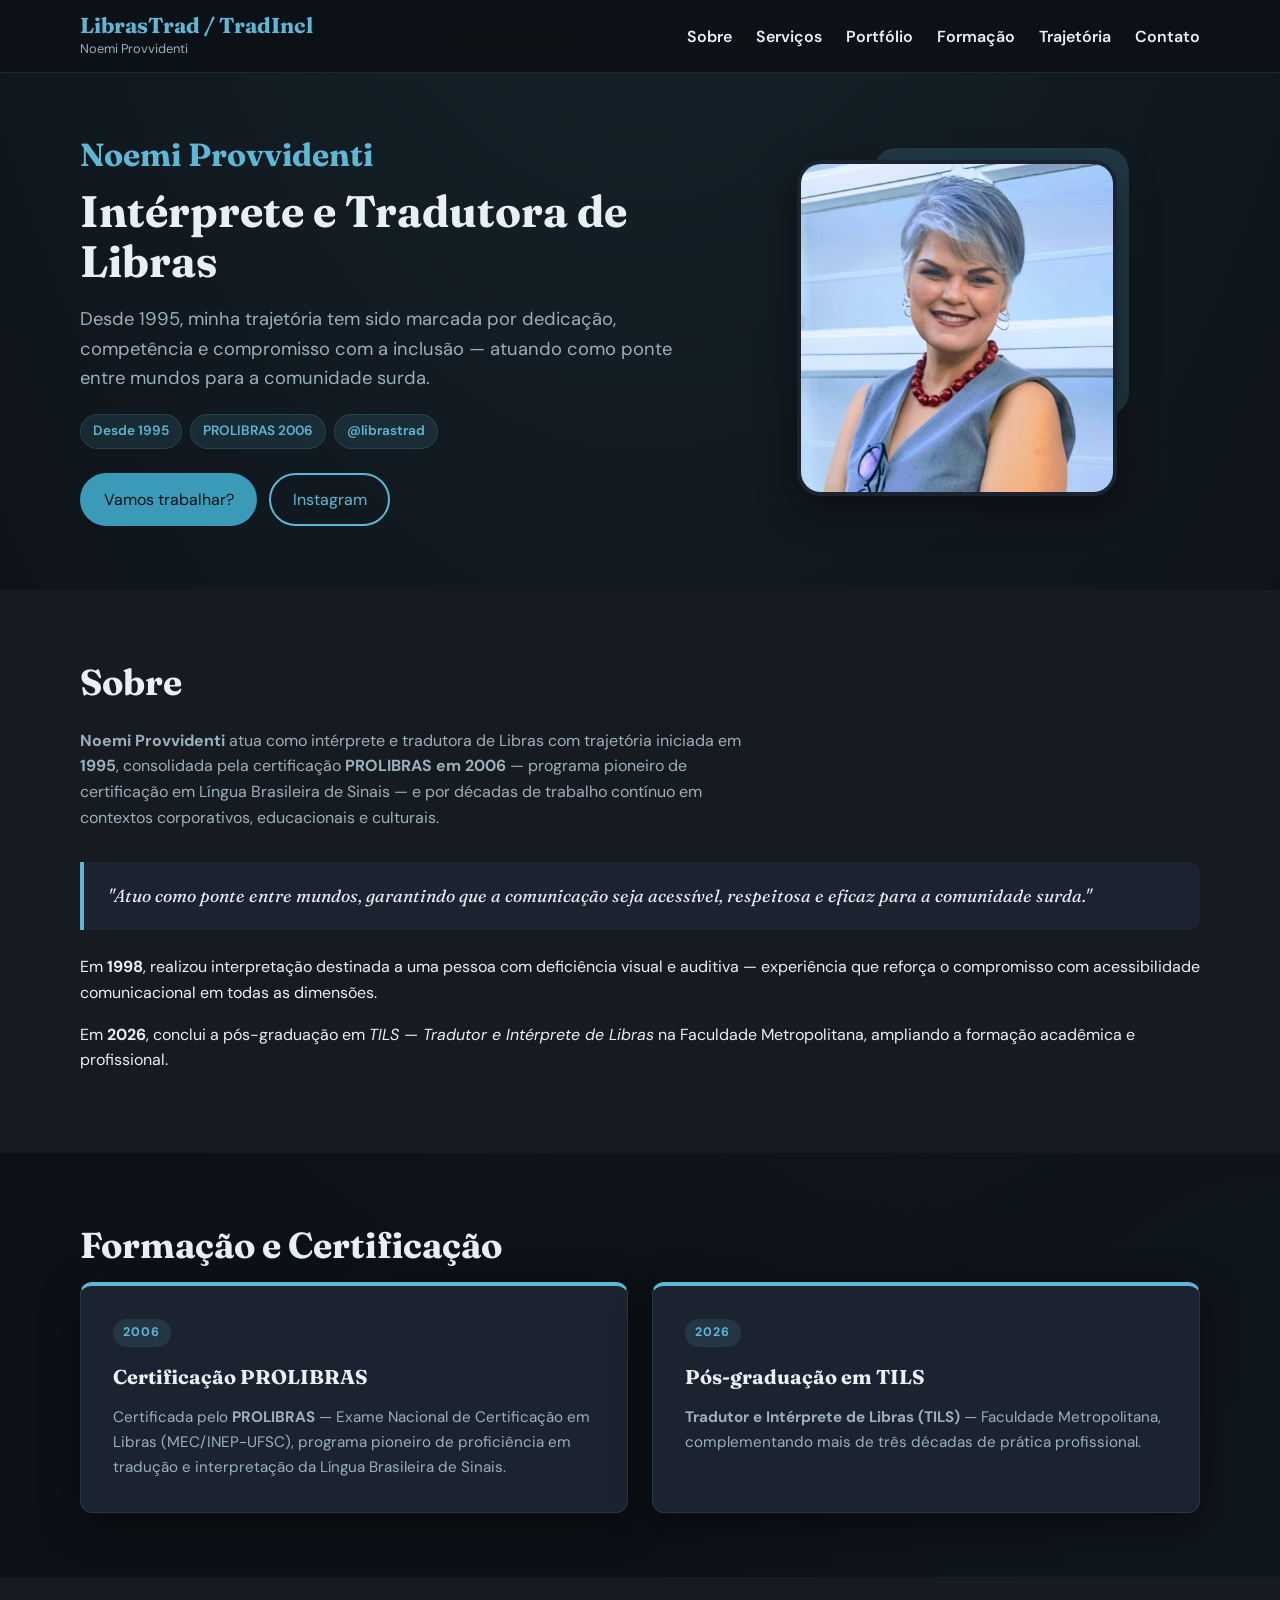
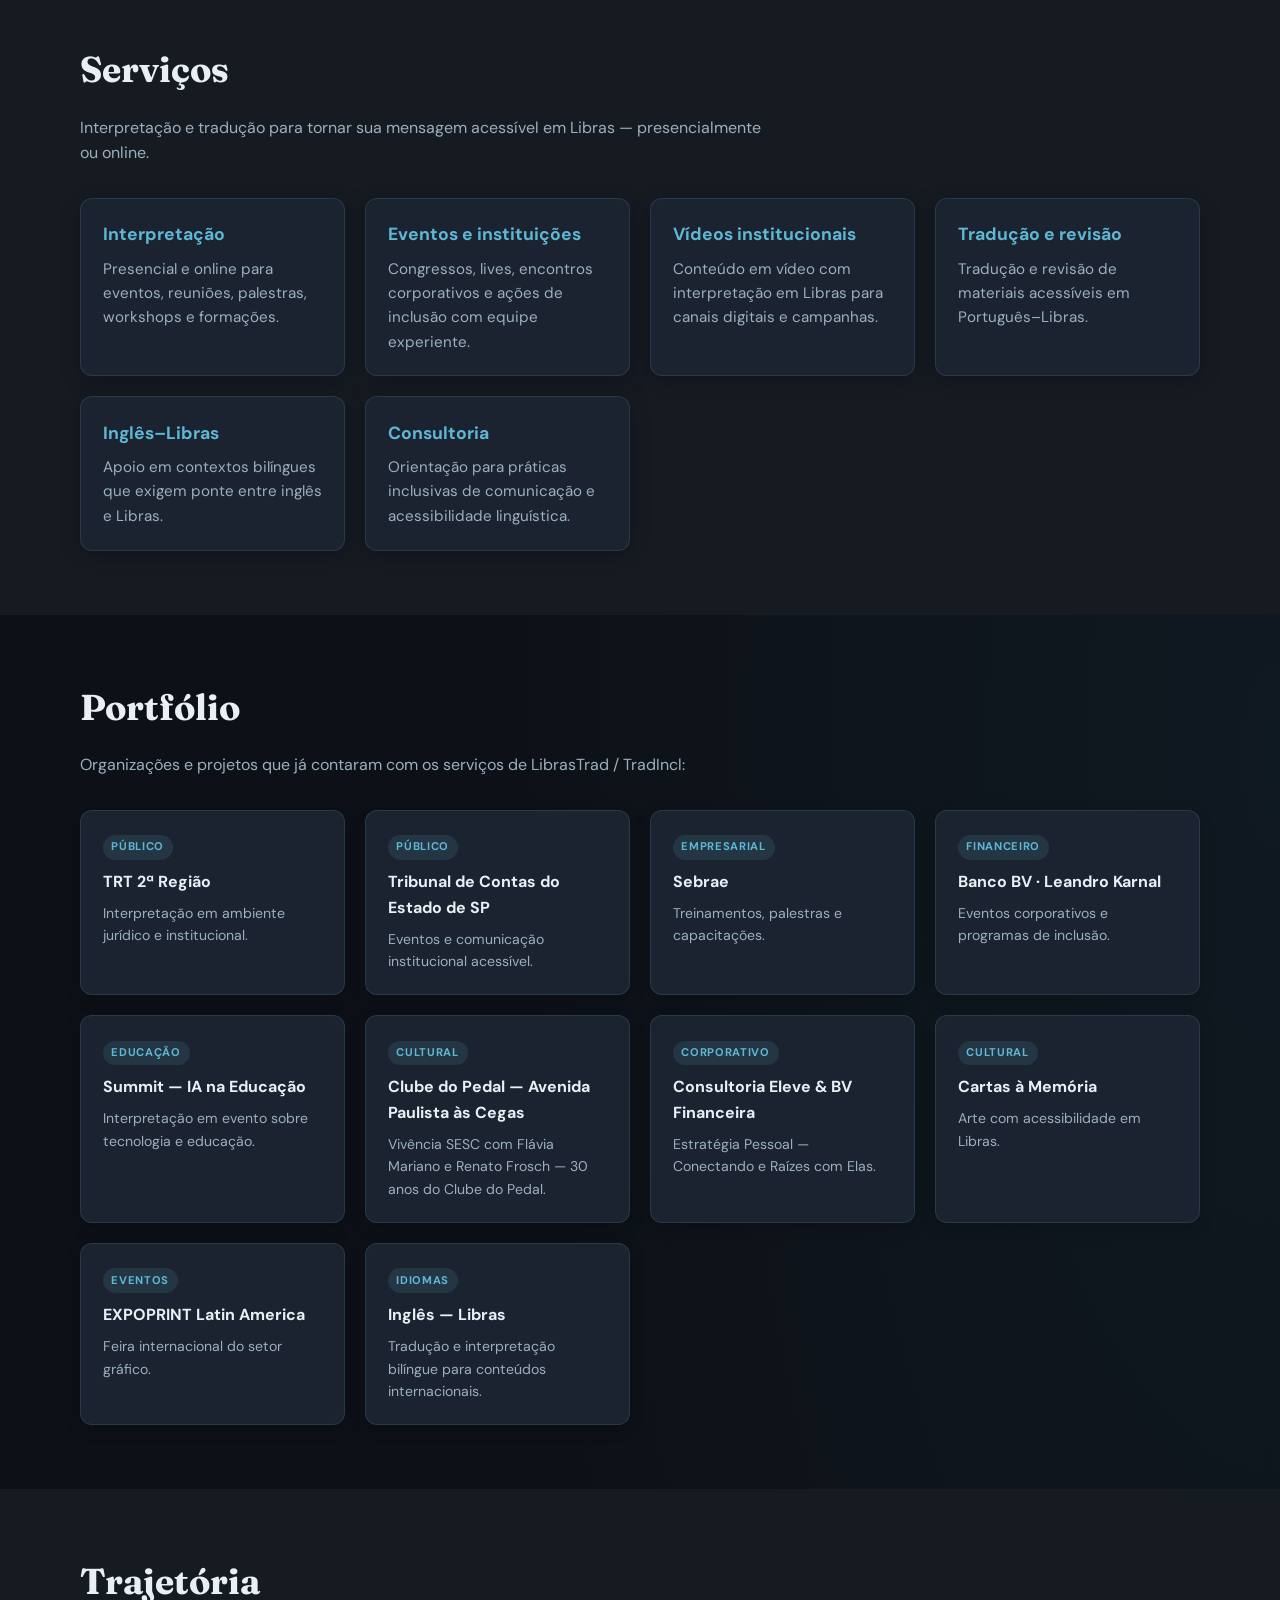
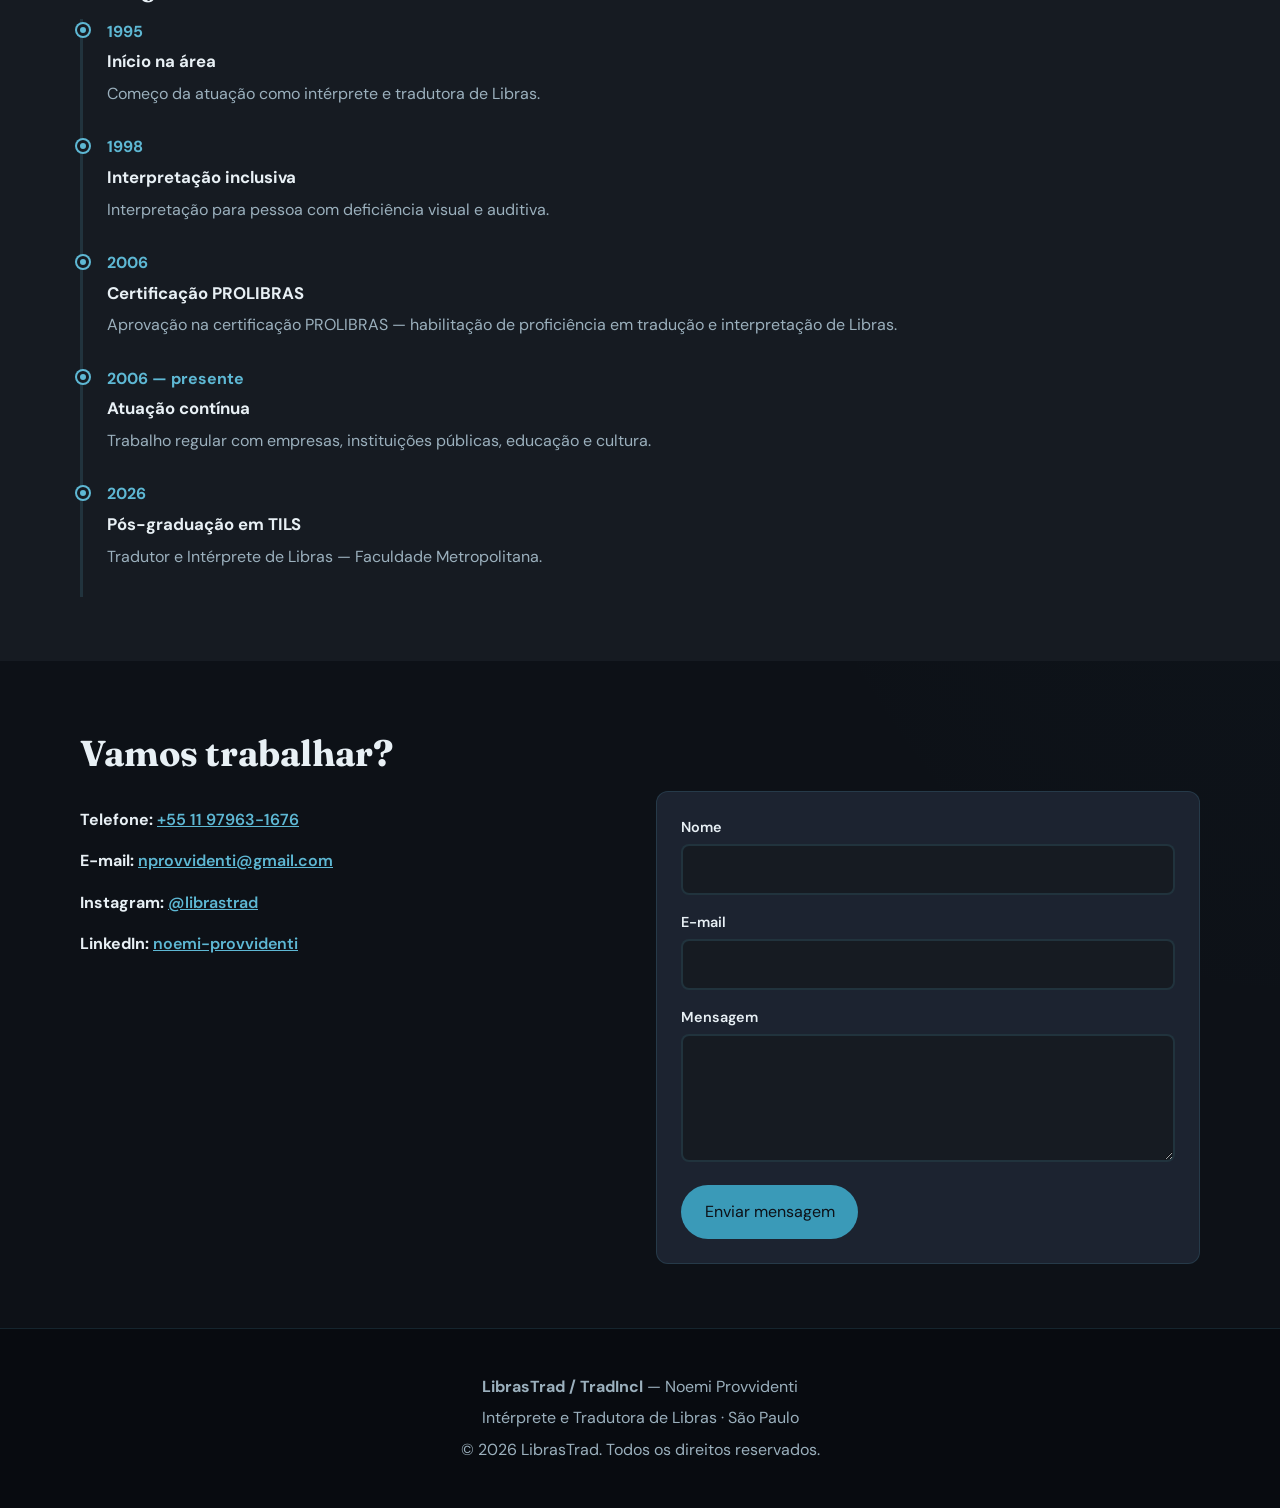
==== index.html @ 6e0b73e7 "Adiciona site LibrasTrad/TradIncl para publicação no Vercel. Site estático com informações de interp" ====
<!DOCTYPE html>
<html lang="pt-BR">
<head>
  <meta charset="UTF-8">
  <meta name="viewport" content="width=device-width, initial-scale=1.0">
  <meta name="description" content="LibrasTrad e TradIncl — Noemi Provvidenti, intérprete e tradutora de Libras desde 1995. Interpretação presencial e online, tradução e formação em São Paulo.">
  <title>LibrasTrad / TradIncl | Noemi Provvidenti</title>
  <link rel="preconnect" href="https://fonts.googleapis.com">
  <link rel="preconnect" href="https://fonts.gstatic.com" crossorigin>
  <link href="https://fonts.googleapis.com/css2?family=DM+Sans:ital,opsz,wght@0,9..40,400;0,9..40,600;0,9..40,700;1,9..40,400&family=Fraunces:opsz,wght@9..144,600;9..144,700&display=swap" rel="stylesheet">
  <link rel="stylesheet" href="style.css">
</head>
<body>
  <a class="skip-link" href="#conteudo">Ir para o conteúdo principal</a>

  <header class="site-header" role="banner">
    <div class="container header-inner">
      <a class="brand" href="#inicio" aria-label="LibrasTrad TradIncl início">
        <strong>LibrasTrad / TradIncl</strong>
        <span>Noemi Provvidenti</span>
      </a>
      <button type="button" class="nav-toggle" aria-expanded="false" aria-controls="menu-principal">Menu</button>
      <nav id="menu-principal" class="main-nav" aria-label="Principal">
        <ul>
          <li><a href="#sobre">Sobre</a></li>
          <li><a href="#servicos">Serviços</a></li>
          <li><a href="#clientes">Portfólio</a></li>
          <li><a href="#certificacao">Formação</a></li>
          <li><a href="#trajetoria">Trajetória</a></li>
          <li><a href="#contato">Contato</a></li>
        </ul>
      </nav>
    </div>
  </header>

  <main id="conteudo">
    <section id="inicio" class="hero">
      <div class="container hero-grid reveal">
        <div>
          <p class="hero-name">Noemi Provvidenti</p>
          <h1>Intérprete e Tradutora de Libras</h1>
          <p class="lead">Desde 1995, minha trajetória tem sido marcada por dedicação, competência e compromisso com a inclusão — atuando como ponte entre mundos para a comunidade surda.</p>
          <div class="hero-badges">
            <span class="badge">Desde 1995</span>
            <span class="badge">PROLIBRAS 2006</span>
            <span class="badge">@librastrad</span>
          </div>
          <div class="hero-cta">
            <a class="btn btn-primary" href="#contato">Vamos trabalhar?</a>
            <a class="btn btn-outline" href="https://www.instagram.com/librastrad/" target="_blank" rel="noopener noreferrer">Instagram</a>
          </div>
        </div>
        <figure class="hero-photo">
          <img src="foto-perfil.jpg" width="320" height="400" alt="Foto de Noemi Provvidenti, intérprete e tradutora de Libras">
        </figure>
      </div>
    </section>

    <section id="sobre" class="section-alt">
      <div class="container reveal">
        <h2 class="section-title">Sobre</h2>
        <p class="section-intro"><strong>Noemi Provvidenti</strong> atua como intérprete e tradutora de Libras com trajetória iniciada em <strong>1995</strong>, consolidada pela certificação <strong>PROLIBRAS em 2006</strong> — programa pioneiro de certificação em Língua Brasileira de Sinais — e por décadas de trabalho contínuo em contextos corporativos, educacionais e culturais.</p>
        <blockquote class="about-quote">"Atuo como ponte entre mundos, garantindo que a comunicação seja acessível, respeitosa e eficaz para a comunidade surda."</blockquote>
        <p>Em <strong>1998</strong>, realizou interpretação destinada a uma pessoa com deficiência visual e auditiva — experiência que reforça o compromisso com acessibilidade comunicacional em todas as dimensões.</p>
        <p>Em <strong>2026</strong>, conclui a pós-graduação em <em>TILS — Tradutor e Intérprete de Libras</em> na Faculdade Metropolitana, ampliando a formação acadêmica e profissional.</p>
      </div>
    </section>

    <section id="certificacao">
      <div class="container reveal">
        <h2 class="section-title">Formação e Certificação</h2>
        <div class="formation-grid">
          <article class="formation-card">
            <span class="formation-year">2006</span>
            <h3>Certificação PROLIBRAS</h3>
            <p>Certificada pelo <strong>PROLIBRAS</strong> — Exame Nacional de Certificação em Libras (MEC/INEP-UFSC), programa pioneiro de proficiência em tradução e interpretação da Língua Brasileira de Sinais.</p>
          </article>
          <article class="formation-card">
            <span class="formation-year">2026</span>
            <h3>Pós-graduação em TILS</h3>
            <p><strong>Tradutor e Intérprete de Libras (TILS)</strong> — Faculdade Metropolitana, complementando mais de três décadas de prática profissional.</p>
          </article>
        </div>
      </div>
    </section>

    <section id="servicos" class="section-alt">
      <div class="container reveal">
        <h2 class="section-title">Serviços</h2>
        <p class="section-intro">Interpretação e tradução para tornar sua mensagem acessível em Libras — presencialmente ou online.</p>
        <div class="cards">
          <article class="card"><h3>Interpretação</h3><p>Presencial e online para eventos, reuniões, palestras, workshops e formações.</p></article>
          <article class="card"><h3>Eventos e instituições</h3><p>Congressos, lives, encontros corporativos e ações de inclusão com equipe experiente.</p></article>
          <article class="card"><h3>Vídeos institucionais</h3><p>Conteúdo em vídeo com interpretação em Libras para canais digitais e campanhas.</p></article>
          <article class="card"><h3>Tradução e revisão</h3><p>Tradução e revisão de materiais acessíveis em Português–Libras.</p></article>
          <article class="card"><h3>Inglês–Libras</h3><p>Apoio em contextos bilíngues que exigem ponte entre inglês e Libras.</p></article>
          <article class="card"><h3>Consultoria</h3><p>Orientação para práticas inclusivas de comunicação e acessibilidade linguística.</p></article>
        </div>
      </div>
    </section>

    <section id="clientes">
      <div class="container reveal">
        <h2 class="section-title">Portfólio</h2>
        <p class="section-intro">Organizações e projetos que já contaram com os serviços de LibrasTrad / TradIncl:</p>
        <div class="portfolio-grid">
          <article class="portfolio-card">
            <span class="portfolio-tag">Público</span>
            <h3>TRT 2ª Região</h3>
            <p>Interpretação em ambiente jurídico e institucional.</p>
          </article>
          <article class="portfolio-card">
            <span class="portfolio-tag">Público</span>
            <h3>Tribunal de Contas do Estado de SP</h3>
            <p>Eventos e comunicação institucional acessível.</p>
          </article>
          <article class="portfolio-card">
            <span class="portfolio-tag">Empresarial</span>
            <h3>Sebrae</h3>
            <p>Treinamentos, palestras e capacitações.</p>
          </article>
          <article class="portfolio-card">
            <span class="portfolio-tag">Financeiro</span>
            <h3>Banco BV · Leandro Karnal</h3>
            <p>Eventos corporativos e programas de inclusão.</p>
          </article>
          <article class="portfolio-card">
            <span class="portfolio-tag">Educação</span>
            <h3>Summit — IA na Educação</h3>
            <p>Interpretação em evento sobre tecnologia e educação.</p>
          </article>
          <article class="portfolio-card">
            <span class="portfolio-tag">Cultural</span>
            <h3>Clube do Pedal — Avenida Paulista às Cegas</h3>
            <p>Vivência SESC com Flávia Mariano e Renato Frosch — 30 anos do Clube do Pedal.</p>
          </article>
          <article class="portfolio-card">
            <span class="portfolio-tag">Corporativo</span>
            <h3>Consultoria Eleve & BV Financeira</h3>
            <p>Estratégia Pessoal — Conectando e Raízes com Elas.</p>
          </article>
          <article class="portfolio-card">
            <span class="portfolio-tag">Cultural</span>
            <h3>Cartas à Memória</h3>
            <p>Arte com acessibilidade em Libras.</p>
          </article>
          <article class="portfolio-card">
            <span class="portfolio-tag">Eventos</span>
            <h3>EXPOPRINT Latin America</h3>
            <p>Feira internacional do setor gráfico.</p>
          </article>
          <article class="portfolio-card">
            <span class="portfolio-tag">Idiomas</span>
            <h3>Inglês — Libras</h3>
            <p>Tradução e interpretação bilíngue para conteúdos internacionais.</p>
          </article>
        </div>
      </div>
    </section>

    <section id="trajetoria" class="section-alt">
      <div class="container reveal">
        <h2 class="section-title">Trajetória</h2>
        <div class="timeline">
          <article class="timeline-item">
            <time datetime="1995">1995</time>
            <h3>Início na área</h3>
            <p>Começo da atuação como intérprete e tradutora de Libras.</p>
          </article>
          <article class="timeline-item">
            <time datetime="1998">1998</time>
            <h3>Interpretação inclusiva</h3>
            <p>Interpretação para pessoa com deficiência visual e auditiva.</p>
          </article>
          <article class="timeline-item">
            <time datetime="2006">2006</time>
            <h3>Certificação PROLIBRAS</h3>
            <p>Aprovação na certificação PROLIBRAS — habilitação de proficiência em tradução e interpretação de Libras.</p>
          </article>
          <article class="timeline-item">
            <time datetime="2006">2006 — presente</time>
            <h3>Atuação contínua</h3>
            <p>Trabalho regular com empresas, instituições públicas, educação e cultura.</p>
          </article>
          <article class="timeline-item">
            <time datetime="2026">2026</time>
            <h3>Pós-graduação em TILS</h3>
            <p>Tradutor e Intérprete de Libras — Faculdade Metropolitana.</p>
          </article>
        </div>
      </div>
    </section>

    <section id="contato">
      <div class="container reveal">
        <h2 class="section-title">Vamos trabalhar?</h2>
        <div class="contact-grid">
          <div class="contact-info">
            <p><strong>Telefone:</strong> <a href="tel:+5511979631676">+55 11 97963-1676</a></p>
            <p><strong>E-mail:</strong> <a href="mailto:nprovvidenti@gmail.com">nprovvidenti@gmail.com</a></p>
            <p><strong>Instagram:</strong> <a href="https://www.instagram.com/librastrad/" target="_blank" rel="noopener noreferrer">@librastrad</a></p>
            <p><strong>LinkedIn:</strong> <a href="https://www.linkedin.com/in/noemi-provvidenti/" target="_blank" rel="noopener noreferrer">noemi-provvidenti</a></p>
          </div>
          <form id="contact-form" class="contact-form" aria-label="Formulário de contato">
            <div>
              <label for="name">Nome</label>
              <input type="text" id="name" name="name" required autocomplete="name">
            </div>
            <div>
              <label for="email">E-mail</label>
              <input type="email" id="email" name="email" required autocomplete="email">
            </div>
            <div>
              <label for="message">Mensagem</label>
              <textarea id="message" name="message" rows="4" required></textarea>
            </div>
            <button type="submit" class="btn btn-primary">Enviar mensagem</button>
          </form>
        </div>
      </div>
    </section>
  </main>

  <footer class="site-footer" role="contentinfo">
    <div class="container">
      <p><strong>LibrasTrad / TradIncl</strong> — Noemi Provvidenti</p>
      <p>Intérprete e Tradutora de Libras · São Paulo</p>
      <p>&copy; <span id="year"></span> LibrasTrad. Todos os direitos reservados.</p>
    </div>
  </footer>

  <button type="button" class="back-to-top" aria-label="Voltar ao topo">↑</button>
  <script src="script.js"></script>
</body>
</html>
---- style.css ----
/* LibrasTrad / TradIncl — Noemi Provvidenti — Dark theme */
:root {
  --teal: #5eb8d4;
  --teal-dark: #3a9ab8;
  --sky: #7ec8e8;
  --sky-soft: rgba(94, 184, 212, 0.12);
  --bg: #0d1117;
  --bg-alt: #161b22;
  --surface: #1c2330;
  --surface-hover: #243040;
  --ink: #e8f0f5;
  --muted: #9bb0bd;
  --white: #ffffff;
  --border: rgba(94, 184, 212, 0.15);
  --radius: 12px;
  --shadow: 0 12px 40px rgba(0, 0, 0, 0.45);
  --header-h: 72px;
  --font-sans: "DM Sans", system-ui, sans-serif;
  --font-display: "Fraunces", Georgia, serif;
}

*, *::before, *::after { box-sizing: border-box; }
html {
  scroll-behavior: smooth;
  color-scheme: dark;
}
body {
  margin: 0;
  font-family: var(--font-sans);
  color: var(--ink);
  background: var(--bg);
  background-image:
    radial-gradient(ellipse 80% 50% at 50% -20%, rgba(94, 184, 212, 0.15), transparent),
    radial-gradient(ellipse 60% 40% at 100% 50%, rgba(45, 122, 154, 0.08), transparent);
  line-height: 1.6;
  min-height: 100vh;
}

.skip-link {
  position: absolute;
  left: -9999px;
  top: 0;
  z-index: 10000;
  padding: 0.75rem 1.25rem;
  background: var(--teal);
  color: var(--white);
  font-weight: 600;
  text-decoration: none;
  border-radius: 0 0 var(--radius) 0;
}
.skip-link:focus {
  left: 0;
  outline: 3px solid var(--sky);
  outline-offset: 2px;
}

:focus-visible {
  outline: 3px solid var(--teal);
  outline-offset: 3px;
}

img { max-width: 100%; height: auto; display: block; }
a { color: var(--teal); }
a:hover { color: var(--sky); }

.container {
  width: min(1120px, 92vw);
  margin-inline: auto;
}

/* Header */
.site-header {
  position: sticky;
  top: 0;
  z-index: 1000;
  background: rgba(13, 17, 23, 0.9);
  backdrop-filter: blur(12px);
  border-bottom: 1px solid var(--border);
  transition: box-shadow 0.25s ease;
}
.site-header.is-scrolled { box-shadow: var(--shadow); }

.header-inner {
  display: flex;
  align-items: center;
  justify-content: space-between;
  min-height: var(--header-h);
  gap: 1rem;
}

.brand {
  display: flex;
  flex-direction: column;
  text-decoration: none;
  color: var(--ink);
}
.brand strong {
  font-family: var(--font-display);
  font-size: 1.35rem;
  color: var(--teal);
  line-height: 1.2;
}
.brand span { font-size: 0.8rem; color: var(--muted); }

.nav-toggle {
  display: none;
  border: 2px solid var(--teal);
  background: var(--surface);
  color: var(--teal);
  border-radius: 8px;
  padding: 0.5rem 0.75rem;
  font: inherit;
  font-weight: 600;
  cursor: pointer;
}

.main-nav ul {
  list-style: none;
  margin: 0;
  padding: 0;
  display: flex;
  gap: 1.5rem;
  align-items: center;
}
.main-nav a {
  text-decoration: none;
  font-weight: 600;
  color: var(--ink);
  padding: 0.35rem 0;
  border-bottom: 2px solid transparent;
}
.main-nav a:hover,
.main-nav a:focus-visible {
  color: var(--teal);
  border-bottom-color: var(--sky);
}

@media (max-width: 768px) {
  .nav-toggle { display: inline-flex; }
  .main-nav {
    position: absolute;
    left: 0;
    right: 0;
    top: var(--header-h);
    background: var(--bg-alt);
    border-bottom: 1px solid var(--border);
    max-height: 0;
    overflow: hidden;
    transition: max-height 0.35s ease;
  }
  .main-nav.is-open { max-height: 320px; }
  .main-nav ul {
    flex-direction: column;
    padding: 1rem 4vw 1.5rem;
    align-items: flex-start;
    gap: 0.75rem;
  }
}

/* Hero */
.hero {
  padding: 3.5rem 0 4rem;
}
.hero-grid {
  display: grid;
  grid-template-columns: 1.1fr 0.9fr;
  gap: 2.5rem;
  align-items: center;
}
.hero-name {
  font-family: var(--font-display);
  font-size: clamp(1.5rem, 3vw, 2rem);
  font-weight: 700;
  color: var(--teal);
  margin: 0 0 0.35rem;
}
.hero h1 {
  font-family: var(--font-display);
  font-size: clamp(2rem, 4vw, 2.75rem);
  line-height: 1.15;
  margin: 0 0 0.75rem;
  color: var(--ink);
}
.about-quote {
  margin: 1.5rem 0;
  padding: 1.25rem 1.5rem;
  border-left: 4px solid var(--teal);
  background: var(--surface);
  border-radius: 0 var(--radius) var(--radius) 0;
  font-family: var(--font-display);
  font-style: italic;
  font-size: 1.1rem;
  color: var(--ink);
}
.hero .lead {
  font-size: 1.15rem;
  color: var(--muted);
  margin-bottom: 1.25rem;
}
.hero-badges {
  display: flex;
  flex-wrap: wrap;
  gap: 0.5rem;
  margin-bottom: 1.5rem;
}
.badge {
  background: var(--sky-soft);
  color: var(--teal);
  padding: 0.35rem 0.75rem;
  border-radius: 999px;
  font-size: 0.85rem;
  font-weight: 600;
  border: 1px solid var(--border);
}
.hero-cta {
  display: flex;
  flex-wrap: wrap;
  gap: 0.75rem;
}
.btn {
  display: inline-flex;
  align-items: center;
  justify-content: center;
  padding: 0.75rem 1.35rem;
  border-radius: 999px;
  font-weight: 700;
  text-decoration: none;
  border: 2px solid transparent;
  cursor: pointer;
  font: inherit;
  transition: transform 0.2s ease, background 0.2s ease;
}
.btn-primary {
  background: var(--teal-dark);
  color: var(--bg);
}
.btn-primary:hover { background: var(--teal); color: var(--bg); }
.btn-outline {
  background: transparent;
  border-color: var(--teal);
  color: var(--teal);
}
.btn-outline:hover { background: var(--sky-soft); color: var(--sky); }

.hero-photo {
  position: relative;
  justify-self: center;
}
.hero-photo img {
  width: min(320px, 80vw);
  border-radius: 24px;
  box-shadow: var(--shadow);
  border: 4px solid var(--surface);
}
.hero-photo::after {
  content: "";
  position: absolute;
  inset: -12px -12px auto auto;
  width: 80%;
  height: 80%;
  background: rgba(94, 184, 212, 0.2);
  border-radius: 24px;
  z-index: -1;
}

@media (max-width: 900px) {
  .hero-grid { grid-template-columns: 1fr; text-align: center; }
  .hero-badges, .hero-cta { justify-content: center; }
}

/* Sections */
section { padding: 4rem 0; }
.section-title {
  font-family: var(--font-display);
  font-size: clamp(1.75rem, 3vw, 2.25rem);
  color: var(--ink);
  margin: 0 0 0.5rem;
}
.section-intro {
  color: var(--muted);
  max-width: 62ch;
  margin-bottom: 2rem;
}
.section-alt { background: var(--bg-alt); }

.reveal {
  opacity: 0;
  transform: translateY(24px);
  transition: opacity 0.6s ease, transform 0.6s ease;
}
.reveal.is-visible {
  opacity: 1;
  transform: none;
}

@media (prefers-reduced-motion: reduce) {
  html { scroll-behavior: auto; }
  .reveal { opacity: 1; transform: none; transition: none; }
  .btn, .site-header { transition: none; }
}

/* Cards grid */
.cards {
  display: grid;
  grid-template-columns: repeat(auto-fit, minmax(240px, 1fr));
  gap: 1.25rem;
}
.card {
  background: var(--surface);
  border-radius: var(--radius);
  padding: 1.35rem;
  box-shadow: 0 4px 20px rgba(0, 0, 0, 0.25);
  border: 1px solid var(--border);
}
.card h3 {
  margin: 0 0 0.5rem;
  font-size: 1.1rem;
  color: var(--teal);
}
.card p { margin: 0; color: var(--muted); font-size: 0.95rem; }

/* Formation / certification */
.formation-grid {
  display: grid;
  grid-template-columns: repeat(2, 1fr);
  gap: 1.5rem;
}
.formation-card {
  background: var(--surface);
  border-radius: var(--radius);
  padding: 2rem;
  border: 1px solid var(--border);
  border-top: 4px solid var(--teal);
  box-shadow: var(--shadow);
}
.formation-year {
  display: inline-block;
  font-size: 0.78rem;
  font-weight: 700;
  letter-spacing: 0.08em;
  text-transform: uppercase;
  color: var(--teal);
  background: var(--sky-soft);
  padding: 0.25rem 0.65rem;
  border-radius: 999px;
  margin-bottom: 0.85rem;
}
.formation-card h3 {
  font-family: var(--font-display);
  font-size: 1.25rem;
  color: var(--ink);
  margin: 0 0 0.75rem;
}
.formation-card p {
  margin: 0;
  color: var(--muted);
  font-size: 0.95rem;
  line-height: 1.65;
}

@media (max-width: 700px) {
  .formation-grid { grid-template-columns: 1fr; }
}

/* Portfolio */
.portfolio-grid {
  display: grid;
  grid-template-columns: repeat(auto-fill, minmax(260px, 1fr));
  gap: 1.25rem;
}
.portfolio-card {
  background: var(--surface);
  border-radius: var(--radius);
  padding: 1.35rem;
  border: 1px solid var(--border);
  box-shadow: 0 4px 16px rgba(0, 0, 0, 0.2);
  transition: transform 0.2s ease, box-shadow 0.2s ease, border-color 0.2s ease;
}
.portfolio-card:hover {
  transform: translateY(-3px);
  box-shadow: var(--shadow);
  border-color: rgba(94, 184, 212, 0.35);
}
.portfolio-tag {
  display: inline-block;
  font-size: 0.7rem;
  font-weight: 700;
  letter-spacing: 0.06em;
  text-transform: uppercase;
  color: var(--teal);
  background: var(--sky-soft);
  padding: 0.2rem 0.55rem;
  border-radius: 999px;
  margin-bottom: 0.6rem;
}
.portfolio-card h3 {
  margin: 0 0 0.45rem;
  font-size: 1rem;
  color: var(--ink);
}
.portfolio-card p {
  margin: 0;
  font-size: 0.88rem;
  color: var(--muted);
}

/* Timeline */
.timeline {
  position: relative;
  padding-left: 1.5rem;
  border-left: 3px solid var(--border);
}
.timeline-item {
  position: relative;
  padding-bottom: 1.75rem;
}
.timeline-item::before {
  content: "";
  position: absolute;
  left: -1.85rem;
  top: 0.35rem;
  width: 12px;
  height: 12px;
  background: var(--teal);
  border-radius: 50%;
  border: 3px solid var(--bg-alt);
  box-shadow: 0 0 0 2px var(--teal);
}
.timeline-item time {
  font-weight: 700;
  color: var(--teal);
  display: block;
  margin-bottom: 0.25rem;
}
.timeline-item h3 { margin: 0 0 0.35rem; font-size: 1.05rem; }
.timeline-item p { margin: 0; color: var(--muted); }

/* Contact */
.contact-grid {
  display: grid;
  grid-template-columns: 1fr 1fr;
  gap: 2rem;
}
.contact-info a { font-weight: 600; word-break: break-word; }
.contact-form {
  background: var(--surface);
  border-radius: var(--radius);
  padding: 1.5rem;
  border: 1px solid var(--border);
}
.contact-form input,
.contact-form textarea {
  width: 100%;
  padding: 0.65rem 0.85rem;
  border: 2px solid var(--border);
  border-radius: 8px;
  font: inherit;
  margin-bottom: 1rem;
  background: var(--bg-alt);
  color: var(--ink);
}
.contact-form label {
  display: block;
  font-weight: 600;
  margin-bottom: 0.35rem;
  font-size: 0.9rem;
  color: var(--ink);
}
.contact-form input:focus-visible,
.contact-form textarea:focus-visible {
  border-color: var(--teal);
}

@media (max-width: 768px) {
  .contact-grid { grid-template-columns: 1fr; }
}

/* Footer */
.site-footer {
  background: #080b10;
  color: var(--muted);
  padding: 2.5rem 0;
  text-align: center;
  border-top: 1px solid var(--border);
}
.site-footer a { color: var(--sky); }
.site-footer p { margin: 0.35rem 0; }

/* Back to top */
.back-to-top {
  position: fixed;
  right: 1.25rem;
  bottom: 1.25rem;
  width: 48px;
  height: 48px;
  border-radius: 50%;
  border: none;
  background: var(--teal-dark);
  color: var(--bg);
  font-size: 1.25rem;
  cursor: pointer;
  box-shadow: var(--shadow);
  opacity: 0;
  visibility: hidden;
  transform: translateY(12px);
  transition: opacity 0.25s, transform 0.25s, visibility 0.25s;
  z-index: 900;
}
.back-to-top.is-visible {
  opacity: 1;
  visibility: visible;
  transform: none;
}
.back-to-top:hover { background: var(--teal); }
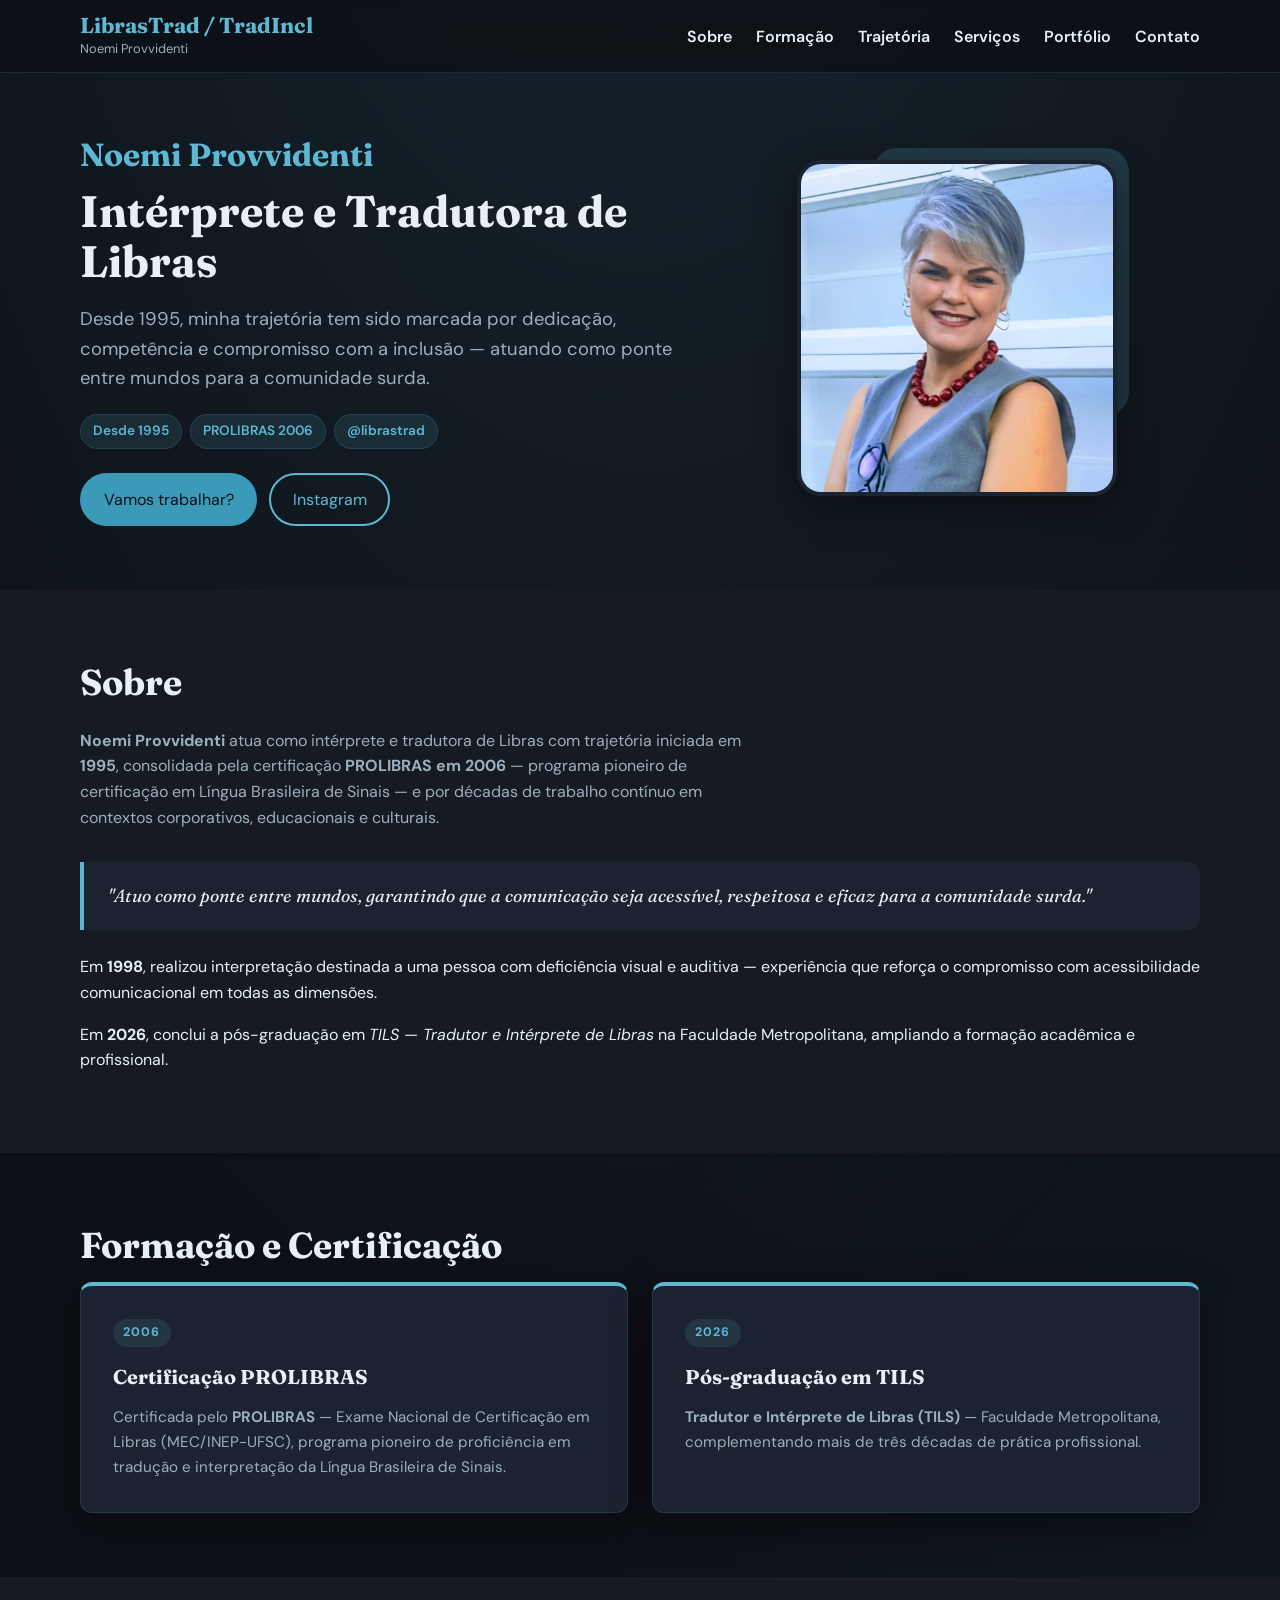
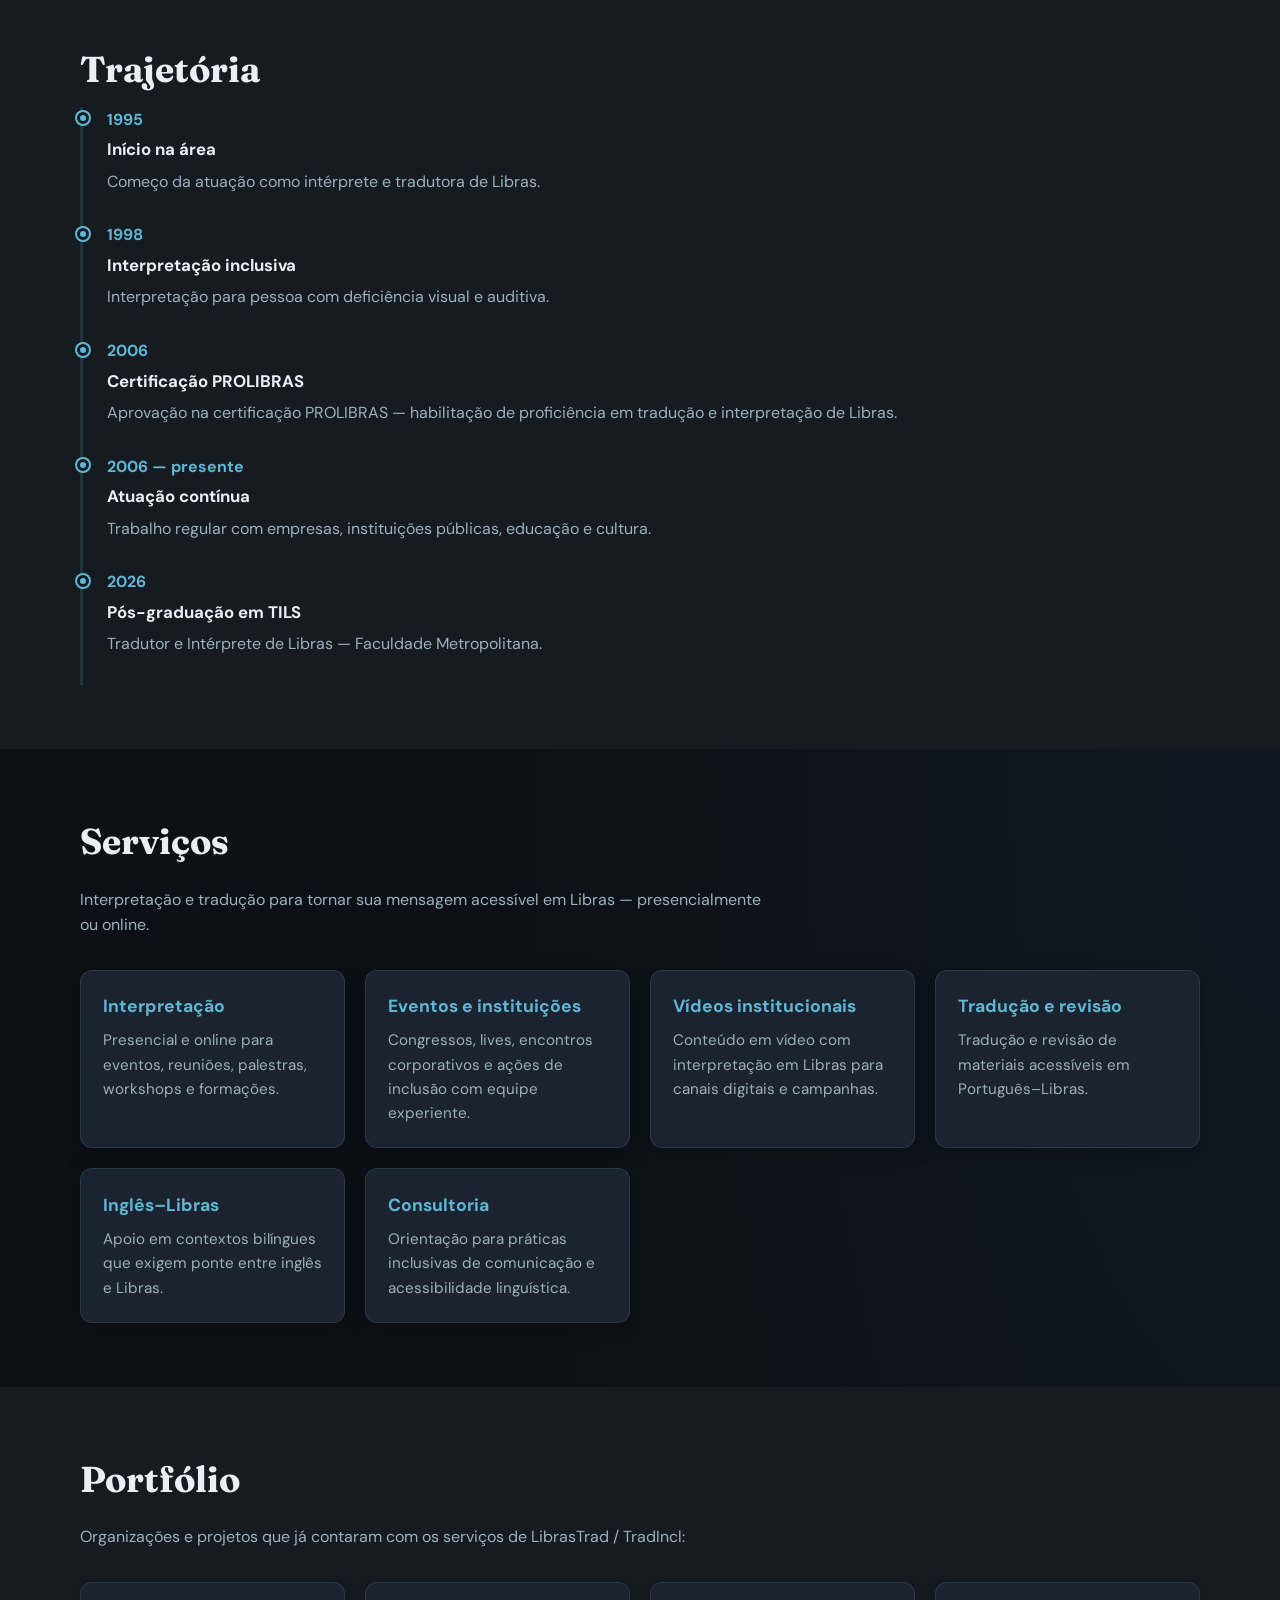
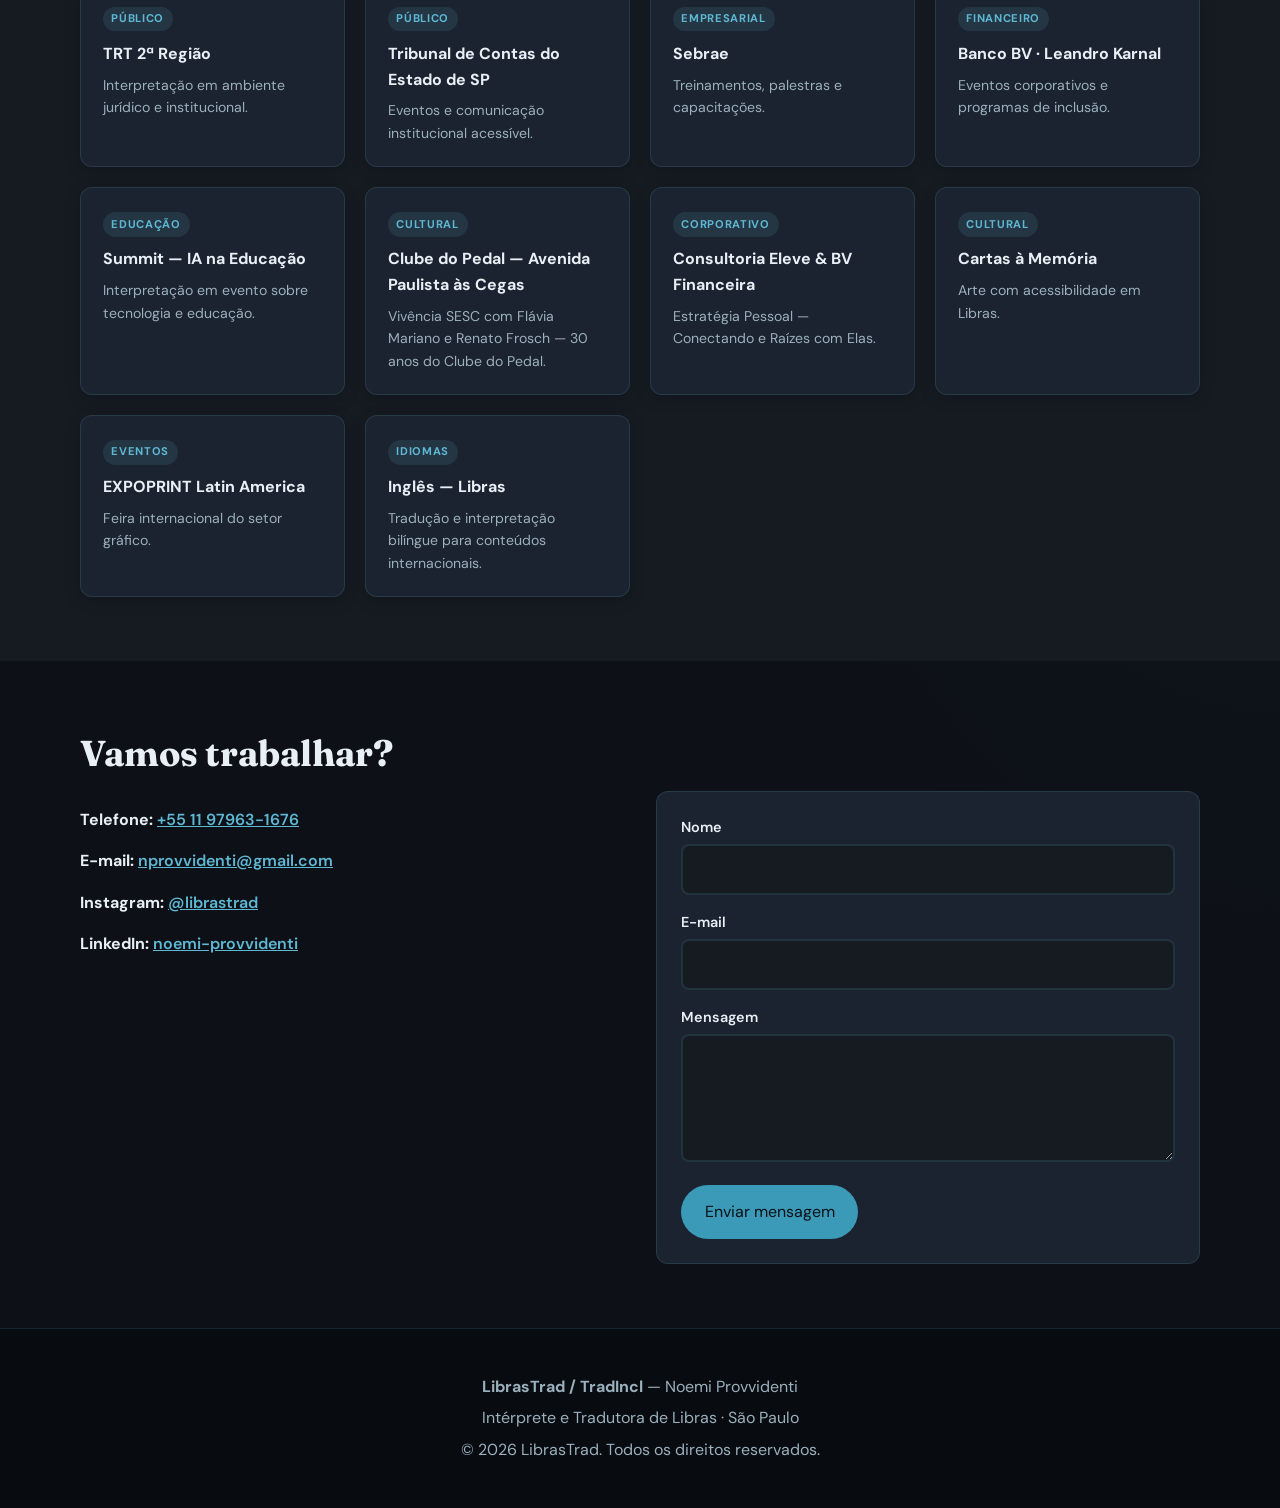
==== commit 21d13623: "Reordena seções: Trajetória após Formação e Certificação. Atualiza também a ordem do menu de navegaç" ====
--- a/index.html
+++ b/index.html
@@ -23,10 +23,10 @@
       <nav id="menu-principal" class="main-nav" aria-label="Principal">
         <ul>
           <li><a href="#sobre">Sobre</a></li>
+          <li><a href="#certificacao">Formação</a></li>
+          <li><a href="#trajetoria">Trajetória</a></li>
           <li><a href="#servicos">Serviços</a></li>
           <li><a href="#clientes">Portfólio</a></li>
-          <li><a href="#certificacao">Formação</a></li>
-          <li><a href="#trajetoria">Trajetória</a></li>
           <li><a href="#contato">Contato</a></li>
         </ul>
       </nav>
@@ -84,7 +84,40 @@
       </div>
     </section>
 
-    <section id="servicos" class="section-alt">
+    <section id="trajetoria" class="section-alt">
+      <div class="container reveal">
+        <h2 class="section-title">Trajetória</h2>
+        <div class="timeline">
+          <article class="timeline-item">
+            <time datetime="1995">1995</time>
+            <h3>Início na área</h3>
+            <p>Começo da atuação como intérprete e tradutora de Libras.</p>
+          </article>
+          <article class="timeline-item">
+            <time datetime="1998">1998</time>
+            <h3>Interpretação inclusiva</h3>
+            <p>Interpretação para pessoa com deficiência visual e auditiva.</p>
+          </article>
+          <article class="timeline-item">
+            <time datetime="2006">2006</time>
+            <h3>Certificação PROLIBRAS</h3>
+            <p>Aprovação na certificação PROLIBRAS — habilitação de proficiência em tradução e interpretação de Libras.</p>
+          </article>
+          <article class="timeline-item">
+            <time datetime="2006">2006 — presente</time>
+            <h3>Atuação contínua</h3>
+            <p>Trabalho regular com empresas, instituições públicas, educação e cultura.</p>
+          </article>
+          <article class="timeline-item">
+            <time datetime="2026">2026</time>
+            <h3>Pós-graduação em TILS</h3>
+            <p>Tradutor e Intérprete de Libras — Faculdade Metropolitana.</p>
+          </article>
+        </div>
+      </div>
+    </section>
+
+    <section id="servicos">
       <div class="container reveal">
         <h2 class="section-title">Serviços</h2>
         <p class="section-intro">Interpretação e tradução para tornar sua mensagem acessível em Libras — presencialmente ou online.</p>
@@ -99,7 +132,7 @@
       </div>
     </section>
 
-    <section id="clientes">
+    <section id="clientes" class="section-alt">
       <div class="container reveal">
         <h2 class="section-title">Portfólio</h2>
         <p class="section-intro">Organizações e projetos que já contaram com os serviços de LibrasTrad / TradIncl:</p>
@@ -153,39 +186,6 @@
             <span class="portfolio-tag">Idiomas</span>
             <h3>Inglês — Libras</h3>
             <p>Tradução e interpretação bilíngue para conteúdos internacionais.</p>
-          </article>
-        </div>
-      </div>
-    </section>
-
-    <section id="trajetoria" class="section-alt">
-      <div class="container reveal">
-        <h2 class="section-title">Trajetória</h2>
-        <div class="timeline">
-          <article class="timeline-item">
-            <time datetime="1995">1995</time>
-            <h3>Início na área</h3>
-            <p>Começo da atuação como intérprete e tradutora de Libras.</p>
-          </article>
-          <article class="timeline-item">
-            <time datetime="1998">1998</time>
-            <h3>Interpretação inclusiva</h3>
-            <p>Interpretação para pessoa com deficiência visual e auditiva.</p>
-          </article>
-          <article class="timeline-item">
-            <time datetime="2006">2006</time>
-            <h3>Certificação PROLIBRAS</h3>
-            <p>Aprovação na certificação PROLIBRAS — habilitação de proficiência em tradução e interpretação de Libras.</p>
-          </article>
-          <article class="timeline-item">
-            <time datetime="2006">2006 — presente</time>
-            <h3>Atuação contínua</h3>
-            <p>Trabalho regular com empresas, instituições públicas, educação e cultura.</p>
-          </article>
-          <article class="timeline-item">
-            <time datetime="2026">2026</time>
-            <h3>Pós-graduação em TILS</h3>
-            <p>Tradutor e Intérprete de Libras — Faculdade Metropolitana.</p>
           </article>
         </div>
       </div>
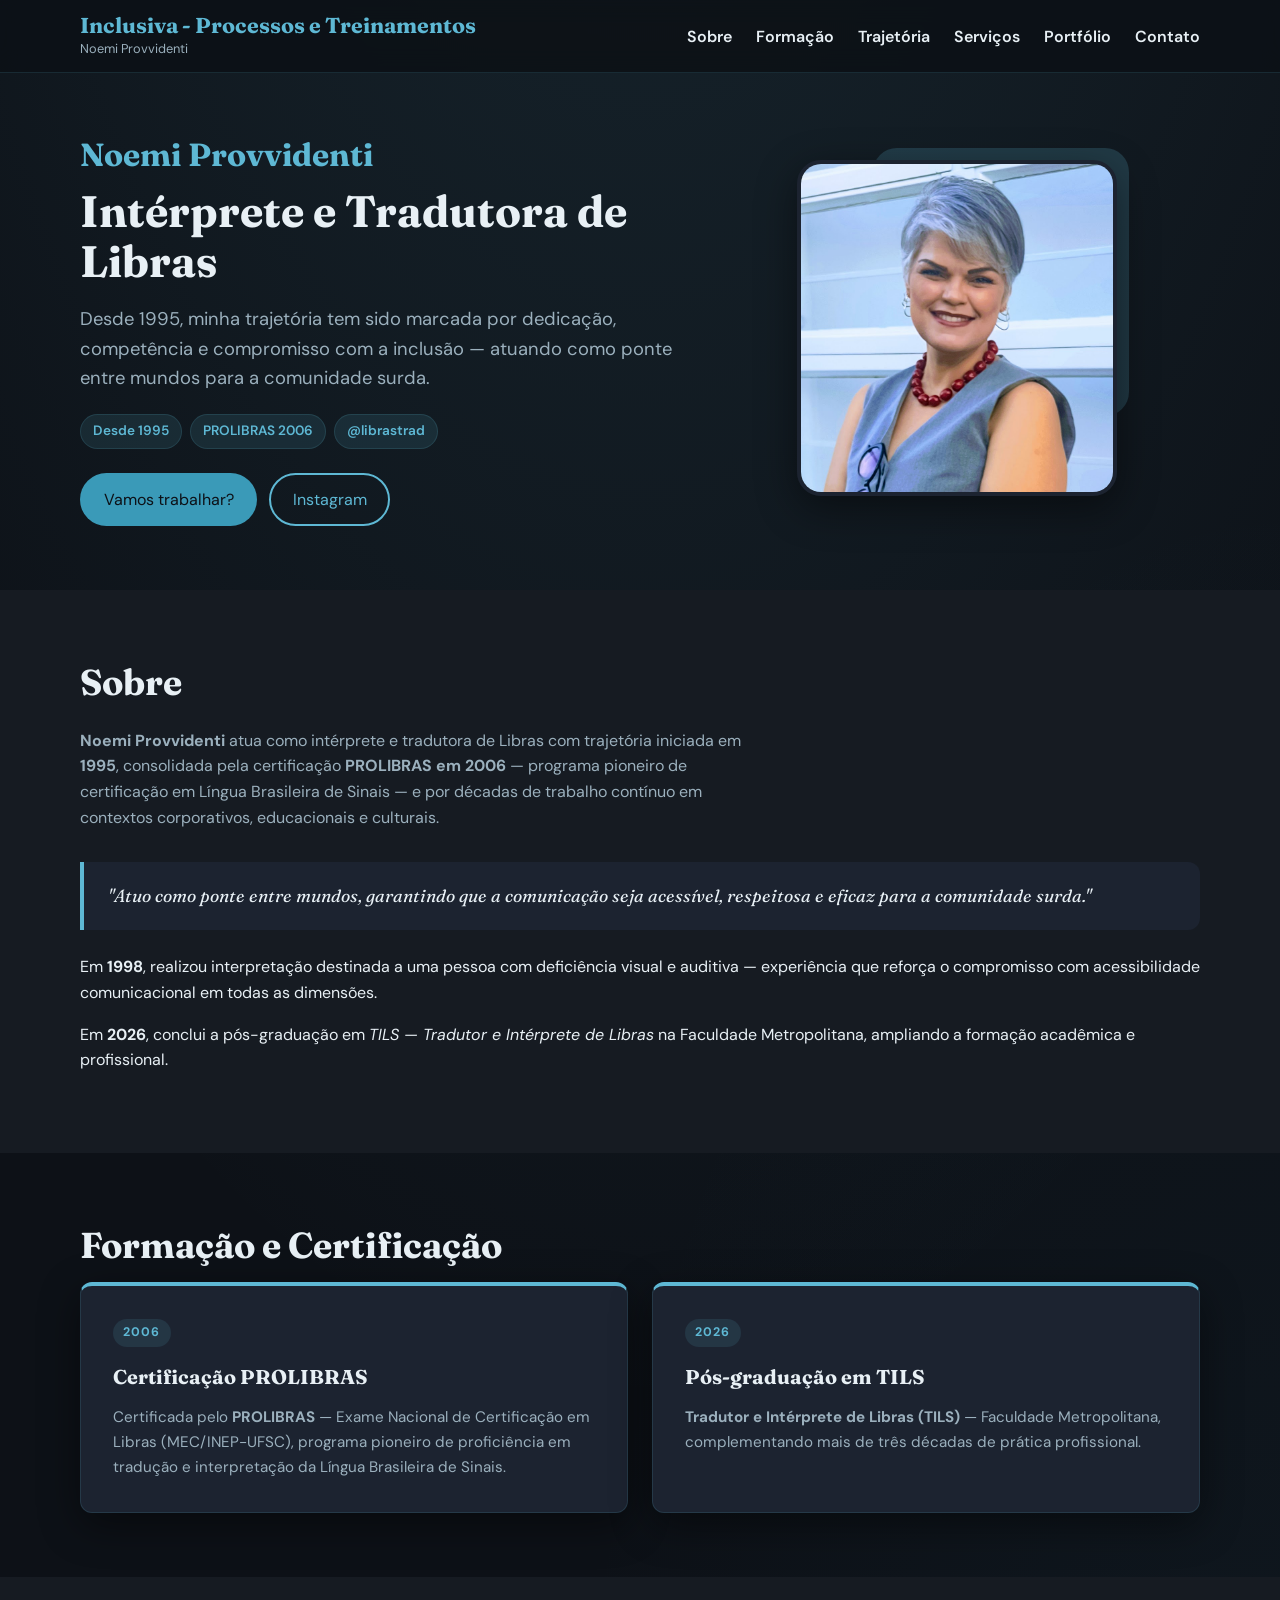
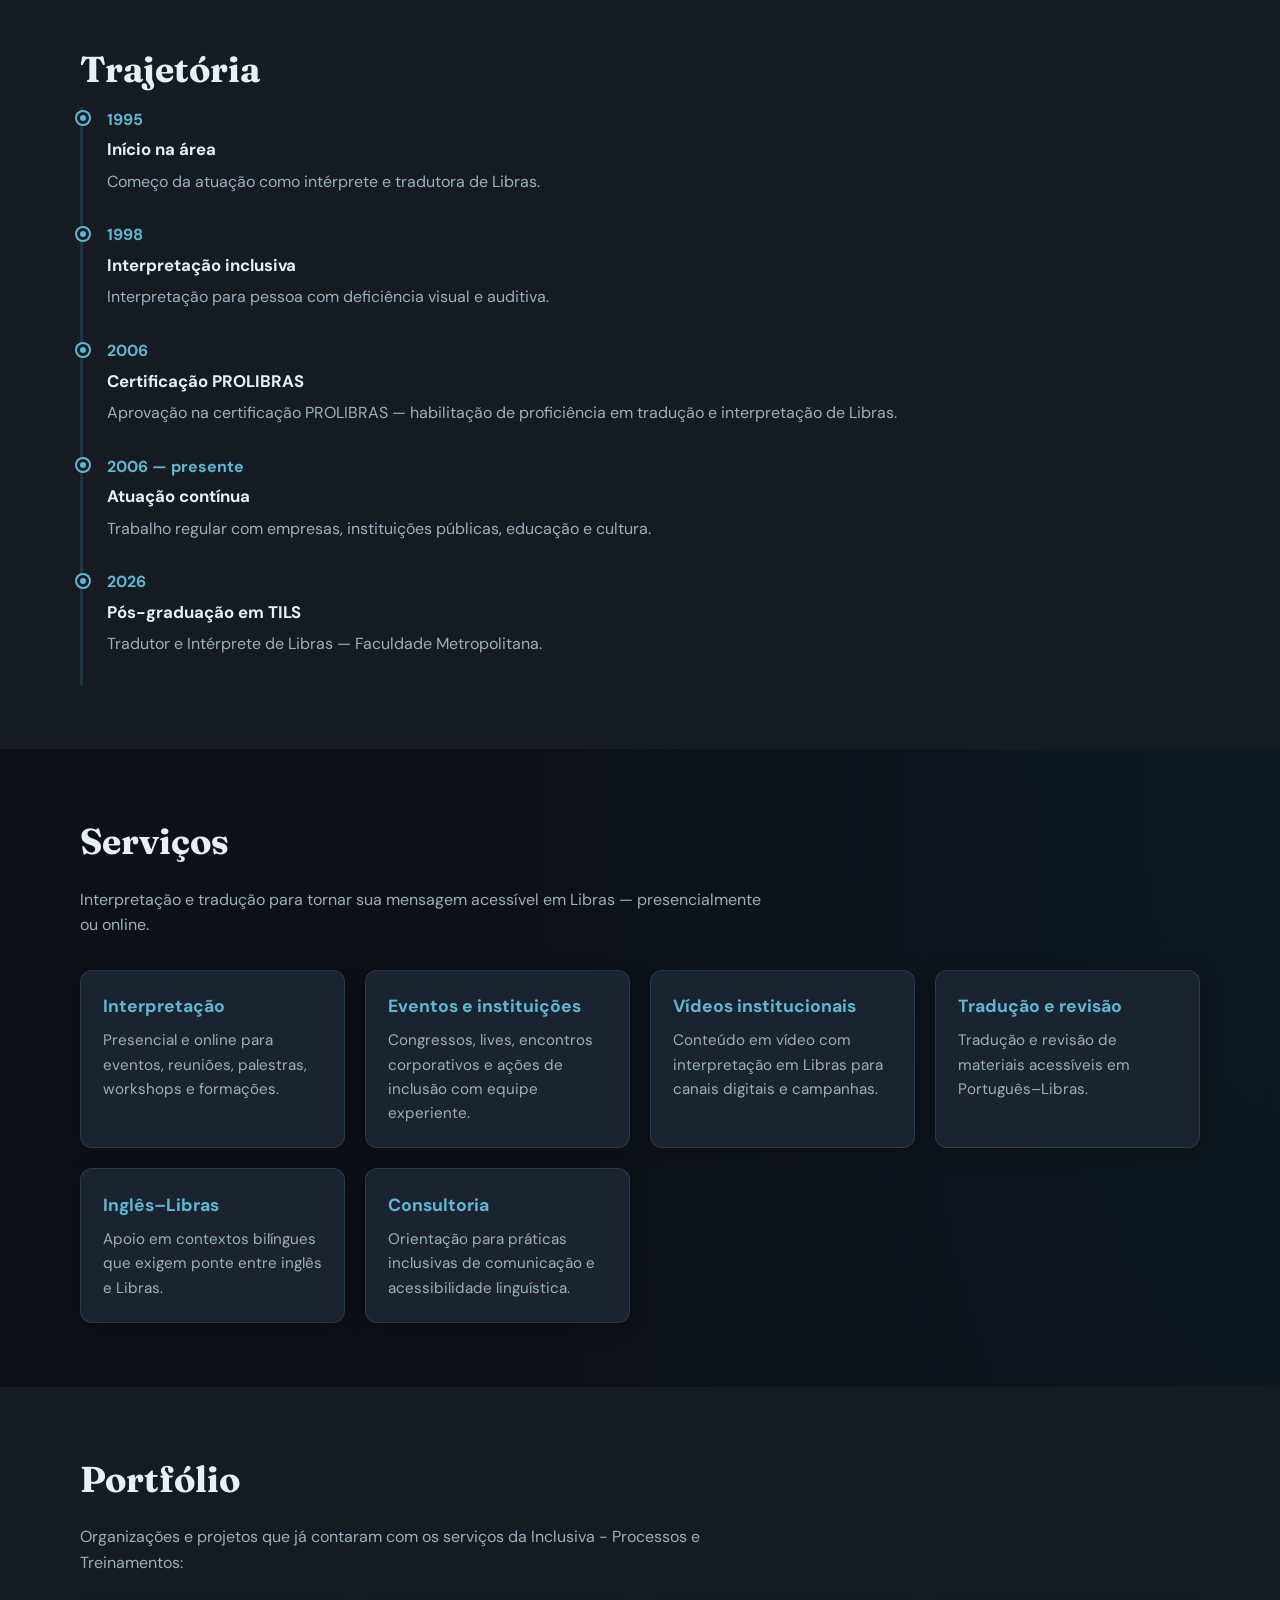
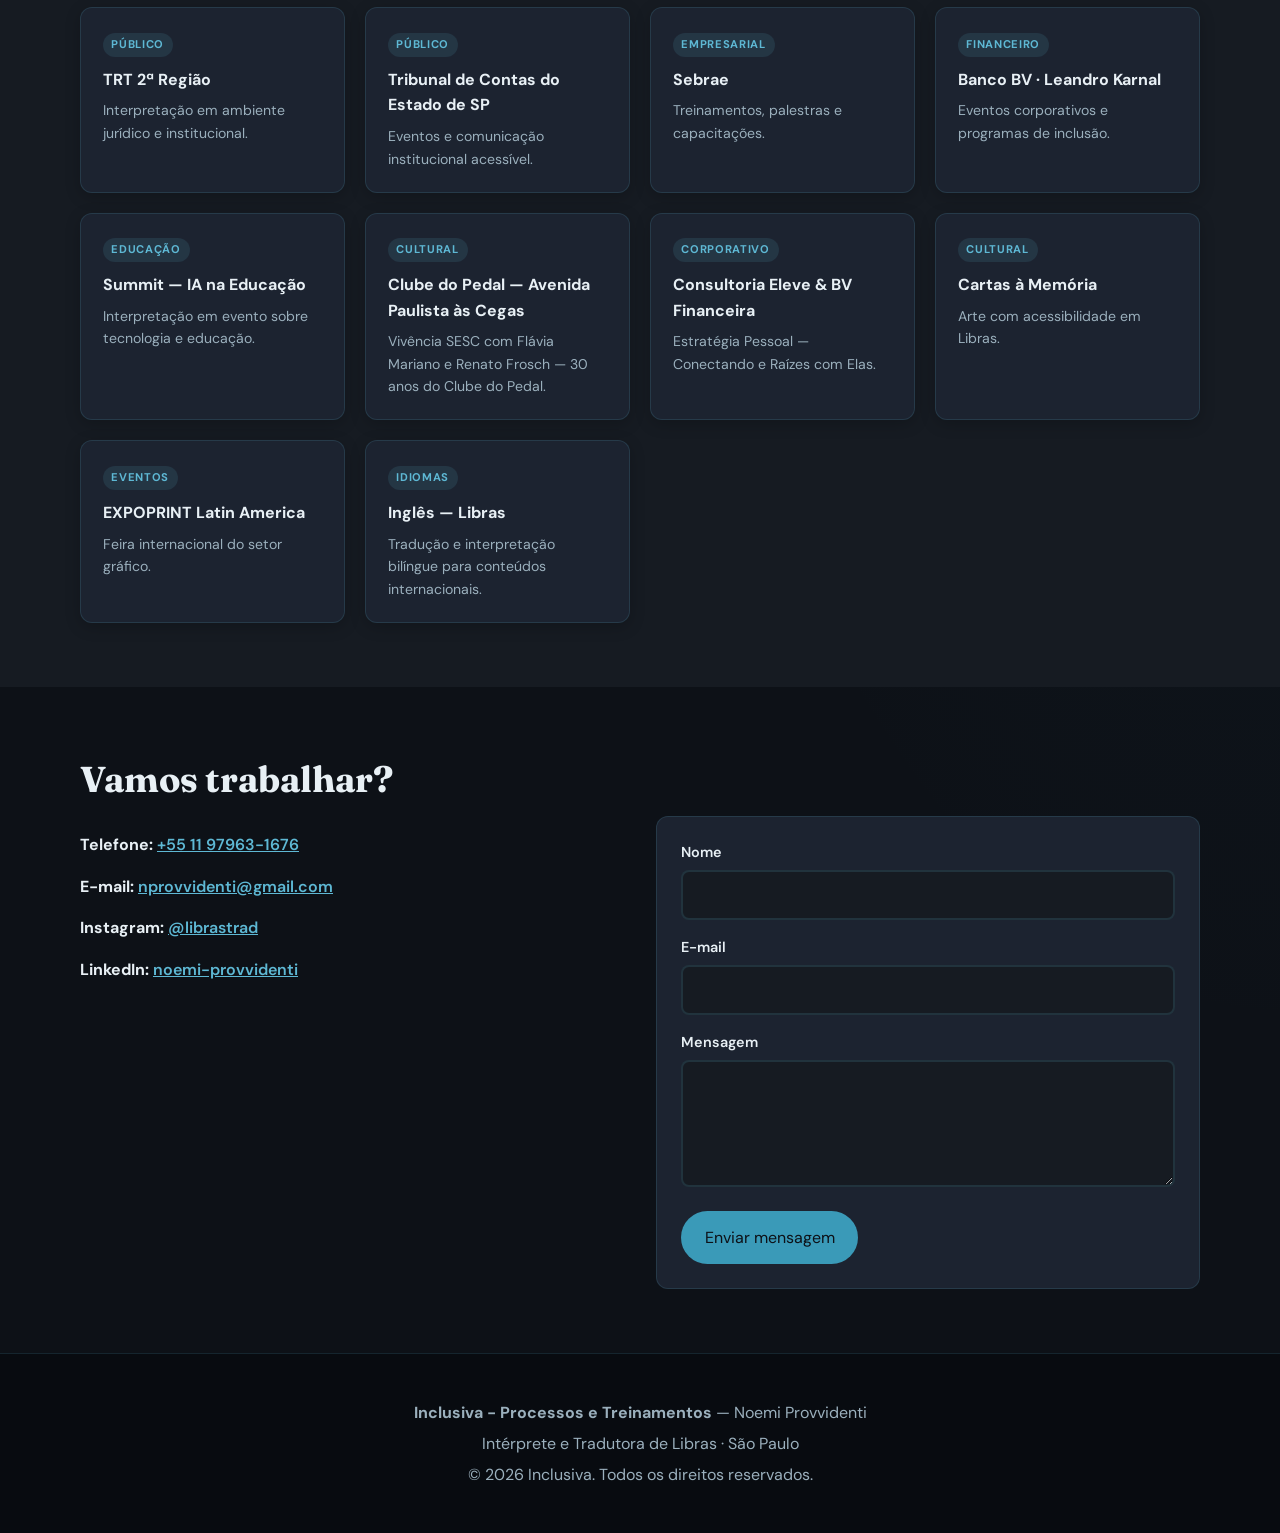
==== commit 4ac20e66: "Renomeia marca para Inclusiva - Processos e Treinamentos. Atualiza título, cabeçalho, rodapé, meta d" ====
--- a/index.html
+++ b/index.html
@@ -3,8 +3,8 @@
 <head>
   <meta charset="UTF-8">
   <meta name="viewport" content="width=device-width, initial-scale=1.0">
-  <meta name="description" content="LibrasTrad e TradIncl — Noemi Provvidenti, intérprete e tradutora de Libras desde 1995. Interpretação presencial e online, tradução e formação em São Paulo.">
-  <title>LibrasTrad / TradIncl | Noemi Provvidenti</title>
+  <meta name="description" content="Inclusiva - Processos e Treinamentos — Noemi Provvidenti, intérprete e tradutora de Libras desde 1995. Interpretação presencial e online, tradução e formação em São Paulo.">
+  <title>Inclusiva - Processos e Treinamentos | Noemi Provvidenti</title>
   <link rel="preconnect" href="https://fonts.googleapis.com">
   <link rel="preconnect" href="https://fonts.gstatic.com" crossorigin>
   <link href="https://fonts.googleapis.com/css2?family=DM+Sans:ital,opsz,wght@0,9..40,400;0,9..40,600;0,9..40,700;1,9..40,400&family=Fraunces:opsz,wght@9..144,600;9..144,700&display=swap" rel="stylesheet">
@@ -15,8 +15,8 @@
 
   <header class="site-header" role="banner">
     <div class="container header-inner">
-      <a class="brand" href="#inicio" aria-label="LibrasTrad TradIncl início">
-        <strong>LibrasTrad / TradIncl</strong>
+      <a class="brand" href="#inicio" aria-label="Inclusiva - Processos e Treinamentos início">
+        <strong>Inclusiva - Processos e Treinamentos</strong>
         <span>Noemi Provvidenti</span>
       </a>
       <button type="button" class="nav-toggle" aria-expanded="false" aria-controls="menu-principal">Menu</button>
@@ -135,7 +135,7 @@
     <section id="clientes" class="section-alt">
       <div class="container reveal">
         <h2 class="section-title">Portfólio</h2>
-        <p class="section-intro">Organizações e projetos que já contaram com os serviços de LibrasTrad / TradIncl:</p>
+        <p class="section-intro">Organizações e projetos que já contaram com os serviços da Inclusiva - Processos e Treinamentos:</p>
         <div class="portfolio-grid">
           <article class="portfolio-card">
             <span class="portfolio-tag">Público</span>
@@ -223,9 +223,9 @@
 
   <footer class="site-footer" role="contentinfo">
     <div class="container">
-      <p><strong>LibrasTrad / TradIncl</strong> — Noemi Provvidenti</p>
+      <p><strong>Inclusiva - Processos e Treinamentos</strong> — Noemi Provvidenti</p>
       <p>Intérprete e Tradutora de Libras · São Paulo</p>
-      <p>&copy; <span id="year"></span> LibrasTrad. Todos os direitos reservados.</p>
+      <p>&copy; <span id="year"></span> Inclusiva. Todos os direitos reservados.</p>
     </div>
   </footer>
 
--- a/style.css
+++ b/style.css
@@ -1,4 +1,4 @@
-/* LibrasTrad / TradIncl — Noemi Provvidenti — Dark theme */
+/* Inclusiva - Processos e Treinamentos — Noemi Provvidenti — Dark theme */
 :root {
   --teal: #5eb8d4;
   --teal-dark: #3a9ab8;
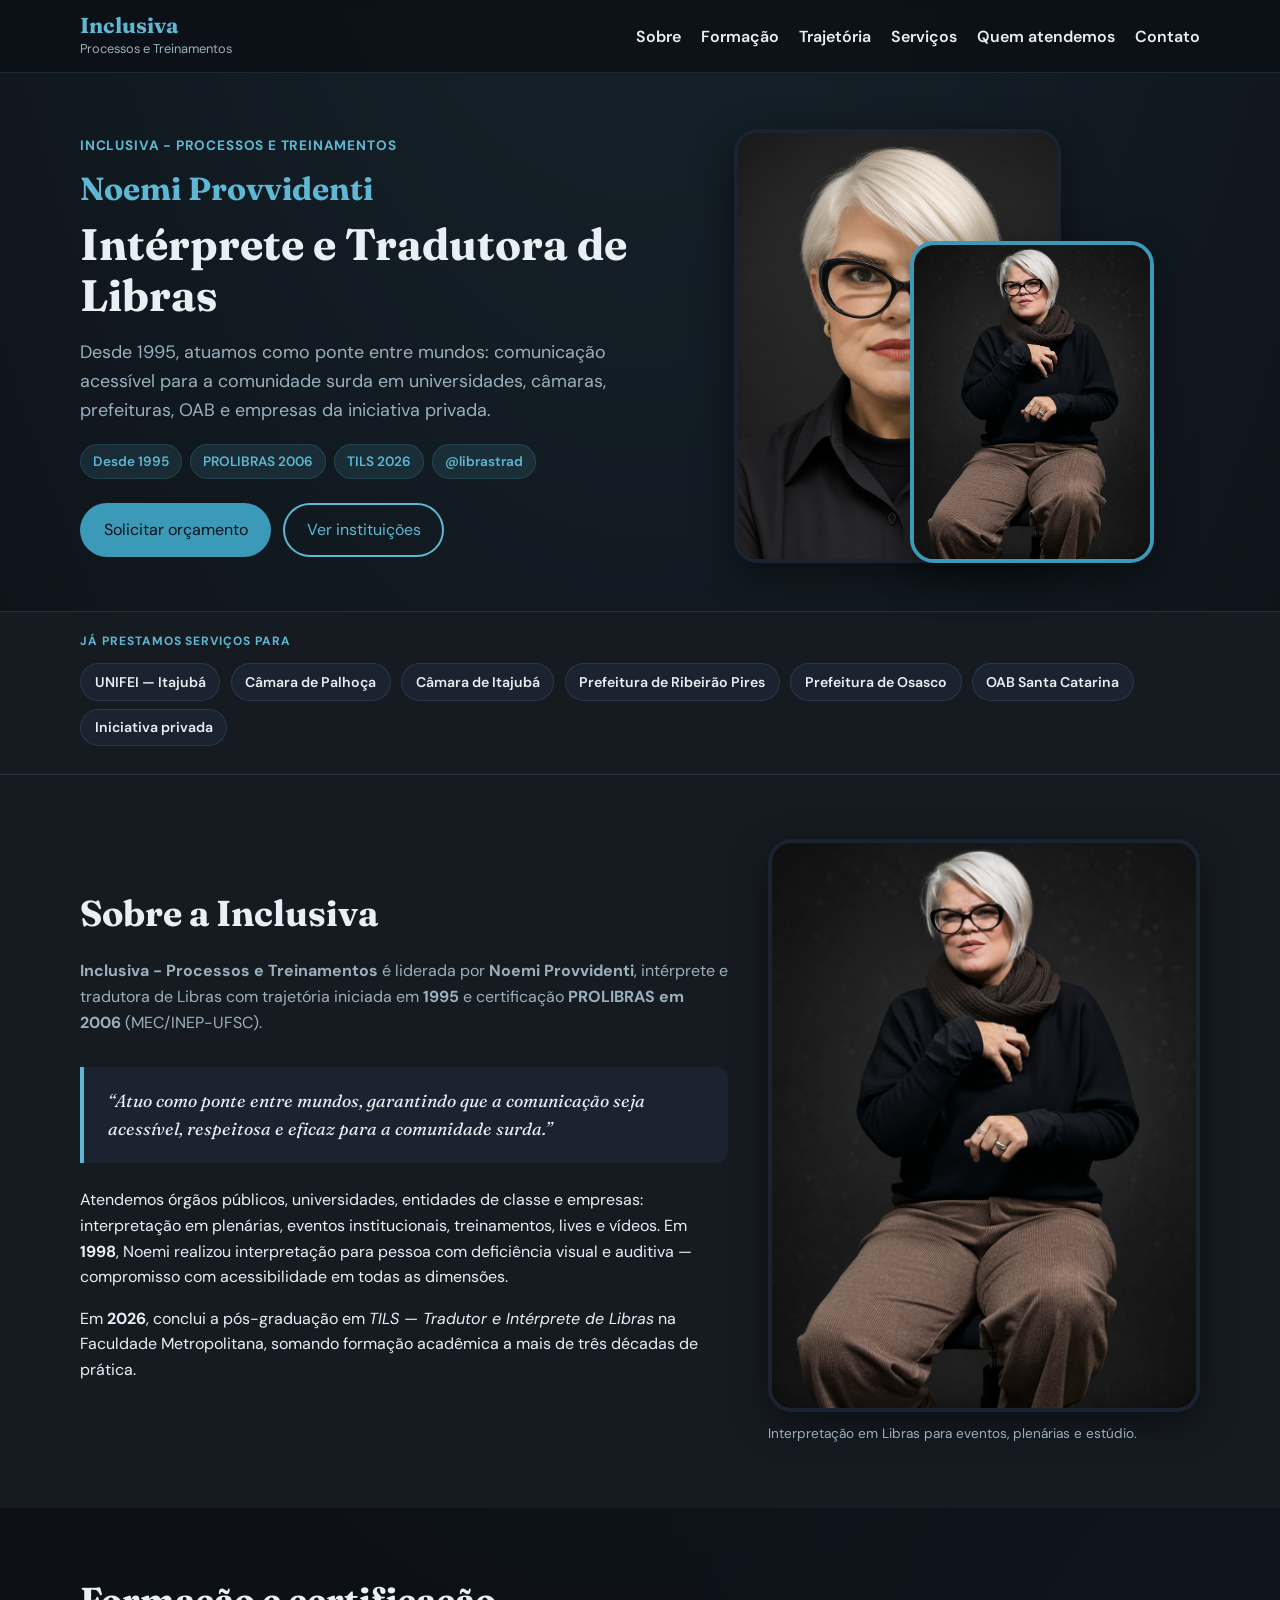
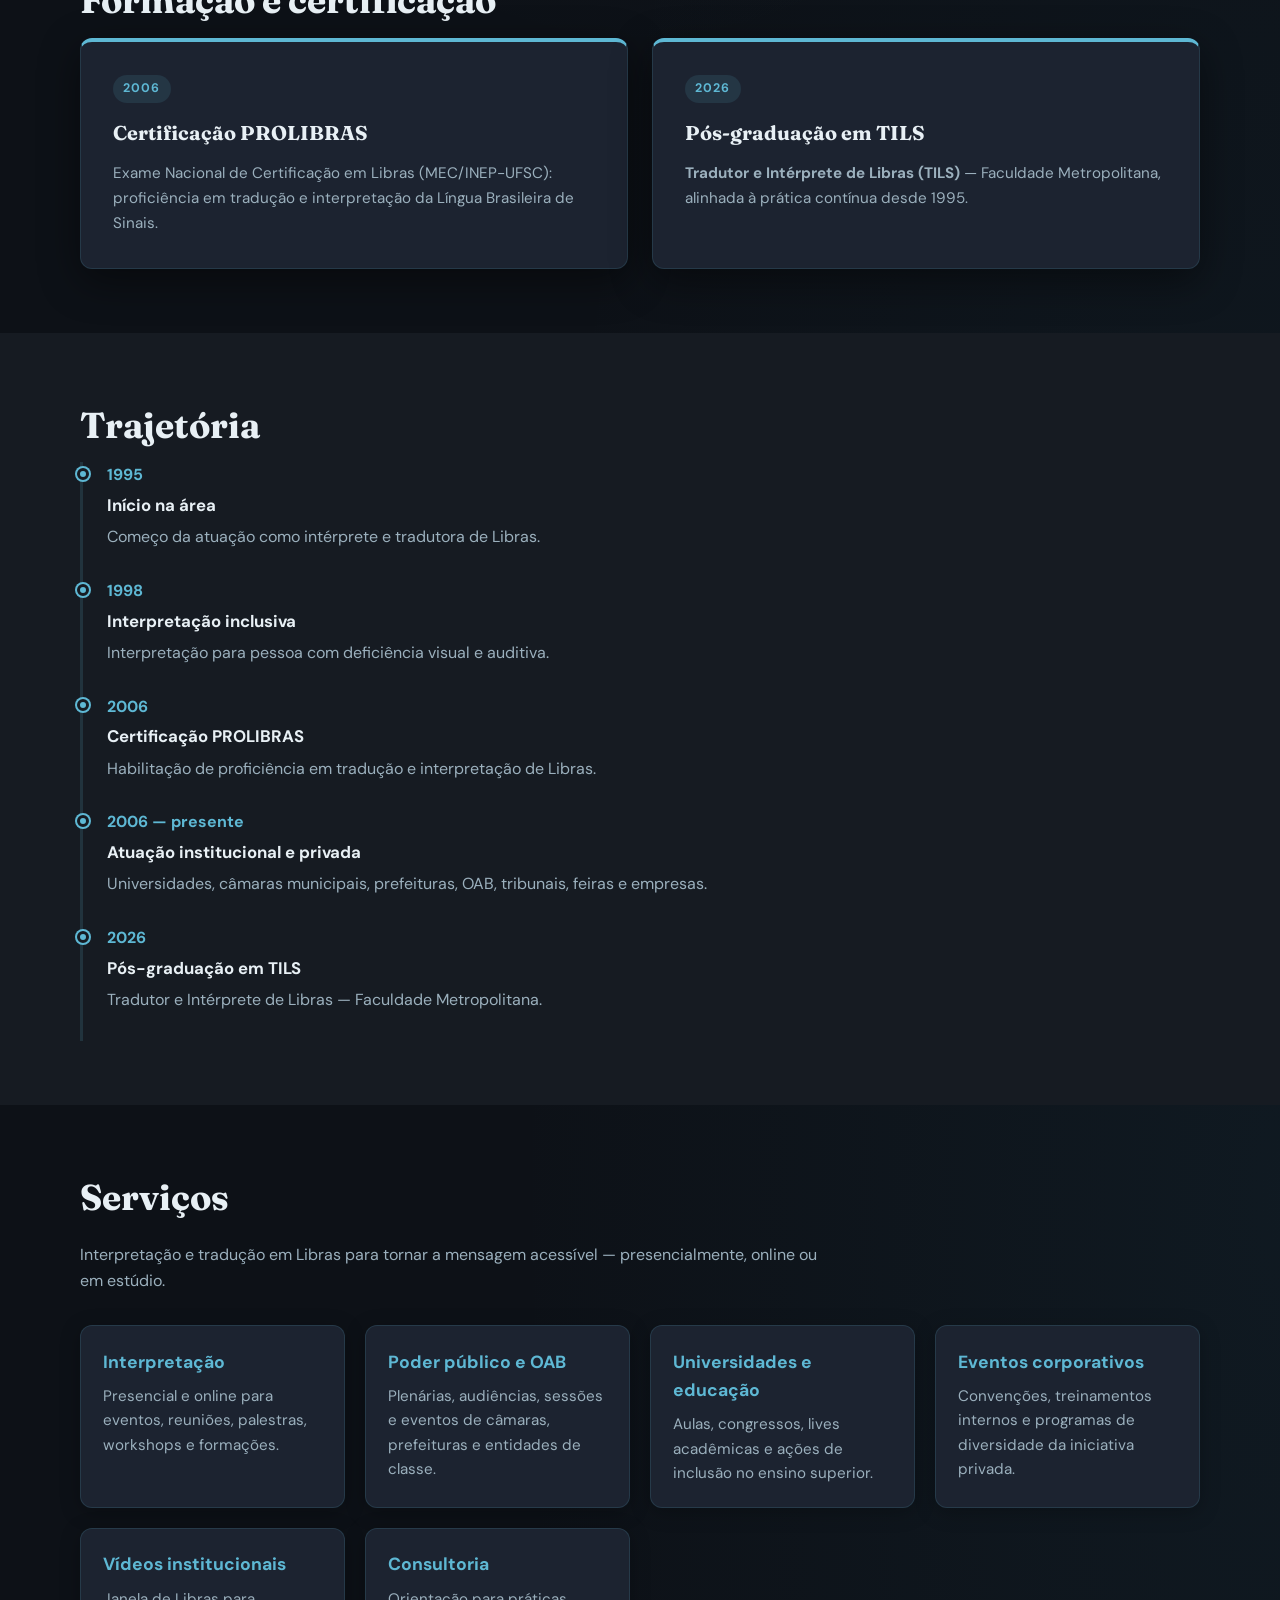
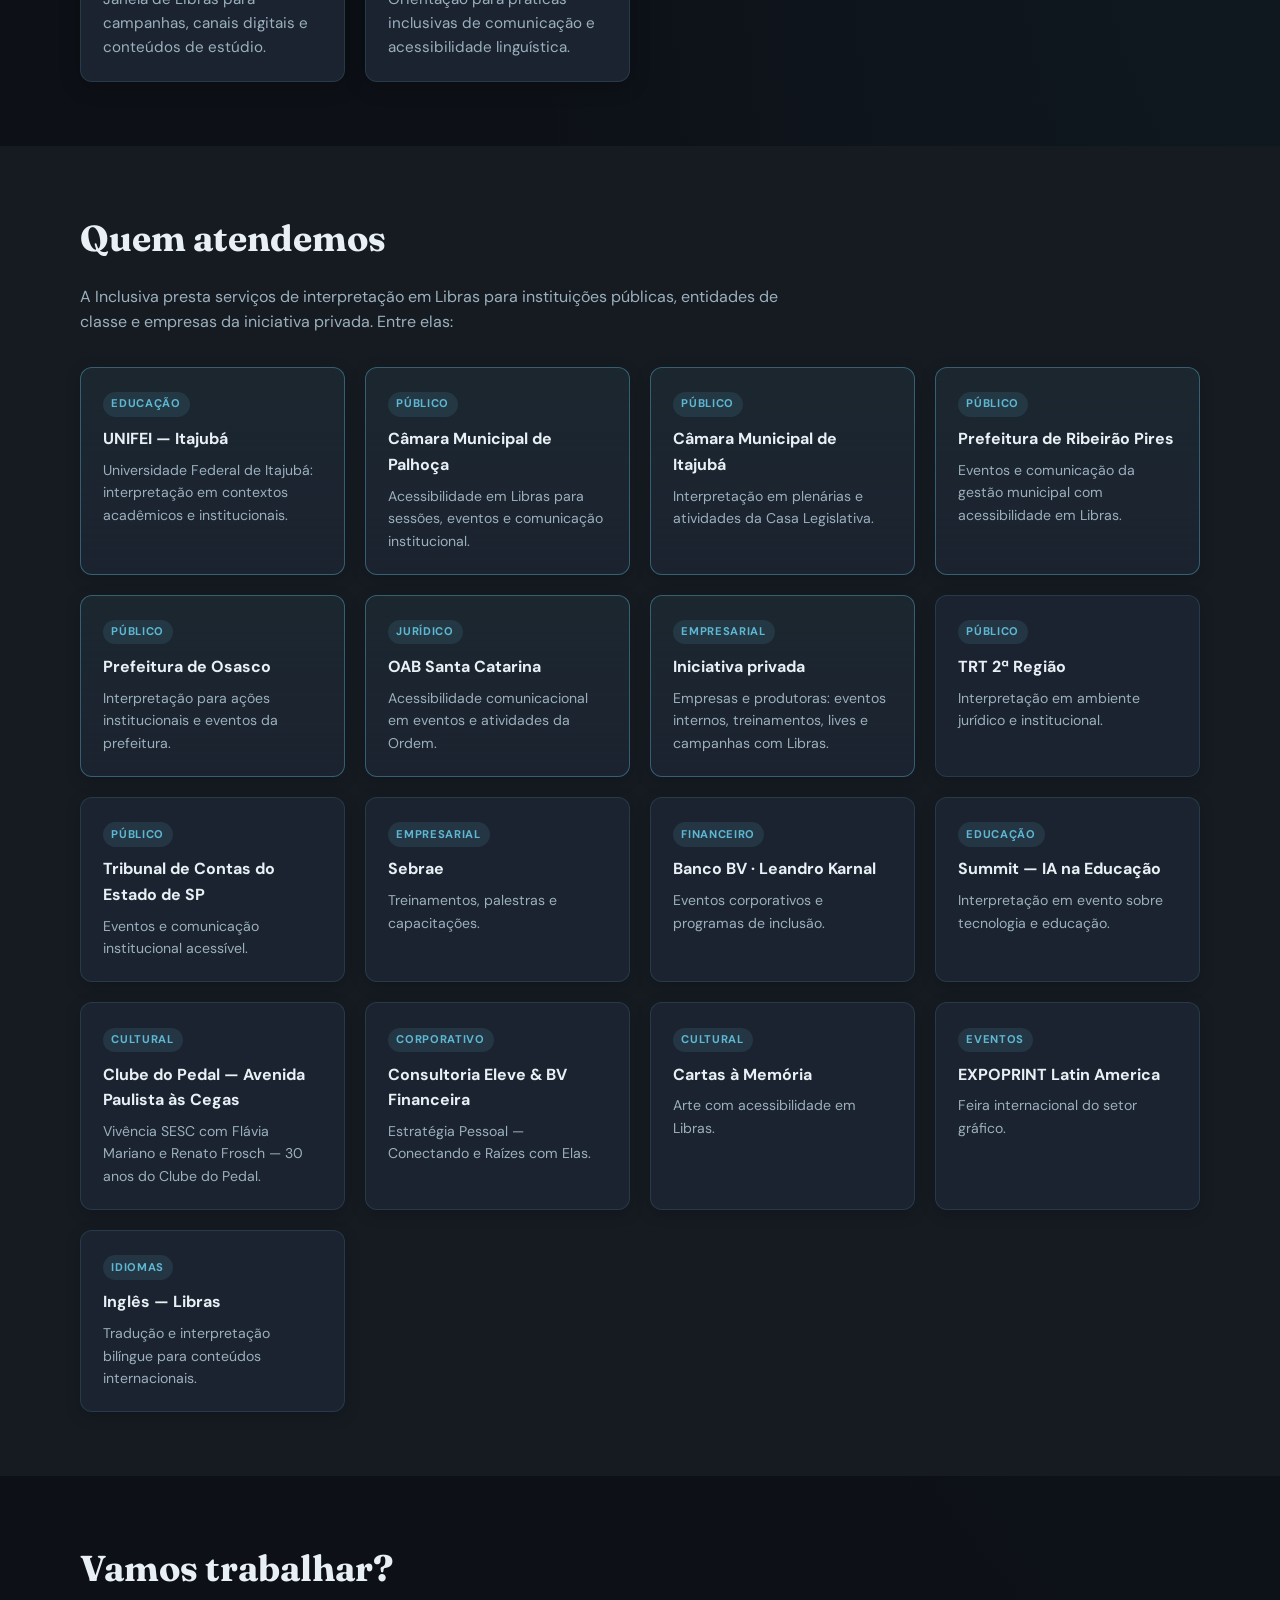
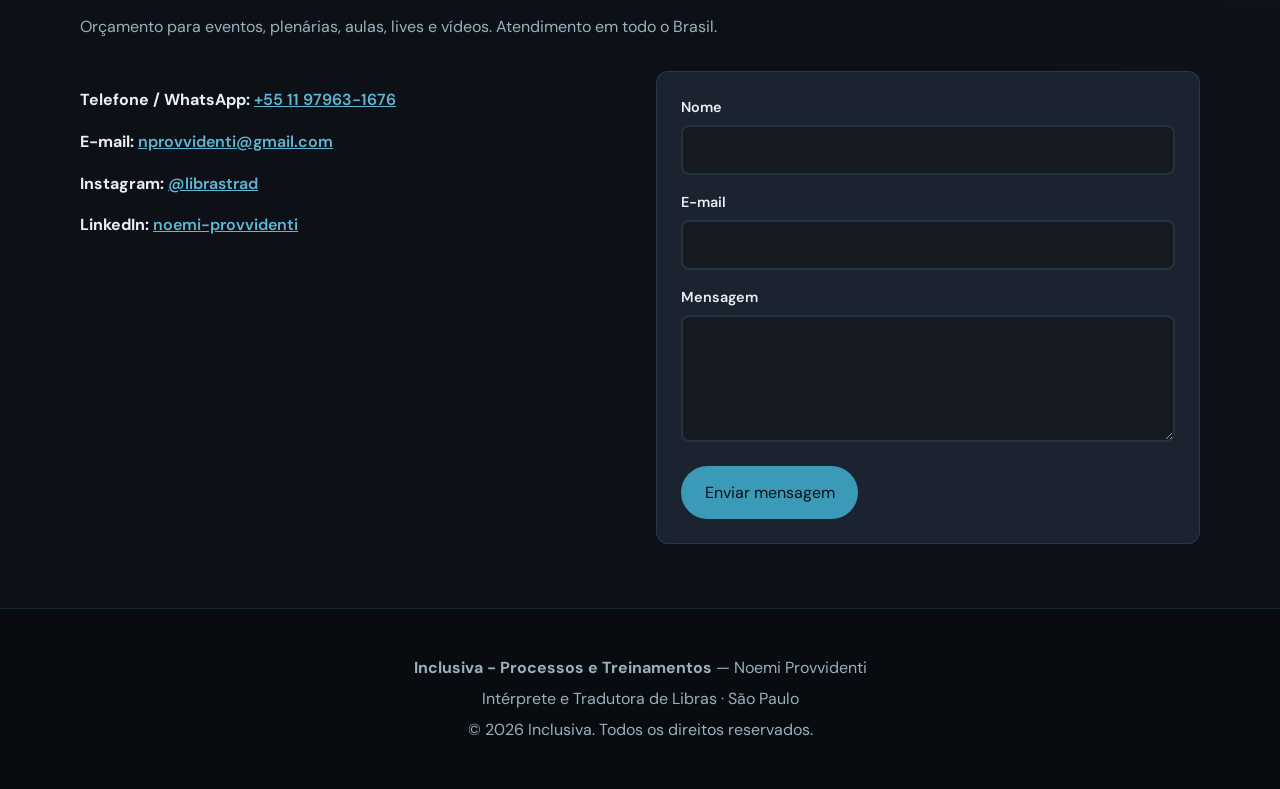
==== commit f8f92cab: "Atualiza apresentação da Inclusiva com clientes institucionais e fotos de estúdio. Co-authored-by: C" ====
--- a/index.html
+++ b/index.html
@@ -3,7 +3,7 @@
 <head>
   <meta charset="UTF-8">
   <meta name="viewport" content="width=device-width, initial-scale=1.0">
-  <meta name="description" content="Inclusiva - Processos e Treinamentos — Noemi Provvidenti, intérprete e tradutora de Libras desde 1995. Interpretação presencial e online, tradução e formação em São Paulo.">
+  <meta name="description" content="Inclusiva - Processos e Treinamentos. Noemi Provvidenti, intérprete e tradutora de Libras desde 1995. Atendimento a universidades, câmaras, prefeituras, OAB e empresas.">
   <title>Inclusiva - Processos e Treinamentos | Noemi Provvidenti</title>
   <link rel="preconnect" href="https://fonts.googleapis.com">
   <link rel="preconnect" href="https://fonts.gstatic.com" crossorigin>
@@ -16,8 +16,8 @@
   <header class="site-header" role="banner">
     <div class="container header-inner">
       <a class="brand" href="#inicio" aria-label="Inclusiva - Processos e Treinamentos início">
-        <strong>Inclusiva - Processos e Treinamentos</strong>
-        <span>Noemi Provvidenti</span>
+        <strong>Inclusiva</strong>
+        <span>Processos e Treinamentos</span>
       </a>
       <button type="button" class="nav-toggle" aria-expanded="false" aria-controls="menu-principal">Menu</button>
       <nav id="menu-principal" class="main-nav" aria-label="Principal">
@@ -26,7 +26,7 @@
           <li><a href="#certificacao">Formação</a></li>
           <li><a href="#trajetoria">Trajetória</a></li>
           <li><a href="#servicos">Serviços</a></li>
-          <li><a href="#clientes">Portfólio</a></li>
+          <li><a href="#clientes">Quem atendemos</a></li>
           <li><a href="#contato">Contato</a></li>
         </ul>
       </nav>
@@ -37,48 +37,76 @@
     <section id="inicio" class="hero">
       <div class="container hero-grid reveal">
         <div>
+          <p class="hero-kicker">Inclusiva - Processos e Treinamentos</p>
           <p class="hero-name">Noemi Provvidenti</p>
           <h1>Intérprete e Tradutora de Libras</h1>
-          <p class="lead">Desde 1995, minha trajetória tem sido marcada por dedicação, competência e compromisso com a inclusão — atuando como ponte entre mundos para a comunidade surda.</p>
+          <p class="lead">Desde 1995, atuamos como ponte entre mundos: comunicação acessível para a comunidade surda em universidades, câmaras, prefeituras, OAB e empresas da iniciativa privada.</p>
           <div class="hero-badges">
             <span class="badge">Desde 1995</span>
             <span class="badge">PROLIBRAS 2006</span>
+            <span class="badge">TILS 2026</span>
             <span class="badge">@librastrad</span>
           </div>
           <div class="hero-cta">
-            <a class="btn btn-primary" href="#contato">Vamos trabalhar?</a>
-            <a class="btn btn-outline" href="https://www.instagram.com/librastrad/" target="_blank" rel="noopener noreferrer">Instagram</a>
+            <a class="btn btn-primary" href="#contato">Solicitar orçamento</a>
+            <a class="btn btn-outline" href="#clientes">Ver instituições</a>
           </div>
         </div>
-        <figure class="hero-photo">
-          <img src="foto-perfil.jpg" width="320" height="400" alt="Foto de Noemi Provvidenti, intérprete e tradutora de Libras">
+        <div class="hero-photos" aria-hidden="false">
+          <figure class="photo-main">
+            <img src="foto-perfil.jpg" width="480" height="640" alt="Noemi Provvidenti, intérprete e tradutora de Libras, em retrato profissional">
+          </figure>
+          <figure class="photo-second">
+            <img src="foto-libras.jpg" width="360" height="480" alt="Noemi Provvidenti interpretando em Libras em estúdio">
+          </figure>
+        </div>
+      </div>
+    </section>
+
+    <section class="clients-strip" aria-label="Instituições atendidas">
+      <div class="container">
+        <p class="strip-label">Já prestamos serviços para</p>
+        <ul class="strip-list">
+          <li>UNIFEI — Itajubá</li>
+          <li>Câmara de Palhoça</li>
+          <li>Câmara de Itajubá</li>
+          <li>Prefeitura de Ribeirão Pires</li>
+          <li>Prefeitura de Osasco</li>
+          <li>OAB Santa Catarina</li>
+          <li>Iniciativa privada</li>
+        </ul>
+      </div>
+    </section>
+
+    <section id="sobre" class="section-alt">
+      <div class="container about-grid reveal">
+        <div>
+          <h2 class="section-title">Sobre a Inclusiva</h2>
+          <p class="section-intro"><strong>Inclusiva - Processos e Treinamentos</strong> é liderada por <strong>Noemi Provvidenti</strong>, intérprete e tradutora de Libras com trajetória iniciada em <strong>1995</strong> e certificação <strong>PROLIBRAS em 2006</strong> (MEC/INEP-UFSC).</p>
+          <blockquote class="about-quote">“Atuo como ponte entre mundos, garantindo que a comunicação seja acessível, respeitosa e eficaz para a comunidade surda.”</blockquote>
+          <p>Atendemos órgãos públicos, universidades, entidades de classe e empresas: interpretação em plenárias, eventos institucionais, treinamentos, lives e vídeos. Em <strong>1998</strong>, Noemi realizou interpretação para pessoa com deficiência visual e auditiva — compromisso com acessibilidade em todas as dimensões.</p>
+          <p>Em <strong>2026</strong>, conclui a pós-graduação em <em>TILS — Tradutor e Intérprete de Libras</em> na Faculdade Metropolitana, somando formação acadêmica a mais de três décadas de prática.</p>
+        </div>
+        <figure class="about-photo">
+          <img src="foto-libras.jpg" width="420" height="560" alt="Noemi Provvidenti em interpretação de Libras, fundo de estúdio profissional">
+          <figcaption>Interpretação em Libras para eventos, plenárias e estúdio.</figcaption>
         </figure>
       </div>
     </section>
 
-    <section id="sobre" class="section-alt">
-      <div class="container reveal">
-        <h2 class="section-title">Sobre</h2>
-        <p class="section-intro"><strong>Noemi Provvidenti</strong> atua como intérprete e tradutora de Libras com trajetória iniciada em <strong>1995</strong>, consolidada pela certificação <strong>PROLIBRAS em 2006</strong> — programa pioneiro de certificação em Língua Brasileira de Sinais — e por décadas de trabalho contínuo em contextos corporativos, educacionais e culturais.</p>
-        <blockquote class="about-quote">"Atuo como ponte entre mundos, garantindo que a comunicação seja acessível, respeitosa e eficaz para a comunidade surda."</blockquote>
-        <p>Em <strong>1998</strong>, realizou interpretação destinada a uma pessoa com deficiência visual e auditiva — experiência que reforça o compromisso com acessibilidade comunicacional em todas as dimensões.</p>
-        <p>Em <strong>2026</strong>, conclui a pós-graduação em <em>TILS — Tradutor e Intérprete de Libras</em> na Faculdade Metropolitana, ampliando a formação acadêmica e profissional.</p>
-      </div>
-    </section>
-
     <section id="certificacao">
       <div class="container reveal">
-        <h2 class="section-title">Formação e Certificação</h2>
+        <h2 class="section-title">Formação e certificação</h2>
         <div class="formation-grid">
           <article class="formation-card">
             <span class="formation-year">2006</span>
             <h3>Certificação PROLIBRAS</h3>
-            <p>Certificada pelo <strong>PROLIBRAS</strong> — Exame Nacional de Certificação em Libras (MEC/INEP-UFSC), programa pioneiro de proficiência em tradução e interpretação da Língua Brasileira de Sinais.</p>
+            <p>Exame Nacional de Certificação em Libras (MEC/INEP-UFSC): proficiência em tradução e interpretação da Língua Brasileira de Sinais.</p>
           </article>
           <article class="formation-card">
             <span class="formation-year">2026</span>
             <h3>Pós-graduação em TILS</h3>
-            <p><strong>Tradutor e Intérprete de Libras (TILS)</strong> — Faculdade Metropolitana, complementando mais de três décadas de prática profissional.</p>
+            <p><strong>Tradutor e Intérprete de Libras (TILS)</strong> — Faculdade Metropolitana, alinhada à prática contínua desde 1995.</p>
           </article>
         </div>
       </div>
@@ -101,12 +129,12 @@
           <article class="timeline-item">
             <time datetime="2006">2006</time>
             <h3>Certificação PROLIBRAS</h3>
-            <p>Aprovação na certificação PROLIBRAS — habilitação de proficiência em tradução e interpretação de Libras.</p>
+            <p>Habilitação de proficiência em tradução e interpretação de Libras.</p>
           </article>
           <article class="timeline-item">
             <time datetime="2006">2006 — presente</time>
-            <h3>Atuação contínua</h3>
-            <p>Trabalho regular com empresas, instituições públicas, educação e cultura.</p>
+            <h3>Atuação institucional e privada</h3>
+            <p>Universidades, câmaras municipais, prefeituras, OAB, tribunais, feiras e empresas.</p>
           </article>
           <article class="timeline-item">
             <time datetime="2026">2026</time>
@@ -120,13 +148,13 @@
     <section id="servicos">
       <div class="container reveal">
         <h2 class="section-title">Serviços</h2>
-        <p class="section-intro">Interpretação e tradução para tornar sua mensagem acessível em Libras — presencialmente ou online.</p>
+        <p class="section-intro">Interpretação e tradução em Libras para tornar a mensagem acessível — presencialmente, online ou em estúdio.</p>
         <div class="cards">
           <article class="card"><h3>Interpretação</h3><p>Presencial e online para eventos, reuniões, palestras, workshops e formações.</p></article>
-          <article class="card"><h3>Eventos e instituições</h3><p>Congressos, lives, encontros corporativos e ações de inclusão com equipe experiente.</p></article>
-          <article class="card"><h3>Vídeos institucionais</h3><p>Conteúdo em vídeo com interpretação em Libras para canais digitais e campanhas.</p></article>
-          <article class="card"><h3>Tradução e revisão</h3><p>Tradução e revisão de materiais acessíveis em Português–Libras.</p></article>
-          <article class="card"><h3>Inglês–Libras</h3><p>Apoio em contextos bilíngues que exigem ponte entre inglês e Libras.</p></article>
+          <article class="card"><h3>Poder público e OAB</h3><p>Plenárias, audiências, sessões e eventos de câmaras, prefeituras e entidades de classe.</p></article>
+          <article class="card"><h3>Universidades e educação</h3><p>Aulas, congressos, lives acadêmicas e ações de inclusão no ensino superior.</p></article>
+          <article class="card"><h3>Eventos corporativos</h3><p>Convenções, treinamentos internos e programas de diversidade da iniciativa privada.</p></article>
+          <article class="card"><h3>Vídeos institucionais</h3><p>Janela de Libras para campanhas, canais digitais e conteúdos de estúdio.</p></article>
           <article class="card"><h3>Consultoria</h3><p>Orientação para práticas inclusivas de comunicação e acessibilidade linguística.</p></article>
         </div>
       </div>
@@ -134,9 +162,44 @@
 
     <section id="clientes" class="section-alt">
       <div class="container reveal">
-        <h2 class="section-title">Portfólio</h2>
-        <p class="section-intro">Organizações e projetos que já contaram com os serviços da Inclusiva - Processos e Treinamentos:</p>
+        <h2 class="section-title">Quem atendemos</h2>
+        <p class="section-intro">A Inclusiva presta serviços de interpretação em Libras para instituições públicas, entidades de classe e empresas da iniciativa privada. Entre elas:</p>
         <div class="portfolio-grid">
+          <article class="portfolio-card featured">
+            <span class="portfolio-tag">Educação</span>
+            <h3>UNIFEI — Itajubá</h3>
+            <p>Universidade Federal de Itajubá: interpretação em contextos acadêmicos e institucionais.</p>
+          </article>
+          <article class="portfolio-card featured">
+            <span class="portfolio-tag">Público</span>
+            <h3>Câmara Municipal de Palhoça</h3>
+            <p>Acessibilidade em Libras para sessões, eventos e comunicação institucional.</p>
+          </article>
+          <article class="portfolio-card featured">
+            <span class="portfolio-tag">Público</span>
+            <h3>Câmara Municipal de Itajubá</h3>
+            <p>Interpretação em plenárias e atividades da Casa Legislativa.</p>
+          </article>
+          <article class="portfolio-card featured">
+            <span class="portfolio-tag">Público</span>
+            <h3>Prefeitura de Ribeirão Pires</h3>
+            <p>Eventos e comunicação da gestão municipal com acessibilidade em Libras.</p>
+          </article>
+          <article class="portfolio-card featured">
+            <span class="portfolio-tag">Público</span>
+            <h3>Prefeitura de Osasco</h3>
+            <p>Interpretação para ações institucionais e eventos da prefeitura.</p>
+          </article>
+          <article class="portfolio-card featured">
+            <span class="portfolio-tag">Jurídico</span>
+            <h3>OAB Santa Catarina</h3>
+            <p>Acessibilidade comunicacional em eventos e atividades da Ordem.</p>
+          </article>
+          <article class="portfolio-card featured">
+            <span class="portfolio-tag">Empresarial</span>
+            <h3>Iniciativa privada</h3>
+            <p>Empresas e produtoras: eventos internos, treinamentos, lives e campanhas com Libras.</p>
+          </article>
           <article class="portfolio-card">
             <span class="portfolio-tag">Público</span>
             <h3>TRT 2ª Região</h3>
@@ -169,7 +232,7 @@
           </article>
           <article class="portfolio-card">
             <span class="portfolio-tag">Corporativo</span>
-            <h3>Consultoria Eleve & BV Financeira</h3>
+            <h3>Consultoria Eleve &amp; BV Financeira</h3>
             <p>Estratégia Pessoal — Conectando e Raízes com Elas.</p>
           </article>
           <article class="portfolio-card">
@@ -194,9 +257,10 @@
     <section id="contato">
       <div class="container reveal">
         <h2 class="section-title">Vamos trabalhar?</h2>
+        <p class="section-intro">Orçamento para eventos, plenárias, aulas, lives e vídeos. Atendimento em todo o Brasil.</p>
         <div class="contact-grid">
           <div class="contact-info">
-            <p><strong>Telefone:</strong> <a href="tel:+5511979631676">+55 11 97963-1676</a></p>
+            <p><strong>Telefone / WhatsApp:</strong> <a href="https://wa.me/5511979631676">+55 11 97963-1676</a></p>
             <p><strong>E-mail:</strong> <a href="mailto:nprovvidenti@gmail.com">nprovvidenti@gmail.com</a></p>
             <p><strong>Instagram:</strong> <a href="https://www.instagram.com/librastrad/" target="_blank" rel="noopener noreferrer">@librastrad</a></p>
             <p><strong>LinkedIn:</strong> <a href="https://www.linkedin.com/in/noemi-provvidenti/" target="_blank" rel="noopener noreferrer">noemi-provvidenti</a></p>
@@ -232,4 +296,4 @@
   <button type="button" class="back-to-top" aria-label="Voltar ao topo">↑</button>
   <script src="script.js"></script>
 </body>
-</html>+</html>
--- a/style.css
+++ b/style.css
@@ -1,4 +1,4 @@
-/* Inclusiva - Processos e Treinamentos — Noemi Provvidenti — Dark theme */
+/* Inclusiva - Processos e Treinamentos — Noemi Provvidenti */
 :root {
   --teal: #5eb8d4;
   --teal-dark: #3a9ab8;
@@ -7,7 +7,6 @@
   --bg: #0d1117;
   --bg-alt: #161b22;
   --surface: #1c2330;
-  --surface-hover: #243040;
   --ink: #e8f0f5;
   --muted: #9bb0bd;
   --white: #ffffff;
@@ -20,10 +19,7 @@
 }
 
 *, *::before, *::after { box-sizing: border-box; }
-html {
-  scroll-behavior: smooth;
-  color-scheme: dark;
-}
+html { scroll-behavior: smooth; color-scheme: dark; }
 body {
   margin: 0;
   font-family: var(--font-sans);
@@ -48,27 +44,15 @@
   text-decoration: none;
   border-radius: 0 0 var(--radius) 0;
 }
-.skip-link:focus {
-  left: 0;
-  outline: 3px solid var(--sky);
-  outline-offset: 2px;
-}
-
-:focus-visible {
-  outline: 3px solid var(--teal);
-  outline-offset: 3px;
-}
+.skip-link:focus { left: 0; outline: 3px solid var(--sky); outline-offset: 2px; }
+:focus-visible { outline: 3px solid var(--teal); outline-offset: 3px; }
 
 img { max-width: 100%; height: auto; display: block; }
 a { color: var(--teal); }
 a:hover { color: var(--sky); }
 
-.container {
-  width: min(1120px, 92vw);
-  margin-inline: auto;
-}
-
-/* Header */
+.container { width: min(1120px, 92vw); margin-inline: auto; }
+
 .site-header {
   position: sticky;
   top: 0;
@@ -76,7 +60,6 @@
   background: rgba(13, 17, 23, 0.9);
   backdrop-filter: blur(12px);
   border-bottom: 1px solid var(--border);
-  transition: box-shadow 0.25s ease;
 }
 .site-header.is-scrolled { box-shadow: var(--shadow); }
 
@@ -119,7 +102,7 @@
   margin: 0;
   padding: 0;
   display: flex;
-  gap: 1.5rem;
+  gap: 1.25rem;
   align-items: center;
 }
 .main-nav a {
@@ -135,7 +118,7 @@
   border-bottom-color: var(--sky);
 }
 
-@media (max-width: 768px) {
+@media (max-width: 860px) {
   .nav-toggle { display: inline-flex; }
   .main-nav {
     position: absolute;
@@ -148,7 +131,7 @@
     overflow: hidden;
     transition: max-height 0.35s ease;
   }
-  .main-nav.is-open { max-height: 320px; }
+  .main-nav.is-open { max-height: 360px; }
   .main-nav ul {
     flex-direction: column;
     padding: 1rem 4vw 1.5rem;
@@ -157,15 +140,20 @@
   }
 }
 
-/* Hero */
-.hero {
-  padding: 3.5rem 0 4rem;
-}
+.hero { padding: 3.5rem 0 3rem; }
 .hero-grid {
   display: grid;
-  grid-template-columns: 1.1fr 0.9fr;
+  grid-template-columns: 1.05fr 0.95fr;
   gap: 2.5rem;
   align-items: center;
+}
+.hero-kicker {
+  margin: 0 0 0.35rem;
+  font-size: 0.85rem;
+  font-weight: 700;
+  letter-spacing: 0.06em;
+  text-transform: uppercase;
+  color: var(--teal);
 }
 .hero-name {
   font-family: var(--font-display);
@@ -181,19 +169,8 @@
   margin: 0 0 0.75rem;
   color: var(--ink);
 }
-.about-quote {
-  margin: 1.5rem 0;
-  padding: 1.25rem 1.5rem;
-  border-left: 4px solid var(--teal);
-  background: var(--surface);
-  border-radius: 0 var(--radius) var(--radius) 0;
-  font-family: var(--font-display);
-  font-style: italic;
-  font-size: 1.1rem;
-  color: var(--ink);
-}
-.hero .lead {
-  font-size: 1.15rem;
+.lead {
+  font-size: 1.12rem;
   color: var(--muted);
   margin-bottom: 1.25rem;
 }
@@ -217,6 +194,7 @@
   flex-wrap: wrap;
   gap: 0.75rem;
 }
+
 .btn {
   display: inline-flex;
   align-items: center;
@@ -230,10 +208,7 @@
   font: inherit;
   transition: transform 0.2s ease, background 0.2s ease;
 }
-.btn-primary {
-  background: var(--teal-dark);
-  color: var(--bg);
-}
+.btn-primary { background: var(--teal-dark); color: var(--bg); }
 .btn-primary:hover { background: var(--teal); color: var(--bg); }
 .btn-outline {
   background: transparent;
@@ -242,33 +217,72 @@
 }
 .btn-outline:hover { background: var(--sky-soft); color: var(--sky); }
 
-.hero-photo {
+.hero-photos {
   position: relative;
+  min-height: 420px;
   justify-self: center;
-}
-.hero-photo img {
-  width: min(320px, 80vw);
+  width: min(420px, 100%);
+}
+.photo-main img,
+.photo-second img,
+.about-photo img {
+  width: 100%;
+  object-fit: cover;
   border-radius: 24px;
   box-shadow: var(--shadow);
   border: 4px solid var(--surface);
 }
-.hero-photo::after {
-  content: "";
+.photo-main {
+  margin: 0;
+  width: 78%;
+}
+.photo-second {
+  margin: 0;
   position: absolute;
-  inset: -12px -12px auto auto;
-  width: 80%;
-  height: 80%;
-  background: rgba(94, 184, 212, 0.2);
-  border-radius: 24px;
-  z-index: -1;
+  width: 58%;
+  right: 0;
+  bottom: 0;
+}
+.photo-second img { border-color: var(--teal-dark); }
+
+.clients-strip {
+  padding: 1.25rem 0 1.75rem;
+  border-top: 1px solid var(--border);
+  border-bottom: 1px solid var(--border);
+  background: var(--bg-alt);
+}
+.strip-label {
+  margin: 0 0 0.75rem;
+  font-size: 0.75rem;
+  letter-spacing: 0.08em;
+  text-transform: uppercase;
+  font-weight: 700;
+  color: var(--teal);
+}
+.strip-list {
+  list-style: none;
+  margin: 0;
+  padding: 0;
+  display: flex;
+  flex-wrap: wrap;
+  gap: 0.5rem 0.65rem;
+}
+.strip-list li {
+  background: var(--surface);
+  border: 1px solid var(--border);
+  border-radius: 999px;
+  padding: 0.4rem 0.85rem;
+  font-size: 0.88rem;
+  font-weight: 600;
+  color: var(--ink);
 }
 
 @media (max-width: 900px) {
   .hero-grid { grid-template-columns: 1fr; text-align: center; }
   .hero-badges, .hero-cta { justify-content: center; }
-}
-
-/* Sections */
+  .hero-photos { min-height: 380px; }
+}
+
 section { padding: 4rem 0; }
 .section-title {
   font-family: var(--font-display);
@@ -278,20 +292,45 @@
 }
 .section-intro {
   color: var(--muted);
-  max-width: 62ch;
+  max-width: 68ch;
   margin-bottom: 2rem;
 }
 .section-alt { background: var(--bg-alt); }
+
+.about-grid {
+  display: grid;
+  grid-template-columns: 1.2fr 0.8fr;
+  gap: 2.5rem;
+  align-items: center;
+}
+.about-photo { margin: 0; }
+.about-photo figcaption {
+  margin-top: 0.65rem;
+  font-size: 0.85rem;
+  color: var(--muted);
+}
+.about-quote {
+  margin: 1.5rem 0;
+  padding: 1.25rem 1.5rem;
+  border-left: 4px solid var(--teal);
+  background: var(--surface);
+  border-radius: 0 var(--radius) var(--radius) 0;
+  font-family: var(--font-display);
+  font-style: italic;
+  font-size: 1.1rem;
+  color: var(--ink);
+}
+
+@media (max-width: 800px) {
+  .about-grid { grid-template-columns: 1fr; }
+}
 
 .reveal {
   opacity: 0;
   transform: translateY(24px);
   transition: opacity 0.6s ease, transform 0.6s ease;
 }
-.reveal.is-visible {
-  opacity: 1;
-  transform: none;
-}
+.reveal.is-visible { opacity: 1; transform: none; }
 
 @media (prefers-reduced-motion: reduce) {
   html { scroll-behavior: auto; }
@@ -299,7 +338,6 @@
   .btn, .site-header { transition: none; }
 }
 
-/* Cards grid */
 .cards {
   display: grid;
   grid-template-columns: repeat(auto-fit, minmax(240px, 1fr));
@@ -312,14 +350,9 @@
   box-shadow: 0 4px 20px rgba(0, 0, 0, 0.25);
   border: 1px solid var(--border);
 }
-.card h3 {
-  margin: 0 0 0.5rem;
-  font-size: 1.1rem;
-  color: var(--teal);
-}
+.card h3 { margin: 0 0 0.5rem; font-size: 1.1rem; color: var(--teal); }
 .card p { margin: 0; color: var(--muted); font-size: 0.95rem; }
 
-/* Formation / certification */
 .formation-grid {
   display: grid;
   grid-template-columns: repeat(2, 1fr);
@@ -357,12 +390,10 @@
   font-size: 0.95rem;
   line-height: 1.65;
 }
-
 @media (max-width: 700px) {
   .formation-grid { grid-template-columns: 1fr; }
 }
 
-/* Portfolio */
 .portfolio-grid {
   display: grid;
   grid-template-columns: repeat(auto-fill, minmax(260px, 1fr));
@@ -381,6 +412,10 @@
   box-shadow: var(--shadow);
   border-color: rgba(94, 184, 212, 0.35);
 }
+.portfolio-card.featured {
+  border-color: rgba(94, 184, 212, 0.4);
+  background: linear-gradient(180deg, rgba(94, 184, 212, 0.08), var(--surface));
+}
 .portfolio-tag {
   display: inline-block;
   font-size: 0.7rem;
@@ -393,27 +428,15 @@
   border-radius: 999px;
   margin-bottom: 0.6rem;
 }
-.portfolio-card h3 {
-  margin: 0 0 0.45rem;
-  font-size: 1rem;
-  color: var(--ink);
-}
-.portfolio-card p {
-  margin: 0;
-  font-size: 0.88rem;
-  color: var(--muted);
-}
-
-/* Timeline */
+.portfolio-card h3 { margin: 0 0 0.45rem; font-size: 1rem; color: var(--ink); }
+.portfolio-card p { margin: 0; font-size: 0.88rem; color: var(--muted); }
+
 .timeline {
   position: relative;
   padding-left: 1.5rem;
   border-left: 3px solid var(--border);
 }
-.timeline-item {
-  position: relative;
-  padding-bottom: 1.75rem;
-}
+.timeline-item { position: relative; padding-bottom: 1.75rem; }
 .timeline-item::before {
   content: "";
   position: absolute;
@@ -435,7 +458,6 @@
 .timeline-item h3 { margin: 0 0 0.35rem; font-size: 1.05rem; }
 .timeline-item p { margin: 0; color: var(--muted); }
 
-/* Contact */
 .contact-grid {
   display: grid;
   grid-template-columns: 1fr 1fr;
@@ -464,18 +486,13 @@
   font-weight: 600;
   margin-bottom: 0.35rem;
   font-size: 0.9rem;
-  color: var(--ink);
 }
 .contact-form input:focus-visible,
-.contact-form textarea:focus-visible {
-  border-color: var(--teal);
-}
-
+.contact-form textarea:focus-visible { border-color: var(--teal); }
 @media (max-width: 768px) {
   .contact-grid { grid-template-columns: 1fr; }
 }
 
-/* Footer */
 .site-footer {
   background: #080b10;
   color: var(--muted);
@@ -483,10 +500,8 @@
   text-align: center;
   border-top: 1px solid var(--border);
 }
-.site-footer a { color: var(--sky); }
 .site-footer p { margin: 0.35rem 0; }
 
-/* Back to top */
 .back-to-top {
   position: fixed;
   right: 1.25rem;
@@ -511,4 +526,4 @@
   visibility: visible;
   transform: none;
 }
-.back-to-top:hover { background: var(--teal); }+.back-to-top:hover { background: var(--teal); }
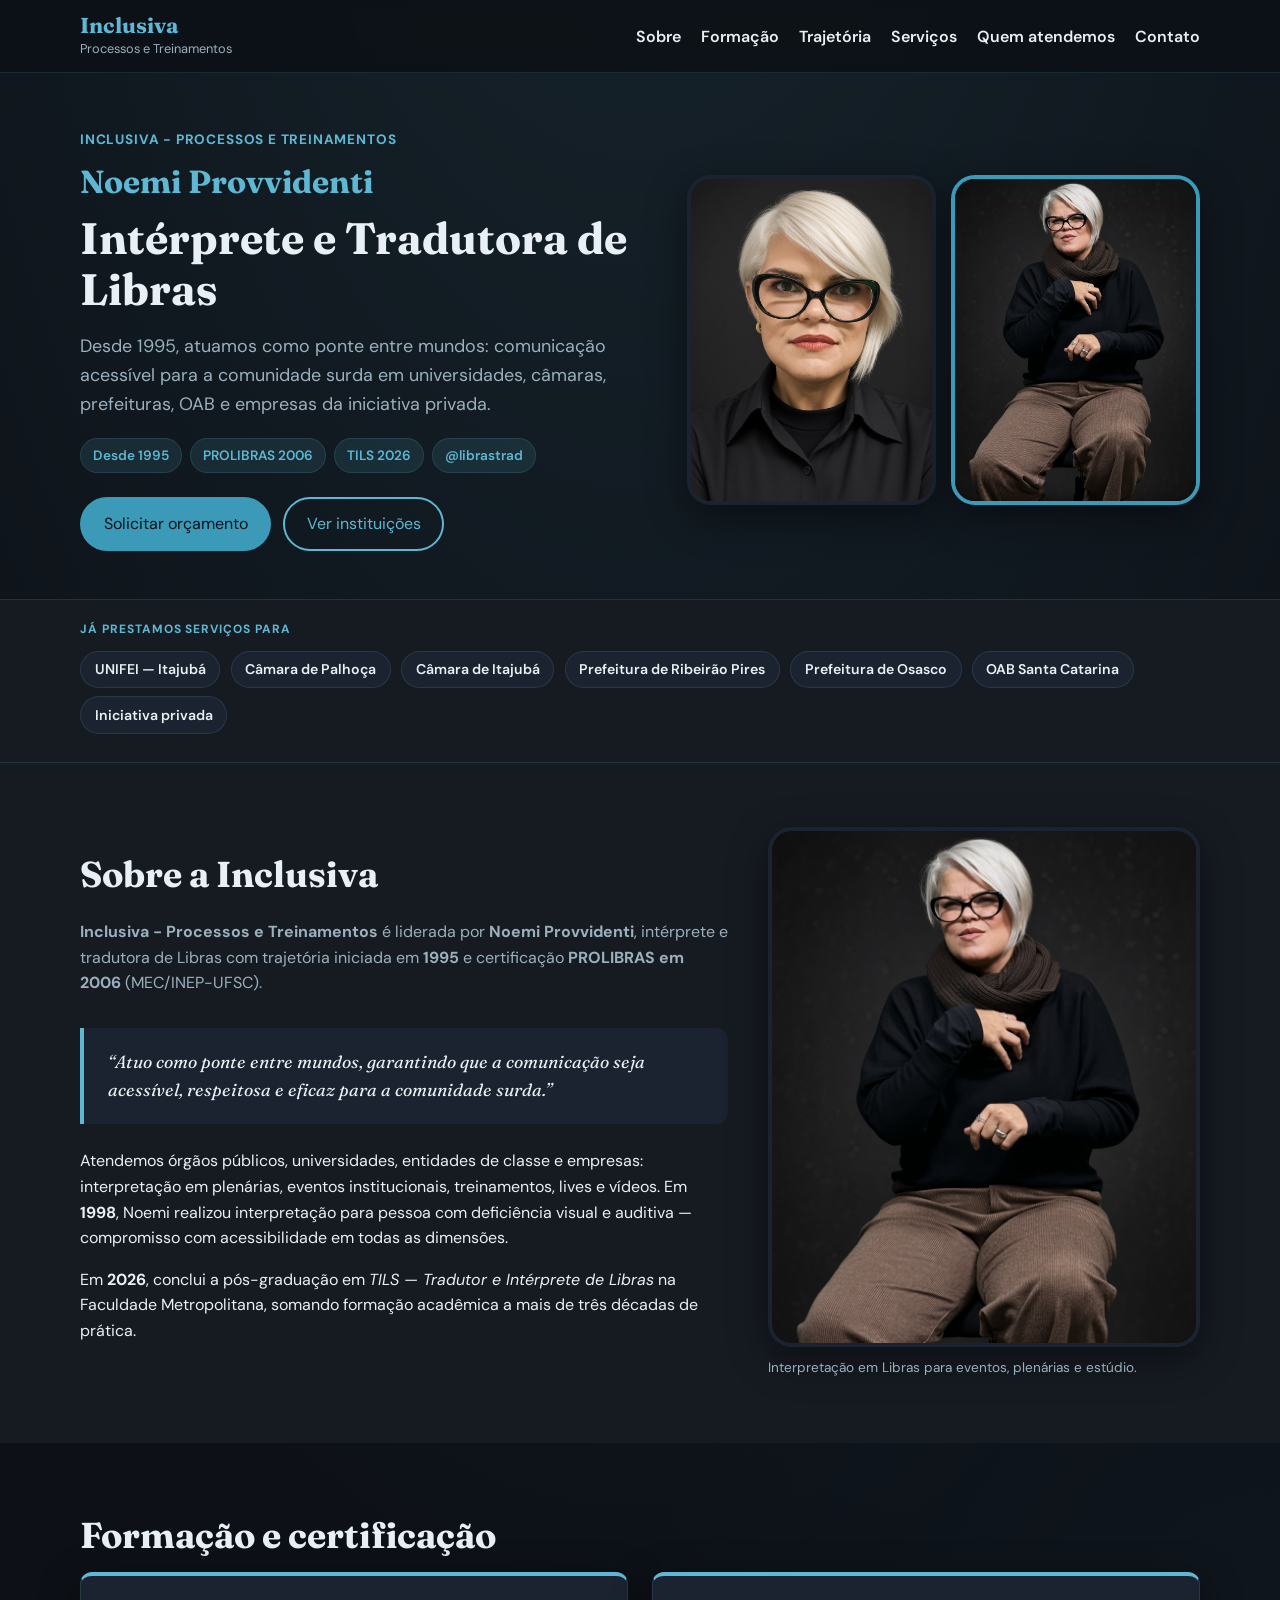
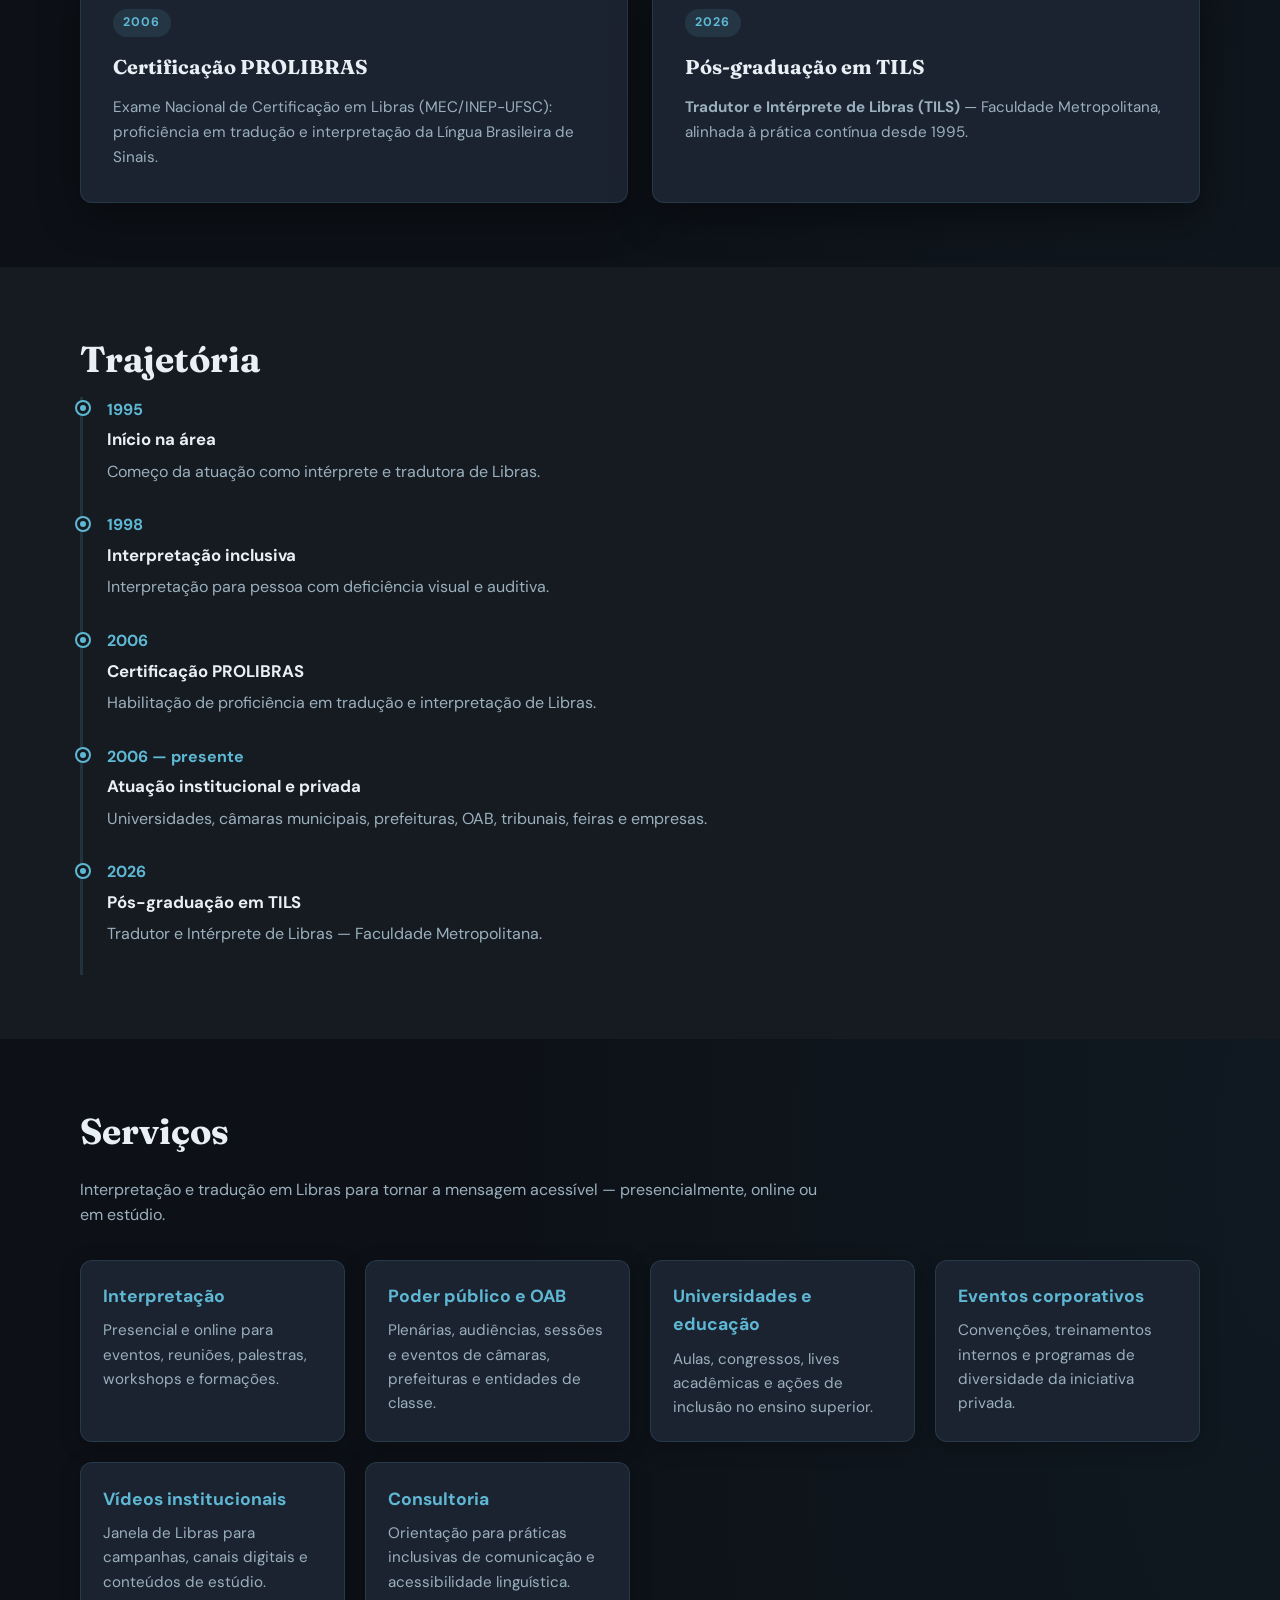
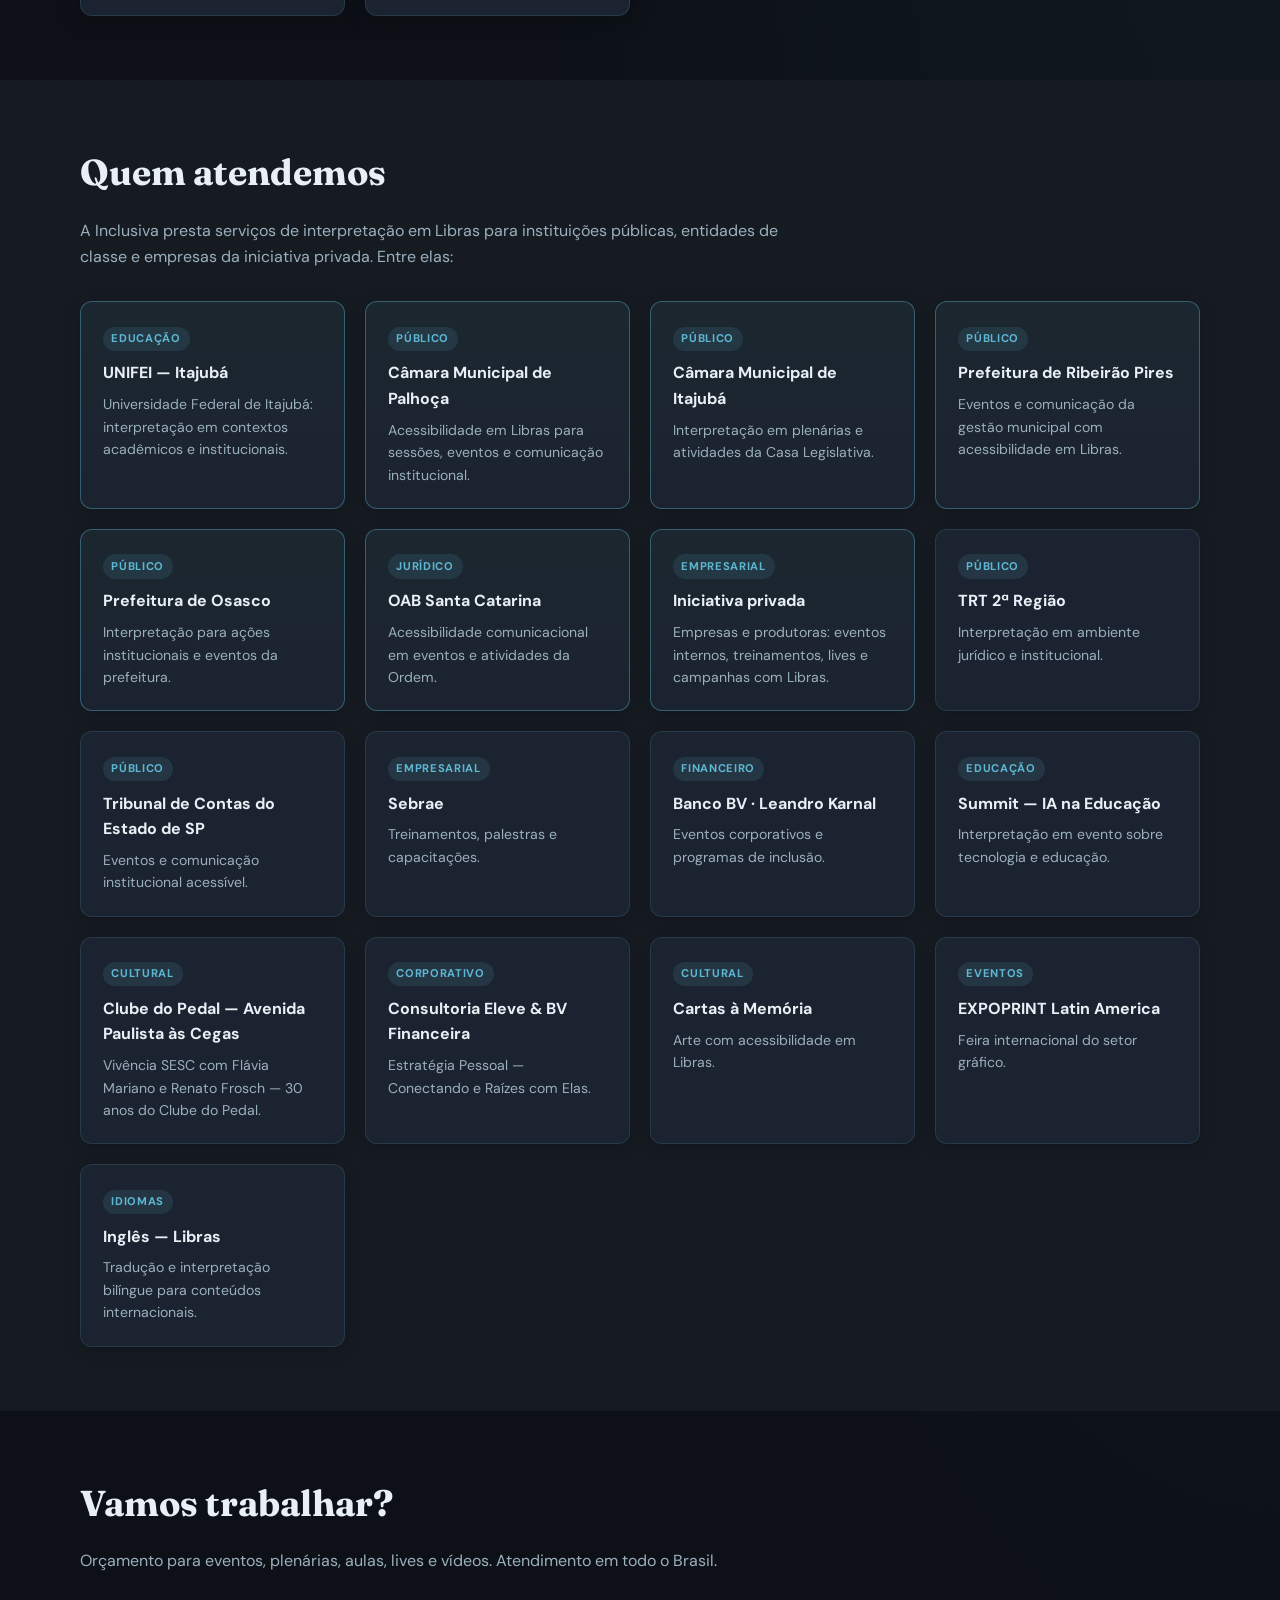
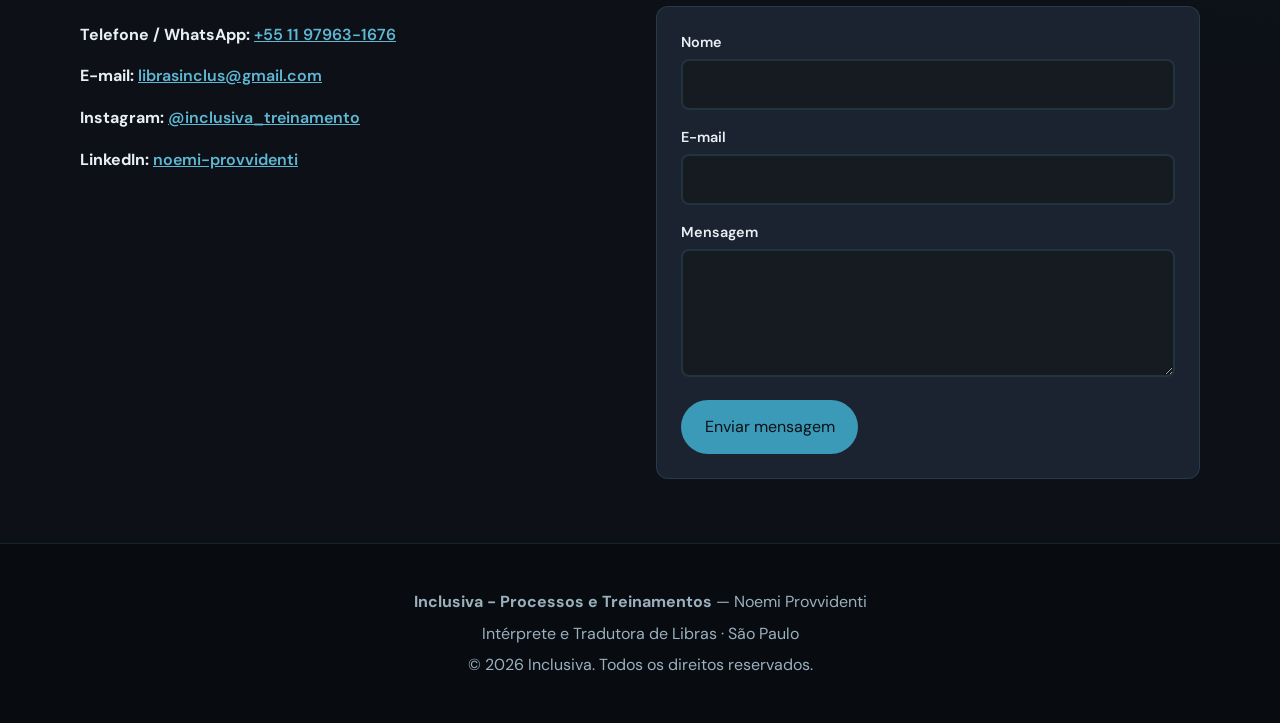
==== commit 5b12ad98: "Atualiza e-mail e Instagram da seção de contato da Inclusiva. Co-authored-by: Cursor <cursoragent@cu" ====
--- a/index.html
+++ b/index.html
@@ -261,8 +261,8 @@
         <div class="contact-grid">
           <div class="contact-info">
             <p><strong>Telefone / WhatsApp:</strong> <a href="https://wa.me/5511979631676">+55 11 97963-1676</a></p>
-            <p><strong>E-mail:</strong> <a href="mailto:nprovvidenti@gmail.com">nprovvidenti@gmail.com</a></p>
-            <p><strong>Instagram:</strong> <a href="https://www.instagram.com/librastrad/" target="_blank" rel="noopener noreferrer">@librastrad</a></p>
+            <p><strong>E-mail:</strong> <a href="mailto:librasinclus@gmail.com">librasinclus@gmail.com</a></p>
+            <p><strong>Instagram:</strong> <a href="https://www.instagram.com/inclusiva_treinamento" target="_blank" rel="noopener noreferrer">@inclusiva_treinamento</a></p>
             <p><strong>LinkedIn:</strong> <a href="https://www.linkedin.com/in/noemi-provvidenti/" target="_blank" rel="noopener noreferrer">noemi-provvidenti</a></p>
           </div>
           <form id="contact-form" class="contact-form" aria-label="Formulário de contato">
--- a/style.css
+++ b/style.css
@@ -218,30 +218,29 @@
 .btn-outline:hover { background: var(--sky-soft); color: var(--sky); }
 
 .hero-photos {
-  position: relative;
-  min-height: 420px;
-  justify-self: center;
-  width: min(420px, 100%);
+  display: grid;
+  grid-template-columns: 1fr 1fr;
+  gap: 0.9rem;
+  align-items: stretch;
+  width: 100%;
 }
 .photo-main img,
 .photo-second img,
 .about-photo img {
   width: 100%;
+  height: 100%;
+  max-height: 520px;
   object-fit: cover;
+  object-position: top center;
   border-radius: 24px;
   box-shadow: var(--shadow);
   border: 4px solid var(--surface);
 }
-.photo-main {
-  margin: 0;
-  width: 78%;
-}
+.photo-main,
 .photo-second {
   margin: 0;
-  position: absolute;
-  width: 58%;
-  right: 0;
-  bottom: 0;
+  width: 100%;
+  min-height: 0;
 }
 .photo-second img { border-color: var(--teal-dark); }
 
@@ -280,7 +279,13 @@
 @media (max-width: 900px) {
   .hero-grid { grid-template-columns: 1fr; text-align: center; }
   .hero-badges, .hero-cta { justify-content: center; }
-  .hero-photos { min-height: 380px; }
+  .hero-photos {
+    grid-template-columns: 1fr 1fr;
+    max-width: 520px;
+    margin-inline: auto;
+  }
+  .photo-main img,
+  .photo-second img { max-height: 360px; }
 }
 
 section { padding: 4rem 0; }
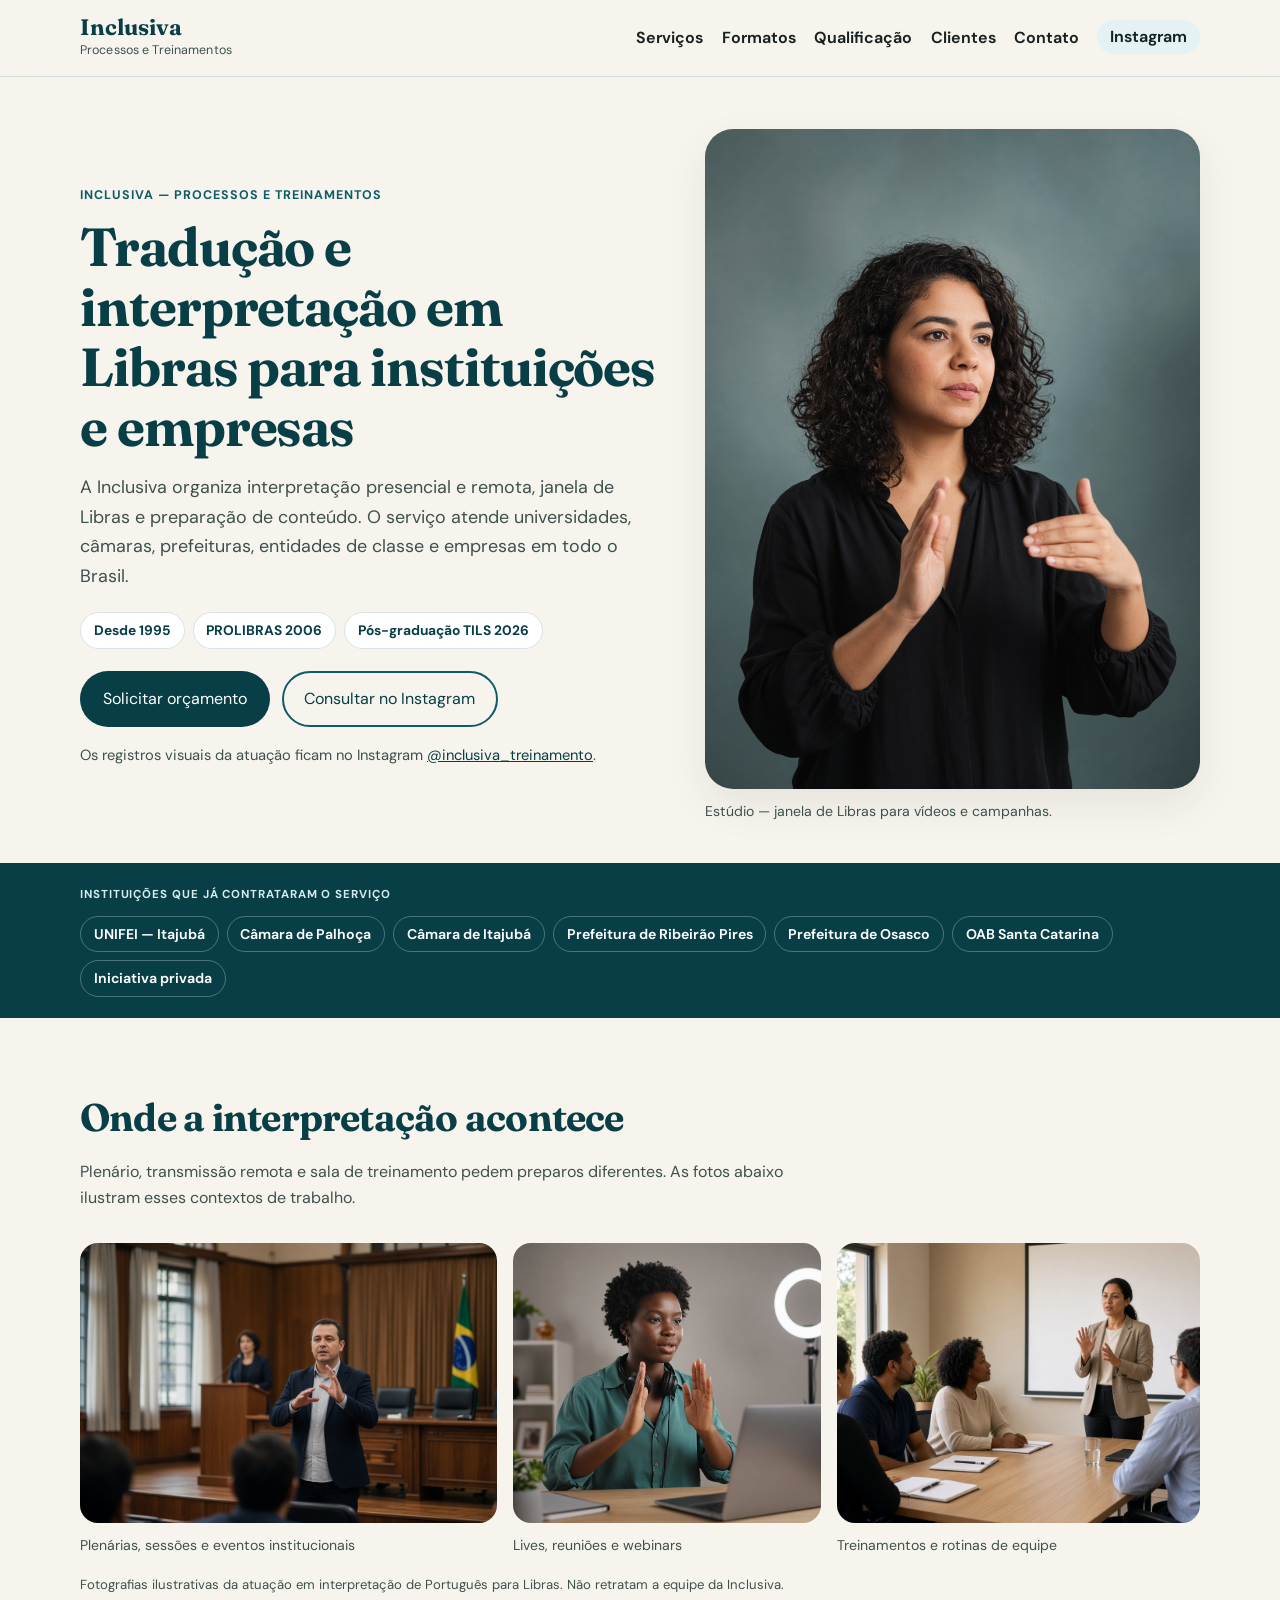
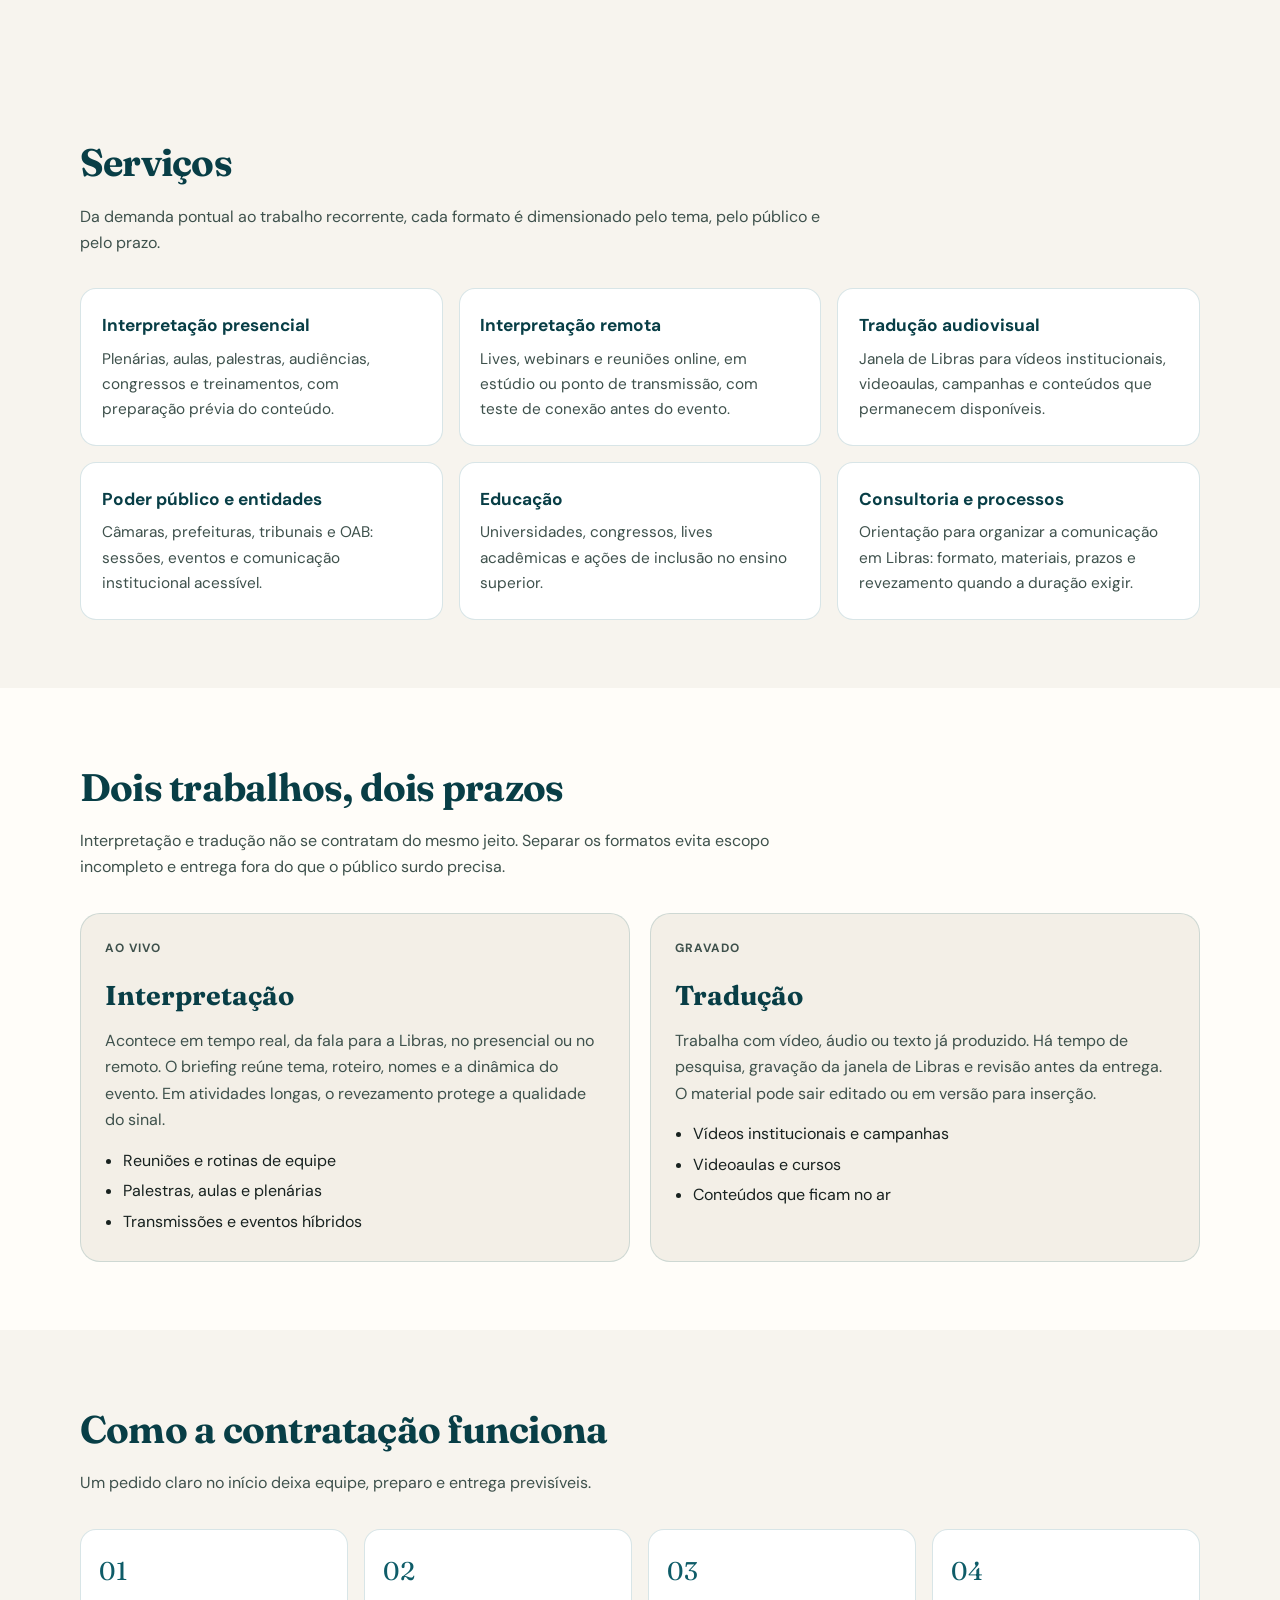
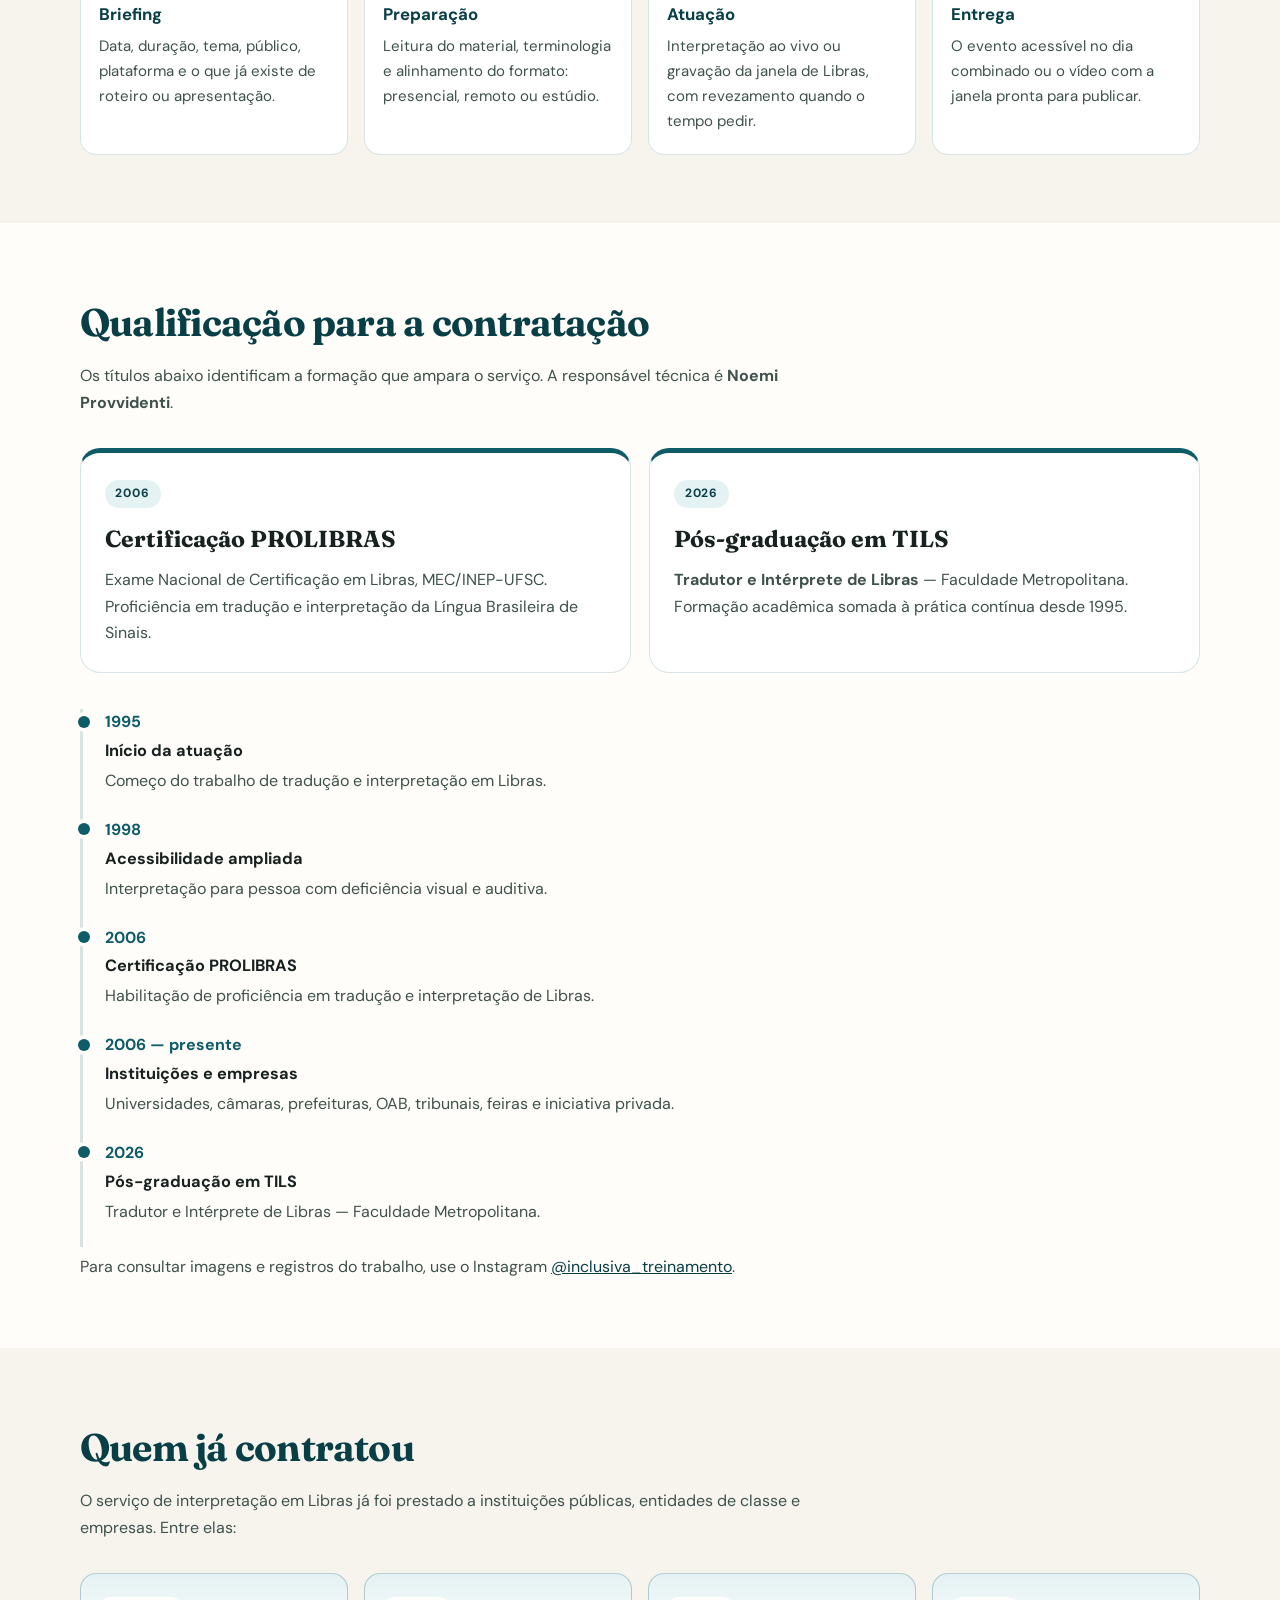
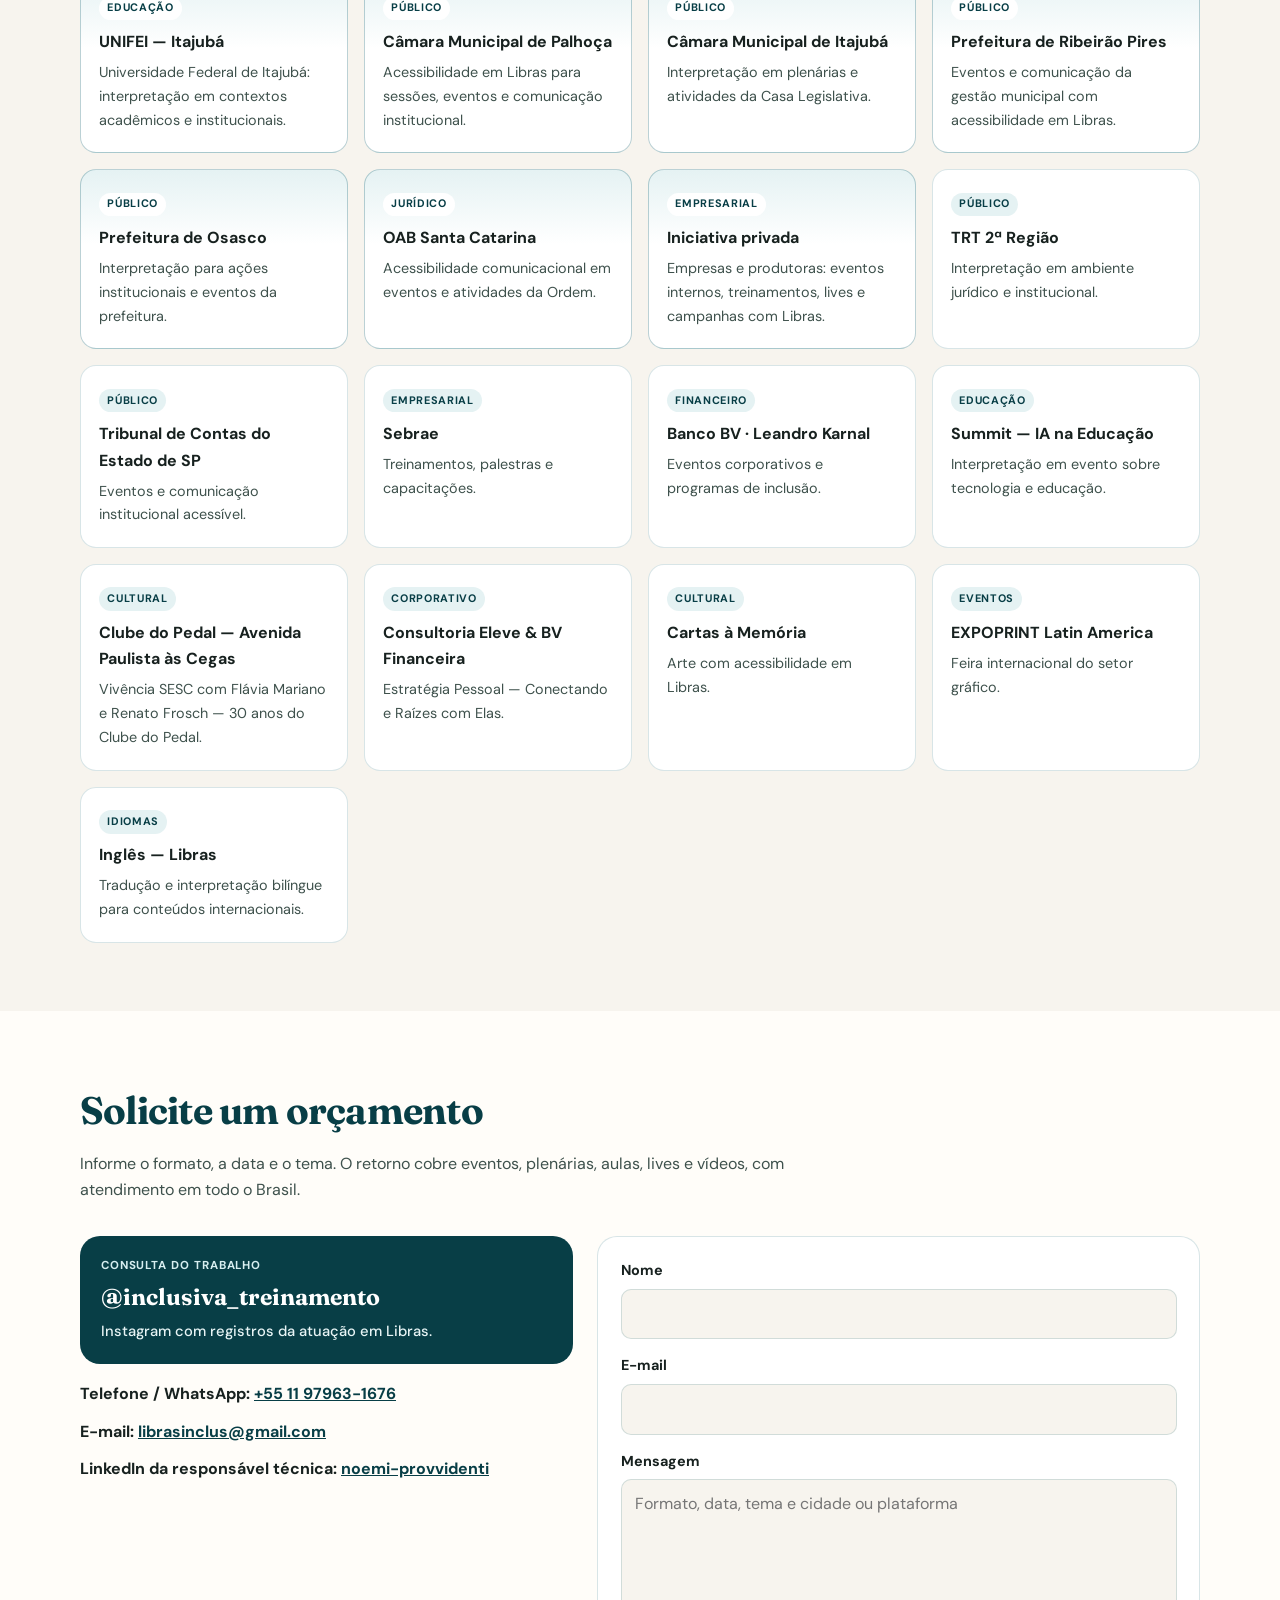
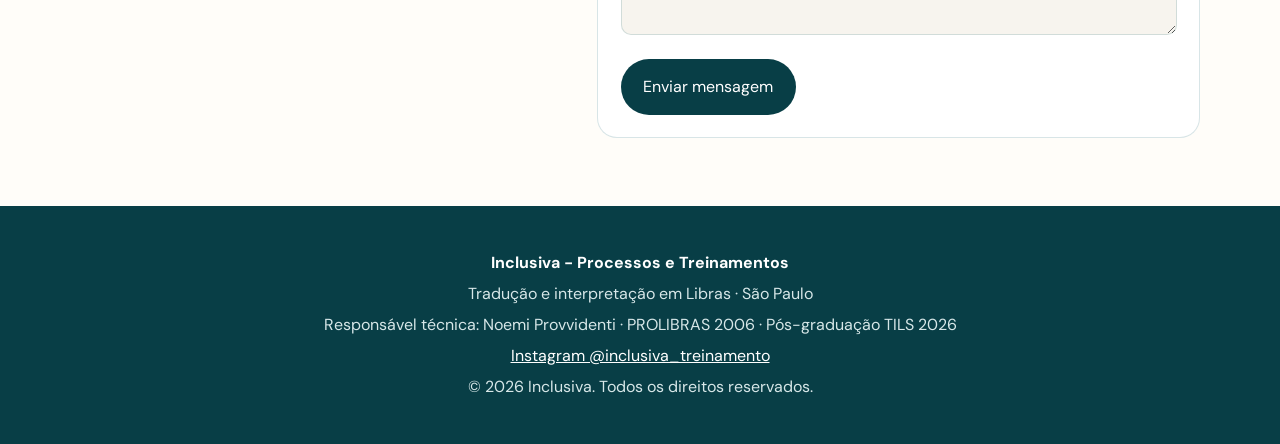
==== commit d3299d9c: "Reapresenta a Inclusiva como serviço de Libras, sem a imagem pessoal. Mantém PROLIBRAS, a pós-gradua" ====
--- a/index.html
+++ b/index.html
@@ -3,11 +3,12 @@
 <head>
   <meta charset="UTF-8">
   <meta name="viewport" content="width=device-width, initial-scale=1.0">
-  <meta name="description" content="Inclusiva - Processos e Treinamentos. Noemi Provvidenti, intérprete e tradutora de Libras desde 1995. Atendimento a universidades, câmaras, prefeituras, OAB e empresas.">
-  <title>Inclusiva - Processos e Treinamentos | Noemi Provvidenti</title>
+  <meta name="description" content="Inclusiva - Processos e Treinamentos. Tradução e interpretação em Libras para instituições e empresas. Atuação desde 1995, certificação PROLIBRAS 2006 e pós-graduação em TILS 2026.">
+  <meta name="theme-color" content="#0e4f59">
+  <title>Inclusiva - Processos e Treinamentos | Tradução e interpretação em Libras</title>
   <link rel="preconnect" href="https://fonts.googleapis.com">
   <link rel="preconnect" href="https://fonts.gstatic.com" crossorigin>
-  <link href="https://fonts.googleapis.com/css2?family=DM+Sans:ital,opsz,wght@0,9..40,400;0,9..40,600;0,9..40,700;1,9..40,400&family=Fraunces:opsz,wght@9..144,600;9..144,700&display=swap" rel="stylesheet">
+  <link href="https://fonts.googleapis.com/css2?family=DM+Sans:ital,opsz,wght@0,9..40,400;0,9..40,600;0,9..40,700;1,9..40,400&family=Fraunces:opsz,wght@9..144,560;9..144,680&display=swap" rel="stylesheet">
   <link rel="stylesheet" href="style.css">
 </head>
 <body>
@@ -15,19 +16,19 @@
 
   <header class="site-header" role="banner">
     <div class="container header-inner">
-      <a class="brand" href="#inicio" aria-label="Inclusiva - Processos e Treinamentos início">
+      <a class="brand" href="#inicio" aria-label="Inclusiva - Processos e Treinamentos, início">
         <strong>Inclusiva</strong>
         <span>Processos e Treinamentos</span>
       </a>
       <button type="button" class="nav-toggle" aria-expanded="false" aria-controls="menu-principal">Menu</button>
       <nav id="menu-principal" class="main-nav" aria-label="Principal">
         <ul>
-          <li><a href="#sobre">Sobre</a></li>
-          <li><a href="#certificacao">Formação</a></li>
-          <li><a href="#trajetoria">Trajetória</a></li>
           <li><a href="#servicos">Serviços</a></li>
-          <li><a href="#clientes">Quem atendemos</a></li>
+          <li><a href="#formatos">Formatos</a></li>
+          <li><a href="#qualificacao">Qualificação</a></li>
+          <li><a href="#clientes">Clientes</a></li>
           <li><a href="#contato">Contato</a></li>
+          <li><a class="nav-ig" href="https://www.instagram.com/inclusiva_treinamento" target="_blank" rel="noopener noreferrer">Instagram</a></li>
         </ul>
       </nav>
     </div>
@@ -36,36 +37,31 @@
   <main id="conteudo">
     <section id="inicio" class="hero">
       <div class="container hero-grid reveal">
-        <div>
-          <p class="hero-kicker">Inclusiva - Processos e Treinamentos</p>
-          <p class="hero-name">Noemi Provvidenti</p>
-          <h1>Intérprete e Tradutora de Libras</h1>
-          <p class="lead">Desde 1995, atuamos como ponte entre mundos: comunicação acessível para a comunidade surda em universidades, câmaras, prefeituras, OAB e empresas da iniciativa privada.</p>
-          <div class="hero-badges">
-            <span class="badge">Desde 1995</span>
-            <span class="badge">PROLIBRAS 2006</span>
-            <span class="badge">TILS 2026</span>
-            <span class="badge">@librastrad</span>
-          </div>
+        <div class="hero-copy">
+          <p class="hero-kicker">Inclusiva — Processos e Treinamentos</p>
+          <h1>Tradução e interpretação em Libras para instituições e empresas</h1>
+          <p class="lead">A Inclusiva organiza interpretação presencial e remota, janela de Libras e preparação de conteúdo. O serviço atende universidades, câmaras, prefeituras, entidades de classe e empresas em todo o Brasil.</p>
+          <ul class="hero-badges" aria-label="Credenciais para contratação">
+            <li>Desde 1995</li>
+            <li>PROLIBRAS 2006</li>
+            <li>Pós-graduação TILS 2026</li>
+          </ul>
           <div class="hero-cta">
             <a class="btn btn-primary" href="#contato">Solicitar orçamento</a>
-            <a class="btn btn-outline" href="#clientes">Ver instituições</a>
+            <a class="btn btn-outline" href="https://www.instagram.com/inclusiva_treinamento" target="_blank" rel="noopener noreferrer">Consultar no Instagram</a>
           </div>
-        </div>
-        <div class="hero-photos" aria-hidden="false">
-          <figure class="photo-main">
-            <img src="foto-perfil.jpg" width="480" height="640" alt="Noemi Provvidenti, intérprete e tradutora de Libras, em retrato profissional">
-          </figure>
-          <figure class="photo-second">
-            <img src="foto-libras.jpg" width="360" height="480" alt="Noemi Provvidenti interpretando em Libras em estúdio">
-          </figure>
-        </div>
+          <p class="hero-note">Os registros visuais da atuação ficam no Instagram <a href="https://www.instagram.com/inclusiva_treinamento" target="_blank" rel="noopener noreferrer">@inclusiva_treinamento</a>.</p>
+        </div>
+        <figure class="hero-figure">
+          <img src="interprete-estudio.jpg" width="864" height="1152" alt="Imagem ilustrativa de uma intérprete em estúdio, com as mãos em posição de sinalização em Libras">
+          <figcaption>Estúdio — janela de Libras para vídeos e campanhas.</figcaption>
+        </figure>
       </div>
     </section>
 
     <section class="clients-strip" aria-label="Instituições atendidas">
       <div class="container">
-        <p class="strip-label">Já prestamos serviços para</p>
+        <p class="strip-label">Instituições que já contrataram o serviço</p>
         <ul class="strip-list">
           <li>UNIFEI — Itajubá</li>
           <li>Câmara de Palhoça</li>
@@ -78,52 +74,142 @@
       </div>
     </section>
 
-    <section id="sobre" class="section-alt">
-      <div class="container about-grid reveal">
-        <div>
-          <h2 class="section-title">Sobre a Inclusiva</h2>
-          <p class="section-intro"><strong>Inclusiva - Processos e Treinamentos</strong> é liderada por <strong>Noemi Provvidenti</strong>, intérprete e tradutora de Libras com trajetória iniciada em <strong>1995</strong> e certificação <strong>PROLIBRAS em 2006</strong> (MEC/INEP-UFSC).</p>
-          <blockquote class="about-quote">“Atuo como ponte entre mundos, garantindo que a comunicação seja acessível, respeitosa e eficaz para a comunidade surda.”</blockquote>
-          <p>Atendemos órgãos públicos, universidades, entidades de classe e empresas: interpretação em plenárias, eventos institucionais, treinamentos, lives e vídeos. Em <strong>1998</strong>, Noemi realizou interpretação para pessoa com deficiência visual e auditiva — compromisso com acessibilidade em todas as dimensões.</p>
-          <p>Em <strong>2026</strong>, conclui a pós-graduação em <em>TILS — Tradutor e Intérprete de Libras</em> na Faculdade Metropolitana, somando formação acadêmica a mais de três décadas de prática.</p>
-        </div>
-        <figure class="about-photo">
-          <img src="foto-libras.jpg" width="420" height="560" alt="Noemi Provvidenti em interpretação de Libras, fundo de estúdio profissional">
-          <figcaption>Interpretação em Libras para eventos, plenárias e estúdio.</figcaption>
-        </figure>
-      </div>
-    </section>
-
-    <section id="certificacao">
-      <div class="container reveal">
-        <h2 class="section-title">Formação e certificação</h2>
+    <section class="work-gallery" aria-label="Contextos de atuação">
+      <div class="container reveal">
+        <div class="gallery-head">
+          <h2 class="section-title">Onde a interpretação acontece</h2>
+          <p class="section-intro">Plenário, transmissão remota e sala de treinamento pedem preparos diferentes. As fotos abaixo ilustram esses contextos de trabalho.</p>
+        </div>
+        <div class="gallery-grid">
+          <figure>
+            <img src="interprete-evento.jpg" width="1280" height="720" alt="Imagem ilustrativa de interpretação em Libras em um plenário, com a bandeira do Brasil ao fundo">
+            <figcaption>Plenárias, sessões e eventos institucionais</figcaption>
+          </figure>
+          <figure>
+            <img src="interprete-remoto.jpg" width="1152" height="864" alt="Imagem ilustrativa de interpretação remota em Libras, diante de um computador e luz de estúdio">
+            <figcaption>Lives, reuniões e webinars</figcaption>
+          </figure>
+          <figure>
+            <img src="interprete-treinamento.jpg" width="1280" height="720" alt="Imagem ilustrativa de interpretação em Libras durante um treinamento corporativo">
+            <figcaption>Treinamentos e rotinas de equipe</figcaption>
+          </figure>
+        </div>
+        <p class="gallery-note">Fotografias ilustrativas da atuação em interpretação de Português para Libras. Não retratam a equipe da Inclusiva.</p>
+      </div>
+    </section>
+
+    <section id="servicos">
+      <div class="container reveal">
+        <h2 class="section-title">Serviços</h2>
+        <p class="section-intro">Da demanda pontual ao trabalho recorrente, cada formato é dimensionado pelo tema, pelo público e pelo prazo.</p>
+        <div class="cards">
+          <article class="card">
+            <h3>Interpretação presencial</h3>
+            <p>Plenárias, aulas, palestras, audiências, congressos e treinamentos, com preparação prévia do conteúdo.</p>
+          </article>
+          <article class="card">
+            <h3>Interpretação remota</h3>
+            <p>Lives, webinars e reuniões online, em estúdio ou ponto de transmissão, com teste de conexão antes do evento.</p>
+          </article>
+          <article class="card">
+            <h3>Tradução audiovisual</h3>
+            <p>Janela de Libras para vídeos institucionais, videoaulas, campanhas e conteúdos que permanecem disponíveis.</p>
+          </article>
+          <article class="card">
+            <h3>Poder público e entidades</h3>
+            <p>Câmaras, prefeituras, tribunais e OAB: sessões, eventos e comunicação institucional acessível.</p>
+          </article>
+          <article class="card">
+            <h3>Educação</h3>
+            <p>Universidades, congressos, lives acadêmicas e ações de inclusão no ensino superior.</p>
+          </article>
+          <article class="card">
+            <h3>Consultoria e processos</h3>
+            <p>Orientação para organizar a comunicação em Libras: formato, materiais, prazos e revezamento quando a duração exigir.</p>
+          </article>
+        </div>
+      </div>
+    </section>
+
+    <section id="formatos" class="section-alt">
+      <div class="container reveal">
+        <h2 class="section-title">Dois trabalhos, dois prazos</h2>
+        <p class="section-intro">Interpretação e tradução não se contratam do mesmo jeito. Separar os formatos evita escopo incompleto e entrega fora do que o público surdo precisa.</p>
+        <div class="format-grid">
+          <article class="format-card">
+            <p class="format-kicker">Ao vivo</p>
+            <h3>Interpretação</h3>
+            <p>Acontece em tempo real, da fala para a Libras, no presencial ou no remoto. O briefing reúne tema, roteiro, nomes e a dinâmica do evento. Em atividades longas, o revezamento protege a qualidade do sinal.</p>
+            <ul>
+              <li>Reuniões e rotinas de equipe</li>
+              <li>Palestras, aulas e plenárias</li>
+              <li>Transmissões e eventos híbridos</li>
+            </ul>
+          </article>
+          <article class="format-card">
+            <p class="format-kicker">Gravado</p>
+            <h3>Tradução</h3>
+            <p>Trabalha com vídeo, áudio ou texto já produzido. Há tempo de pesquisa, gravação da janela de Libras e revisão antes da entrega. O material pode sair editado ou em versão para inserção.</p>
+            <ul>
+              <li>Vídeos institucionais e campanhas</li>
+              <li>Videoaulas e cursos</li>
+              <li>Conteúdos que ficam no ar</li>
+            </ul>
+          </article>
+        </div>
+      </div>
+    </section>
+
+    <section id="como-funciona">
+      <div class="container reveal">
+        <h2 class="section-title">Como a contratação funciona</h2>
+        <p class="section-intro">Um pedido claro no início deixa equipe, preparo e entrega previsíveis.</p>
+        <ol class="steps">
+          <li>
+            <h3>Briefing</h3>
+            <p>Data, duração, tema, público, plataforma e o que já existe de roteiro ou apresentação.</p>
+          </li>
+          <li>
+            <h3>Preparação</h3>
+            <p>Leitura do material, terminologia e alinhamento do formato: presencial, remoto ou estúdio.</p>
+          </li>
+          <li>
+            <h3>Atuação</h3>
+            <p>Interpretação ao vivo ou gravação da janela de Libras, com revezamento quando o tempo pedir.</p>
+          </li>
+          <li>
+            <h3>Entrega</h3>
+            <p>O evento acessível no dia combinado ou o vídeo com a janela pronta para publicar.</p>
+          </li>
+        </ol>
+      </div>
+    </section>
+
+    <section id="qualificacao" class="section-alt">
+      <div class="container reveal">
+        <h2 class="section-title">Qualificação para a contratação</h2>
+        <p class="section-intro">Os títulos abaixo identificam a formação que ampara o serviço. A responsável técnica é <strong>Noemi Provvidenti</strong>.</p>
         <div class="formation-grid">
           <article class="formation-card">
             <span class="formation-year">2006</span>
             <h3>Certificação PROLIBRAS</h3>
-            <p>Exame Nacional de Certificação em Libras (MEC/INEP-UFSC): proficiência em tradução e interpretação da Língua Brasileira de Sinais.</p>
+            <p>Exame Nacional de Certificação em Libras, MEC/INEP-UFSC. Proficiência em tradução e interpretação da Língua Brasileira de Sinais.</p>
           </article>
           <article class="formation-card">
             <span class="formation-year">2026</span>
             <h3>Pós-graduação em TILS</h3>
-            <p><strong>Tradutor e Intérprete de Libras (TILS)</strong> — Faculdade Metropolitana, alinhada à prática contínua desde 1995.</p>
-          </article>
-        </div>
-      </div>
-    </section>
-
-    <section id="trajetoria" class="section-alt">
-      <div class="container reveal">
-        <h2 class="section-title">Trajetória</h2>
-        <div class="timeline">
+            <p><strong>Tradutor e Intérprete de Libras</strong> — Faculdade Metropolitana. Formação acadêmica somada à prática contínua desde 1995.</p>
+          </article>
+        </div>
+        <div class="timeline" aria-label="Trajetória profissional">
           <article class="timeline-item">
             <time datetime="1995">1995</time>
-            <h3>Início na área</h3>
-            <p>Começo da atuação como intérprete e tradutora de Libras.</p>
+            <h3>Início da atuação</h3>
+            <p>Começo do trabalho de tradução e interpretação em Libras.</p>
           </article>
           <article class="timeline-item">
             <time datetime="1998">1998</time>
-            <h3>Interpretação inclusiva</h3>
+            <h3>Acessibilidade ampliada</h3>
             <p>Interpretação para pessoa com deficiência visual e auditiva.</p>
           </article>
           <article class="timeline-item">
@@ -133,8 +219,8 @@
           </article>
           <article class="timeline-item">
             <time datetime="2006">2006 — presente</time>
-            <h3>Atuação institucional e privada</h3>
-            <p>Universidades, câmaras municipais, prefeituras, OAB, tribunais, feiras e empresas.</p>
+            <h3>Instituições e empresas</h3>
+            <p>Universidades, câmaras, prefeituras, OAB, tribunais, feiras e iniciativa privada.</p>
           </article>
           <article class="timeline-item">
             <time datetime="2026">2026</time>
@@ -142,28 +228,14 @@
             <p>Tradutor e Intérprete de Libras — Faculdade Metropolitana.</p>
           </article>
         </div>
-      </div>
-    </section>
-
-    <section id="servicos">
-      <div class="container reveal">
-        <h2 class="section-title">Serviços</h2>
-        <p class="section-intro">Interpretação e tradução em Libras para tornar a mensagem acessível — presencialmente, online ou em estúdio.</p>
-        <div class="cards">
-          <article class="card"><h3>Interpretação</h3><p>Presencial e online para eventos, reuniões, palestras, workshops e formações.</p></article>
-          <article class="card"><h3>Poder público e OAB</h3><p>Plenárias, audiências, sessões e eventos de câmaras, prefeituras e entidades de classe.</p></article>
-          <article class="card"><h3>Universidades e educação</h3><p>Aulas, congressos, lives acadêmicas e ações de inclusão no ensino superior.</p></article>
-          <article class="card"><h3>Eventos corporativos</h3><p>Convenções, treinamentos internos e programas de diversidade da iniciativa privada.</p></article>
-          <article class="card"><h3>Vídeos institucionais</h3><p>Janela de Libras para campanhas, canais digitais e conteúdos de estúdio.</p></article>
-          <article class="card"><h3>Consultoria</h3><p>Orientação para práticas inclusivas de comunicação e acessibilidade linguística.</p></article>
-        </div>
-      </div>
-    </section>
-
-    <section id="clientes" class="section-alt">
-      <div class="container reveal">
-        <h2 class="section-title">Quem atendemos</h2>
-        <p class="section-intro">A Inclusiva presta serviços de interpretação em Libras para instituições públicas, entidades de classe e empresas da iniciativa privada. Entre elas:</p>
+        <p class="qual-ig">Para consultar imagens e registros do trabalho, use o Instagram <a href="https://www.instagram.com/inclusiva_treinamento" target="_blank" rel="noopener noreferrer">@inclusiva_treinamento</a>.</p>
+      </div>
+    </section>
+
+    <section id="clientes">
+      <div class="container reveal">
+        <h2 class="section-title">Quem já contratou</h2>
+        <p class="section-intro">O serviço de interpretação em Libras já foi prestado a instituições públicas, entidades de classe e empresas. Entre elas:</p>
         <div class="portfolio-grid">
           <article class="portfolio-card featured">
             <span class="portfolio-tag">Educação</span>
@@ -254,16 +326,20 @@
       </div>
     </section>
 
-    <section id="contato">
-      <div class="container reveal">
-        <h2 class="section-title">Vamos trabalhar?</h2>
-        <p class="section-intro">Orçamento para eventos, plenárias, aulas, lives e vídeos. Atendimento em todo o Brasil.</p>
+    <section id="contato" class="section-alt">
+      <div class="container reveal">
+        <h2 class="section-title">Solicite um orçamento</h2>
+        <p class="section-intro">Informe o formato, a data e o tema. O retorno cobre eventos, plenárias, aulas, lives e vídeos, com atendimento em todo o Brasil.</p>
         <div class="contact-grid">
           <div class="contact-info">
+            <a class="ig-card" href="https://www.instagram.com/inclusiva_treinamento" target="_blank" rel="noopener noreferrer">
+              <span class="ig-label">Consulta do trabalho</span>
+              <strong>@inclusiva_treinamento</strong>
+              <span>Instagram com registros da atuação em Libras.</span>
+            </a>
             <p><strong>Telefone / WhatsApp:</strong> <a href="https://wa.me/5511979631676">+55 11 97963-1676</a></p>
             <p><strong>E-mail:</strong> <a href="mailto:librasinclus@gmail.com">librasinclus@gmail.com</a></p>
-            <p><strong>Instagram:</strong> <a href="https://www.instagram.com/inclusiva_treinamento" target="_blank" rel="noopener noreferrer">@inclusiva_treinamento</a></p>
-            <p><strong>LinkedIn:</strong> <a href="https://www.linkedin.com/in/noemi-provvidenti/" target="_blank" rel="noopener noreferrer">noemi-provvidenti</a></p>
+            <p><strong>LinkedIn da responsável técnica:</strong> <a href="https://www.linkedin.com/in/noemi-provvidenti/" target="_blank" rel="noopener noreferrer">noemi-provvidenti</a></p>
           </div>
           <form id="contact-form" class="contact-form" aria-label="Formulário de contato">
             <div>
@@ -276,7 +352,7 @@
             </div>
             <div>
               <label for="message">Mensagem</label>
-              <textarea id="message" name="message" rows="4" required></textarea>
+              <textarea id="message" name="message" rows="5" required placeholder="Formato, data, tema e cidade ou plataforma"></textarea>
             </div>
             <button type="submit" class="btn btn-primary">Enviar mensagem</button>
           </form>
@@ -287,8 +363,10 @@
 
   <footer class="site-footer" role="contentinfo">
     <div class="container">
-      <p><strong>Inclusiva - Processos e Treinamentos</strong> — Noemi Provvidenti</p>
-      <p>Intérprete e Tradutora de Libras · São Paulo</p>
+      <p><strong>Inclusiva - Processos e Treinamentos</strong></p>
+      <p>Tradução e interpretação em Libras · São Paulo</p>
+      <p>Responsável técnica: Noemi Provvidenti · PROLIBRAS 2006 · Pós-graduação TILS 2026</p>
+      <p><a href="https://www.instagram.com/inclusiva_treinamento" target="_blank" rel="noopener noreferrer">Instagram @inclusiva_treinamento</a></p>
       <p>&copy; <span id="year"></span> Inclusiva. Todos os direitos reservados.</p>
     </div>
   </footer>
--- a/style.css
+++ b/style.css
@@ -1,34 +1,31 @@
-/* Inclusiva - Processos e Treinamentos — Noemi Provvidenti */
+/* Inclusiva - Processos e Treinamentos */
 :root {
-  --teal: #5eb8d4;
-  --teal-dark: #3a9ab8;
-  --sky: #7ec8e8;
-  --sky-soft: rgba(94, 184, 212, 0.12);
-  --bg: #0d1117;
-  --bg-alt: #161b22;
-  --surface: #1c2330;
-  --ink: #e8f0f5;
-  --muted: #9bb0bd;
+  --teal: #0e5c68;
+  --teal-deep: #083e46;
+  --teal-soft: #e5f2f3;
+  --sand: #f3efe7;
+  --bg: #f7f4ee;
+  --bg-alt: #fffdf9;
+  --surface: #ffffff;
+  --ink: #17211f;
+  --muted: #3e514c;
+  --line: rgba(14, 92, 104, 0.16);
   --white: #ffffff;
-  --border: rgba(94, 184, 212, 0.15);
-  --radius: 12px;
-  --shadow: 0 12px 40px rgba(0, 0, 0, 0.45);
-  --header-h: 72px;
+  --radius: 16px;
+  --shadow: 0 16px 40px rgba(23, 33, 31, 0.08);
+  --header-h: 76px;
   --font-sans: "DM Sans", system-ui, sans-serif;
   --font-display: "Fraunces", Georgia, serif;
 }
 
 *, *::before, *::after { box-sizing: border-box; }
-html { scroll-behavior: smooth; color-scheme: dark; }
+html { scroll-behavior: smooth; }
 body {
   margin: 0;
   font-family: var(--font-sans);
   color: var(--ink);
   background: var(--bg);
-  background-image:
-    radial-gradient(ellipse 80% 50% at 50% -20%, rgba(94, 184, 212, 0.15), transparent),
-    radial-gradient(ellipse 60% 40% at 100% 50%, rgba(45, 122, 154, 0.08), transparent);
-  line-height: 1.6;
+  line-height: 1.65;
   min-height: 100vh;
 }
 
@@ -38,18 +35,17 @@
   top: 0;
   z-index: 10000;
   padding: 0.75rem 1.25rem;
-  background: var(--teal);
+  background: var(--teal-deep);
   color: var(--white);
-  font-weight: 600;
+  font-weight: 700;
   text-decoration: none;
-  border-radius: 0 0 var(--radius) 0;
-}
-.skip-link:focus { left: 0; outline: 3px solid var(--sky); outline-offset: 2px; }
+}
+.skip-link:focus { left: 0; outline: 3px solid var(--teal); outline-offset: 2px; }
 :focus-visible { outline: 3px solid var(--teal); outline-offset: 3px; }
 
 img { max-width: 100%; height: auto; display: block; }
-a { color: var(--teal); }
-a:hover { color: var(--sky); }
+a { color: var(--teal-deep); }
+a:hover { color: var(--teal); }
 
 .container { width: min(1120px, 92vw); margin-inline: auto; }
 
@@ -57,11 +53,11 @@
   position: sticky;
   top: 0;
   z-index: 1000;
-  background: rgba(13, 17, 23, 0.9);
-  backdrop-filter: blur(12px);
-  border-bottom: 1px solid var(--border);
-}
-.site-header.is-scrolled { box-shadow: var(--shadow); }
+  background: rgba(247, 244, 238, 0.92);
+  backdrop-filter: blur(14px);
+  border-bottom: 1px solid var(--line);
+}
+.site-header.is-scrolled { box-shadow: 0 8px 24px rgba(23, 33, 31, 0.06); }
 
 .header-inner {
   display: flex;
@@ -79,21 +75,22 @@
 }
 .brand strong {
   font-family: var(--font-display);
-  font-size: 1.35rem;
-  color: var(--teal);
-  line-height: 1.2;
-}
-.brand span { font-size: 0.8rem; color: var(--muted); }
+  font-size: 1.4rem;
+  font-weight: 680;
+  color: var(--teal-deep);
+  line-height: 1.1;
+}
+.brand span { font-size: 0.78rem; color: var(--muted); letter-spacing: 0.01em; }
 
 .nav-toggle {
   display: none;
   border: 2px solid var(--teal);
   background: var(--surface);
-  color: var(--teal);
-  border-radius: 8px;
-  padding: 0.5rem 0.75rem;
+  color: var(--teal-deep);
+  border-radius: 999px;
+  padding: 0.45rem 0.9rem;
   font: inherit;
-  font-weight: 600;
+  font-weight: 700;
   cursor: pointer;
 }
 
@@ -102,23 +99,27 @@
   margin: 0;
   padding: 0;
   display: flex;
-  gap: 1.25rem;
+  gap: 1.15rem;
   align-items: center;
 }
 .main-nav a {
   text-decoration: none;
-  font-weight: 600;
+  font-weight: 650;
   color: var(--ink);
   padding: 0.35rem 0;
   border-bottom: 2px solid transparent;
 }
 .main-nav a:hover,
-.main-nav a:focus-visible {
-  color: var(--teal);
-  border-bottom-color: var(--sky);
-}
-
-@media (max-width: 860px) {
+.main-nav a:focus-visible { color: var(--teal-deep); border-bottom-color: var(--teal); }
+.nav-ig {
+  background: var(--teal-soft);
+  color: var(--teal-deep);
+  border-radius: 999px;
+  padding: 0.4rem 0.8rem !important;
+  border-bottom: none !important;
+}
+
+@media (max-width: 980px) {
   .nav-toggle { display: inline-flex; }
   .main-nav {
     position: absolute;
@@ -126,137 +127,124 @@
     right: 0;
     top: var(--header-h);
     background: var(--bg-alt);
-    border-bottom: 1px solid var(--border);
+    border-bottom: 1px solid var(--line);
     max-height: 0;
     overflow: hidden;
     transition: max-height 0.35s ease;
   }
-  .main-nav.is-open { max-height: 360px; }
+  .main-nav.is-open { max-height: 440px; }
   .main-nav ul {
     flex-direction: column;
-    padding: 1rem 4vw 1.5rem;
+    padding: 1rem 4vw 1.4rem;
     align-items: flex-start;
-    gap: 0.75rem;
+    gap: 0.85rem;
   }
 }
 
-.hero { padding: 3.5rem 0 3rem; }
+.hero { padding: 3.25rem 0 2.5rem; }
 .hero-grid {
   display: grid;
-  grid-template-columns: 1.05fr 0.95fr;
-  gap: 2.5rem;
+  grid-template-columns: 1.08fr 0.92fr;
+  gap: 2.75rem;
   align-items: center;
 }
 .hero-kicker {
-  margin: 0 0 0.35rem;
-  font-size: 0.85rem;
-  font-weight: 700;
-  letter-spacing: 0.06em;
+  margin: 0 0 0.75rem;
+  font-size: 0.78rem;
+  font-weight: 700;
+  letter-spacing: 0.08em;
   text-transform: uppercase;
   color: var(--teal);
 }
-.hero-name {
-  font-family: var(--font-display);
-  font-size: clamp(1.5rem, 3vw, 2rem);
-  font-weight: 700;
-  color: var(--teal);
-  margin: 0 0 0.35rem;
-}
 .hero h1 {
   font-family: var(--font-display);
-  font-size: clamp(2rem, 4vw, 2.75rem);
-  line-height: 1.15;
-  margin: 0 0 0.75rem;
-  color: var(--ink);
+  font-size: clamp(2.15rem, 4.4vw, 3.35rem);
+  font-weight: 680;
+  line-height: 1.12;
+  letter-spacing: -0.02em;
+  margin: 0 0 1rem;
+  color: var(--teal-deep);
 }
 .lead {
   font-size: 1.12rem;
   color: var(--muted);
-  margin-bottom: 1.25rem;
+  margin: 0 0 1.25rem;
+  max-width: 42rem;
 }
 .hero-badges {
   display: flex;
   flex-wrap: wrap;
   gap: 0.5rem;
-  margin-bottom: 1.5rem;
-}
-.badge {
-  background: var(--sky-soft);
-  color: var(--teal);
-  padding: 0.35rem 0.75rem;
-  border-radius: 999px;
-  font-size: 0.85rem;
-  font-weight: 600;
-  border: 1px solid var(--border);
-}
-.hero-cta {
-  display: flex;
-  flex-wrap: wrap;
-  gap: 0.75rem;
+  margin: 0 0 1.4rem;
+  padding: 0;
+  list-style: none;
+}
+.hero-badges li {
+  background: var(--surface);
+  color: var(--teal-deep);
+  padding: 0.4rem 0.8rem;
+  border-radius: 999px;
+  font-size: 0.86rem;
+  font-weight: 700;
+  border: 1px solid var(--line);
+}
+.hero-cta { display: flex; flex-wrap: wrap; gap: 0.75rem; }
+.hero-note {
+  margin: 1rem 0 0;
+  font-size: 0.92rem;
+  color: var(--muted);
 }
 
 .btn {
   display: inline-flex;
   align-items: center;
   justify-content: center;
-  padding: 0.75rem 1.35rem;
+  padding: 0.8rem 1.3rem;
   border-radius: 999px;
   font-weight: 700;
   text-decoration: none;
   border: 2px solid transparent;
   cursor: pointer;
   font: inherit;
-  transition: transform 0.2s ease, background 0.2s ease;
-}
-.btn-primary { background: var(--teal-dark); color: var(--bg); }
-.btn-primary:hover { background: var(--teal); color: var(--bg); }
+  transition: background 0.2s ease, color 0.2s ease, transform 0.2s ease;
+}
+.btn-primary { background: var(--teal-deep); color: var(--white); }
+.btn-primary:hover { background: var(--teal); color: var(--white); }
 .btn-outline {
   background: transparent;
   border-color: var(--teal);
-  color: var(--teal);
-}
-.btn-outline:hover { background: var(--sky-soft); color: var(--sky); }
-
-.hero-photos {
-  display: grid;
-  grid-template-columns: 1fr 1fr;
-  gap: 0.9rem;
-  align-items: stretch;
+  color: var(--teal-deep);
+}
+.btn-outline:hover { background: var(--teal-soft); color: var(--teal-deep); }
+
+.hero-figure { margin: 0; }
+.hero-figure img {
   width: 100%;
-}
-.photo-main img,
-.photo-second img,
-.about-photo img {
-  width: 100%;
-  height: 100%;
-  max-height: 520px;
+  aspect-ratio: 3 / 4;
   object-fit: cover;
-  object-position: top center;
-  border-radius: 24px;
+  object-position: center 20%;
+  border-radius: 28px;
   box-shadow: var(--shadow);
-  border: 4px solid var(--surface);
-}
-.photo-main,
-.photo-second {
-  margin: 0;
-  width: 100%;
-  min-height: 0;
-}
-.photo-second img { border-color: var(--teal-dark); }
+}
+.hero-figure figcaption,
+.gallery-grid figcaption {
+  margin-top: 0.7rem;
+  font-size: 0.88rem;
+  color: var(--muted);
+}
 
 .clients-strip {
-  padding: 1.25rem 0 1.75rem;
-  border-top: 1px solid var(--border);
-  border-bottom: 1px solid var(--border);
-  background: var(--bg-alt);
+  padding: 1.35rem 0;
+  background: var(--teal-deep);
+  color: var(--white);
 }
 .strip-label {
   margin: 0 0 0.75rem;
-  font-size: 0.75rem;
+  font-size: 0.72rem;
   letter-spacing: 0.08em;
   text-transform: uppercase;
   font-weight: 700;
-  color: var(--teal);
+  color: #d5ecee;
 }
 .strip-list {
   list-style: none;
@@ -264,271 +252,339 @@
   padding: 0;
   display: flex;
   flex-wrap: wrap;
-  gap: 0.5rem 0.65rem;
+  gap: 0.5rem;
 }
 .strip-list li {
-  background: var(--surface);
-  border: 1px solid var(--border);
-  border-radius: 999px;
-  padding: 0.4rem 0.85rem;
+  border: 1px solid rgba(255, 255, 255, 0.28);
+  border-radius: 999px;
+  padding: 0.35rem 0.8rem;
   font-size: 0.88rem;
-  font-weight: 600;
-  color: var(--ink);
-}
-
-@media (max-width: 900px) {
-  .hero-grid { grid-template-columns: 1fr; text-align: center; }
-  .hero-badges, .hero-cta { justify-content: center; }
-  .hero-photos {
-    grid-template-columns: 1fr 1fr;
-    max-width: 520px;
-    margin-inline: auto;
-  }
-  .photo-main img,
-  .photo-second img { max-height: 360px; }
-}
-
-section { padding: 4rem 0; }
+  font-weight: 650;
+}
+
+section { padding: 4.25rem 0; }
 .section-title {
   font-family: var(--font-display);
-  font-size: clamp(1.75rem, 3vw, 2.25rem);
-  color: var(--ink);
-  margin: 0 0 0.5rem;
+  font-size: clamp(1.8rem, 3vw, 2.4rem);
+  font-weight: 680;
+  color: var(--teal-deep);
+  margin: 0 0 0.55rem;
+  letter-spacing: -0.02em;
 }
 .section-intro {
   color: var(--muted);
   max-width: 68ch;
-  margin-bottom: 2rem;
+  margin: 0 0 2rem;
 }
 .section-alt { background: var(--bg-alt); }
 
-.about-grid {
-  display: grid;
-  grid-template-columns: 1.2fr 0.8fr;
-  gap: 2.5rem;
-  align-items: center;
-}
-.about-photo { margin: 0; }
-.about-photo figcaption {
-  margin-top: 0.65rem;
-  font-size: 0.85rem;
+.gallery-head { max-width: 46rem; }
+.gallery-grid {
+  display: grid;
+  grid-template-columns: 1.15fr 0.85fr 1fr;
+  gap: 1rem;
+}
+.gallery-grid figure { margin: 0; }
+.gallery-grid img {
+  width: 100%;
+  height: 280px;
+  object-fit: cover;
+  border-radius: 18px;
+}
+.gallery-grid figure:nth-child(2) img { object-position: center 30%; }
+.gallery-note {
+  margin: 1rem 0 0;
+  font-size: 0.82rem;
   color: var(--muted);
 }
-.about-quote {
-  margin: 1.5rem 0;
-  padding: 1.25rem 1.5rem;
-  border-left: 4px solid var(--teal);
-  background: var(--surface);
-  border-radius: 0 var(--radius) var(--radius) 0;
-  font-family: var(--font-display);
-  font-style: italic;
-  font-size: 1.1rem;
-  color: var(--ink);
-}
-
-@media (max-width: 800px) {
-  .about-grid { grid-template-columns: 1fr; }
-}
-
-.reveal {
-  opacity: 0;
-  transform: translateY(24px);
-  transition: opacity 0.6s ease, transform 0.6s ease;
-}
-.reveal.is-visible { opacity: 1; transform: none; }
-
-@media (prefers-reduced-motion: reduce) {
-  html { scroll-behavior: auto; }
-  .reveal { opacity: 1; transform: none; transition: none; }
-  .btn, .site-header { transition: none; }
-}
 
 .cards {
   display: grid;
-  grid-template-columns: repeat(auto-fit, minmax(240px, 1fr));
+  grid-template-columns: repeat(3, 1fr);
+  gap: 1rem;
+}
+.card {
+  background: var(--surface);
+  border-radius: var(--radius);
+  padding: 1.35rem 1.3rem 1.4rem;
+  border: 1px solid var(--line);
+  box-shadow: 0 1px 0 rgba(255, 255, 255, 0.8) inset;
+}
+.card h3 {
+  margin: 0 0 0.45rem;
+  font-size: 1.08rem;
+  color: var(--teal-deep);
+}
+.card p { margin: 0; color: var(--muted); font-size: 0.96rem; }
+
+.format-grid {
+  display: grid;
+  grid-template-columns: 1fr 1fr;
   gap: 1.25rem;
 }
-.card {
-  background: var(--surface);
-  border-radius: var(--radius);
-  padding: 1.35rem;
-  box-shadow: 0 4px 20px rgba(0, 0, 0, 0.25);
-  border: 1px solid var(--border);
-}
-.card h3 { margin: 0 0 0.5rem; font-size: 1.1rem; color: var(--teal); }
-.card p { margin: 0; color: var(--muted); font-size: 0.95rem; }
-
-.formation-grid {
-  display: grid;
-  grid-template-columns: repeat(2, 1fr);
-  gap: 1.5rem;
-}
-.formation-card {
-  background: var(--surface);
-  border-radius: var(--radius);
-  padding: 2rem;
-  border: 1px solid var(--border);
-  border-top: 4px solid var(--teal);
-  box-shadow: var(--shadow);
-}
-.formation-year {
-  display: inline-block;
-  font-size: 0.78rem;
+.format-card {
+  background: var(--sand);
+  border-radius: 20px;
+  padding: 1.6rem 1.5rem 1.4rem;
+  border: 1px solid var(--line);
+}
+.format-kicker {
+  margin: 0 0 0.35rem;
+  font-size: 0.75rem;
   font-weight: 700;
   letter-spacing: 0.08em;
   text-transform: uppercase;
   color: var(--teal);
-  background: var(--sky-soft);
+}
+.format-card h3 {
+  font-family: var(--font-display);
+  font-size: 1.7rem;
+  margin: 0 0 0.6rem;
+  color: var(--teal-deep);
+}
+.format-card p { margin: 0 0 0.9rem; color: var(--muted); }
+.format-card ul {
+  margin: 0;
+  padding-left: 1.1rem;
+  color: var(--ink);
+}
+.format-card li { margin: 0.25rem 0; }
+
+.steps {
+  list-style: none;
+  margin: 0;
+  padding: 0;
+  display: grid;
+  grid-template-columns: repeat(4, 1fr);
+  gap: 1rem;
+  counter-reset: step;
+}
+.steps li {
+  background: var(--surface);
+  border: 1px solid var(--line);
+  border-radius: var(--radius);
+  padding: 1.25rem 1.15rem 1.3rem;
+  counter-increment: step;
+}
+.steps li::before {
+  content: counter(step, decimal-leading-zero);
+  display: block;
+  font-family: var(--font-display);
+  font-size: 1.6rem;
+  color: var(--teal);
+  margin-bottom: 0.55rem;
+}
+.steps h3 { margin: 0 0 0.35rem; font-size: 1.05rem; color: var(--teal-deep); }
+.steps p { margin: 0; color: var(--muted); font-size: 0.94rem; }
+
+.formation-grid {
+  display: grid;
+  grid-template-columns: 1fr 1fr;
+  gap: 1.15rem;
+  margin-bottom: 2.25rem;
+}
+.formation-card {
+  background: var(--surface);
+  border-radius: 20px;
+  padding: 1.6rem 1.5rem;
+  border: 1px solid var(--line);
+  border-top: 5px solid var(--teal);
+}
+.formation-year {
+  display: inline-block;
+  font-size: 0.75rem;
+  font-weight: 700;
+  letter-spacing: 0.08em;
+  text-transform: uppercase;
+  color: var(--teal-deep);
+  background: var(--teal-soft);
   padding: 0.25rem 0.65rem;
   border-radius: 999px;
-  margin-bottom: 0.85rem;
+  margin-bottom: 0.8rem;
 }
 .formation-card h3 {
   font-family: var(--font-display);
-  font-size: 1.25rem;
+  font-size: 1.45rem;
   color: var(--ink);
-  margin: 0 0 0.75rem;
-}
-.formation-card p {
-  margin: 0;
-  color: var(--muted);
-  font-size: 0.95rem;
-  line-height: 1.65;
-}
-@media (max-width: 700px) {
-  .formation-grid { grid-template-columns: 1fr; }
-}
-
-.portfolio-grid {
-  display: grid;
-  grid-template-columns: repeat(auto-fill, minmax(260px, 1fr));
-  gap: 1.25rem;
-}
-.portfolio-card {
-  background: var(--surface);
-  border-radius: var(--radius);
-  padding: 1.35rem;
-  border: 1px solid var(--border);
-  box-shadow: 0 4px 16px rgba(0, 0, 0, 0.2);
-  transition: transform 0.2s ease, box-shadow 0.2s ease, border-color 0.2s ease;
-}
-.portfolio-card:hover {
-  transform: translateY(-3px);
-  box-shadow: var(--shadow);
-  border-color: rgba(94, 184, 212, 0.35);
-}
-.portfolio-card.featured {
-  border-color: rgba(94, 184, 212, 0.4);
-  background: linear-gradient(180deg, rgba(94, 184, 212, 0.08), var(--surface));
-}
-.portfolio-tag {
-  display: inline-block;
-  font-size: 0.7rem;
-  font-weight: 700;
-  letter-spacing: 0.06em;
-  text-transform: uppercase;
-  color: var(--teal);
-  background: var(--sky-soft);
-  padding: 0.2rem 0.55rem;
-  border-radius: 999px;
-  margin-bottom: 0.6rem;
-}
-.portfolio-card h3 { margin: 0 0 0.45rem; font-size: 1rem; color: var(--ink); }
-.portfolio-card p { margin: 0; font-size: 0.88rem; color: var(--muted); }
+  margin: 0 0 0.55rem;
+}
+.formation-card p { margin: 0; color: var(--muted); }
 
 .timeline {
   position: relative;
-  padding-left: 1.5rem;
-  border-left: 3px solid var(--border);
-}
-.timeline-item { position: relative; padding-bottom: 1.75rem; }
+  padding-left: 1.4rem;
+  border-left: 3px solid var(--line);
+  max-width: 46rem;
+}
+.timeline-item { position: relative; padding-bottom: 1.4rem; }
 .timeline-item::before {
   content: "";
   position: absolute;
-  left: -1.85rem;
-  top: 0.35rem;
+  left: -1.72rem;
+  top: 0.4rem;
   width: 12px;
   height: 12px;
   background: var(--teal);
   border-radius: 50%;
-  border: 3px solid var(--bg-alt);
-  box-shadow: 0 0 0 2px var(--teal);
+  box-shadow: 0 0 0 4px var(--bg-alt);
 }
 .timeline-item time {
   font-weight: 700;
   color: var(--teal);
   display: block;
-  margin-bottom: 0.25rem;
-}
-.timeline-item h3 { margin: 0 0 0.35rem; font-size: 1.05rem; }
+  margin-bottom: 0.15rem;
+}
+.timeline-item h3 { margin: 0 0 0.2rem; font-size: 1.02rem; }
 .timeline-item p { margin: 0; color: var(--muted); }
+.qual-ig { margin: 0.4rem 0 0; color: var(--muted); }
+
+.portfolio-grid {
+  display: grid;
+  grid-template-columns: repeat(auto-fill, minmax(250px, 1fr));
+  gap: 1rem;
+}
+.portfolio-card {
+  background: var(--surface);
+  border-radius: var(--radius);
+  padding: 1.2rem 1.15rem 1.25rem;
+  border: 1px solid var(--line);
+}
+.portfolio-card.featured {
+  background: linear-gradient(180deg, var(--teal-soft), var(--surface) 42%);
+  border-color: rgba(14, 92, 104, 0.28);
+}
+.portfolio-tag {
+  display: inline-block;
+  font-size: 0.68rem;
+  font-weight: 700;
+  letter-spacing: 0.06em;
+  text-transform: uppercase;
+  color: var(--teal-deep);
+  background: var(--teal-soft);
+  padding: 0.18rem 0.5rem;
+  border-radius: 999px;
+  margin-bottom: 0.55rem;
+}
+.portfolio-card.featured .portfolio-tag { background: var(--surface); }
+.portfolio-card h3 { margin: 0 0 0.35rem; font-size: 1rem; color: var(--ink); }
+.portfolio-card p { margin: 0; font-size: 0.9rem; color: var(--muted); }
 
 .contact-grid {
   display: grid;
-  grid-template-columns: 1fr 1fr;
-  gap: 2rem;
-}
-.contact-info a { font-weight: 600; word-break: break-word; }
+  grid-template-columns: 0.9fr 1.1fr;
+  gap: 1.5rem;
+  align-items: start;
+}
+.contact-info p { margin: 0.7rem 0; }
+.contact-info a { font-weight: 700; }
+.ig-card {
+  display: flex;
+  flex-direction: column;
+  gap: 0.2rem;
+  text-decoration: none;
+  background: var(--teal-deep);
+  color: var(--white);
+  border-radius: 20px;
+  padding: 1.25rem 1.3rem;
+  margin-bottom: 1.1rem;
+}
+.ig-card:hover { background: var(--teal); color: var(--white); }
+.ig-card strong { font-family: var(--font-display); font-size: 1.45rem; font-weight: 680; }
+.ig-label {
+  font-size: 0.72rem;
+  letter-spacing: 0.08em;
+  text-transform: uppercase;
+  font-weight: 700;
+  color: #d7eef0;
+}
+.ig-card span:last-child { color: #e7f4f5; font-weight: 500; font-size: 0.92rem; }
+
 .contact-form {
   background: var(--surface);
-  border-radius: var(--radius);
-  padding: 1.5rem;
-  border: 1px solid var(--border);
+  border-radius: 20px;
+  padding: 1.4rem;
+  border: 1px solid var(--line);
+}
+.contact-form label {
+  display: block;
+  font-weight: 700;
+  margin-bottom: 0.35rem;
+  font-size: 0.9rem;
 }
 .contact-form input,
 .contact-form textarea {
   width: 100%;
-  padding: 0.65rem 0.85rem;
-  border: 2px solid var(--border);
-  border-radius: 8px;
+  padding: 0.7rem 0.85rem;
+  border: 1.5px solid var(--line);
+  border-radius: 10px;
   font: inherit;
-  margin-bottom: 1rem;
-  background: var(--bg-alt);
+  margin-bottom: 0.95rem;
+  background: var(--bg);
   color: var(--ink);
-}
-.contact-form label {
-  display: block;
-  font-weight: 600;
-  margin-bottom: 0.35rem;
-  font-size: 0.9rem;
 }
 .contact-form input:focus-visible,
 .contact-form textarea:focus-visible { border-color: var(--teal); }
-@media (max-width: 768px) {
-  .contact-grid { grid-template-columns: 1fr; }
-}
 
 .site-footer {
-  background: #080b10;
-  color: var(--muted);
-  padding: 2.5rem 0;
+  background: var(--teal-deep);
+  color: #d7e7e8;
+  padding: 2.4rem 0;
   text-align: center;
-  border-top: 1px solid var(--border);
-}
-.site-footer p { margin: 0.35rem 0; }
+}
+.site-footer p { margin: 0.3rem 0; }
+.site-footer strong,
+.site-footer a { color: var(--white); }
 
 .back-to-top {
   position: fixed;
-  right: 1.25rem;
-  bottom: 1.25rem;
+  right: 1.15rem;
+  bottom: 1.15rem;
   width: 48px;
   height: 48px;
   border-radius: 50%;
   border: none;
-  background: var(--teal-dark);
-  color: var(--bg);
-  font-size: 1.25rem;
+  background: var(--teal-deep);
+  color: var(--white);
+  font-size: 1.2rem;
   cursor: pointer;
   box-shadow: var(--shadow);
   opacity: 0;
   visibility: hidden;
-  transform: translateY(12px);
+  transform: translateY(10px);
   transition: opacity 0.25s, transform 0.25s, visibility 0.25s;
   z-index: 900;
 }
-.back-to-top.is-visible {
-  opacity: 1;
-  visibility: visible;
-  transform: none;
-}
+.back-to-top.is-visible { opacity: 1; visibility: visible; transform: none; }
 .back-to-top:hover { background: var(--teal); }
+
+.reveal {
+  opacity: 0;
+  transform: translateY(18px);
+  transition: opacity 0.55s ease, transform 0.55s ease;
+}
+.reveal.is-visible { opacity: 1; transform: none; }
+
+@media (max-width: 980px) {
+  .hero-grid,
+  .format-grid,
+  .contact-grid,
+  .formation-grid { grid-template-columns: 1fr; }
+  .cards,
+  .steps { grid-template-columns: 1fr 1fr; }
+  .gallery-grid { grid-template-columns: 1fr; }
+  .gallery-grid img { height: 240px; }
+  .hero-figure img { max-height: 520px; aspect-ratio: 4 / 5; }
+}
+
+@media (max-width: 680px) {
+  .cards,
+  .steps { grid-template-columns: 1fr; }
+  .hero { padding-top: 2.2rem; }
+  .hero-cta .btn { width: 100%; }
+}
+
+@media (prefers-reduced-motion: reduce) {
+  html { scroll-behavior: auto; }
+  .reveal { opacity: 1; transform: none; transition: none; }
+  .btn, .site-header, .main-nav, .back-to-top { transition: none; }
+}
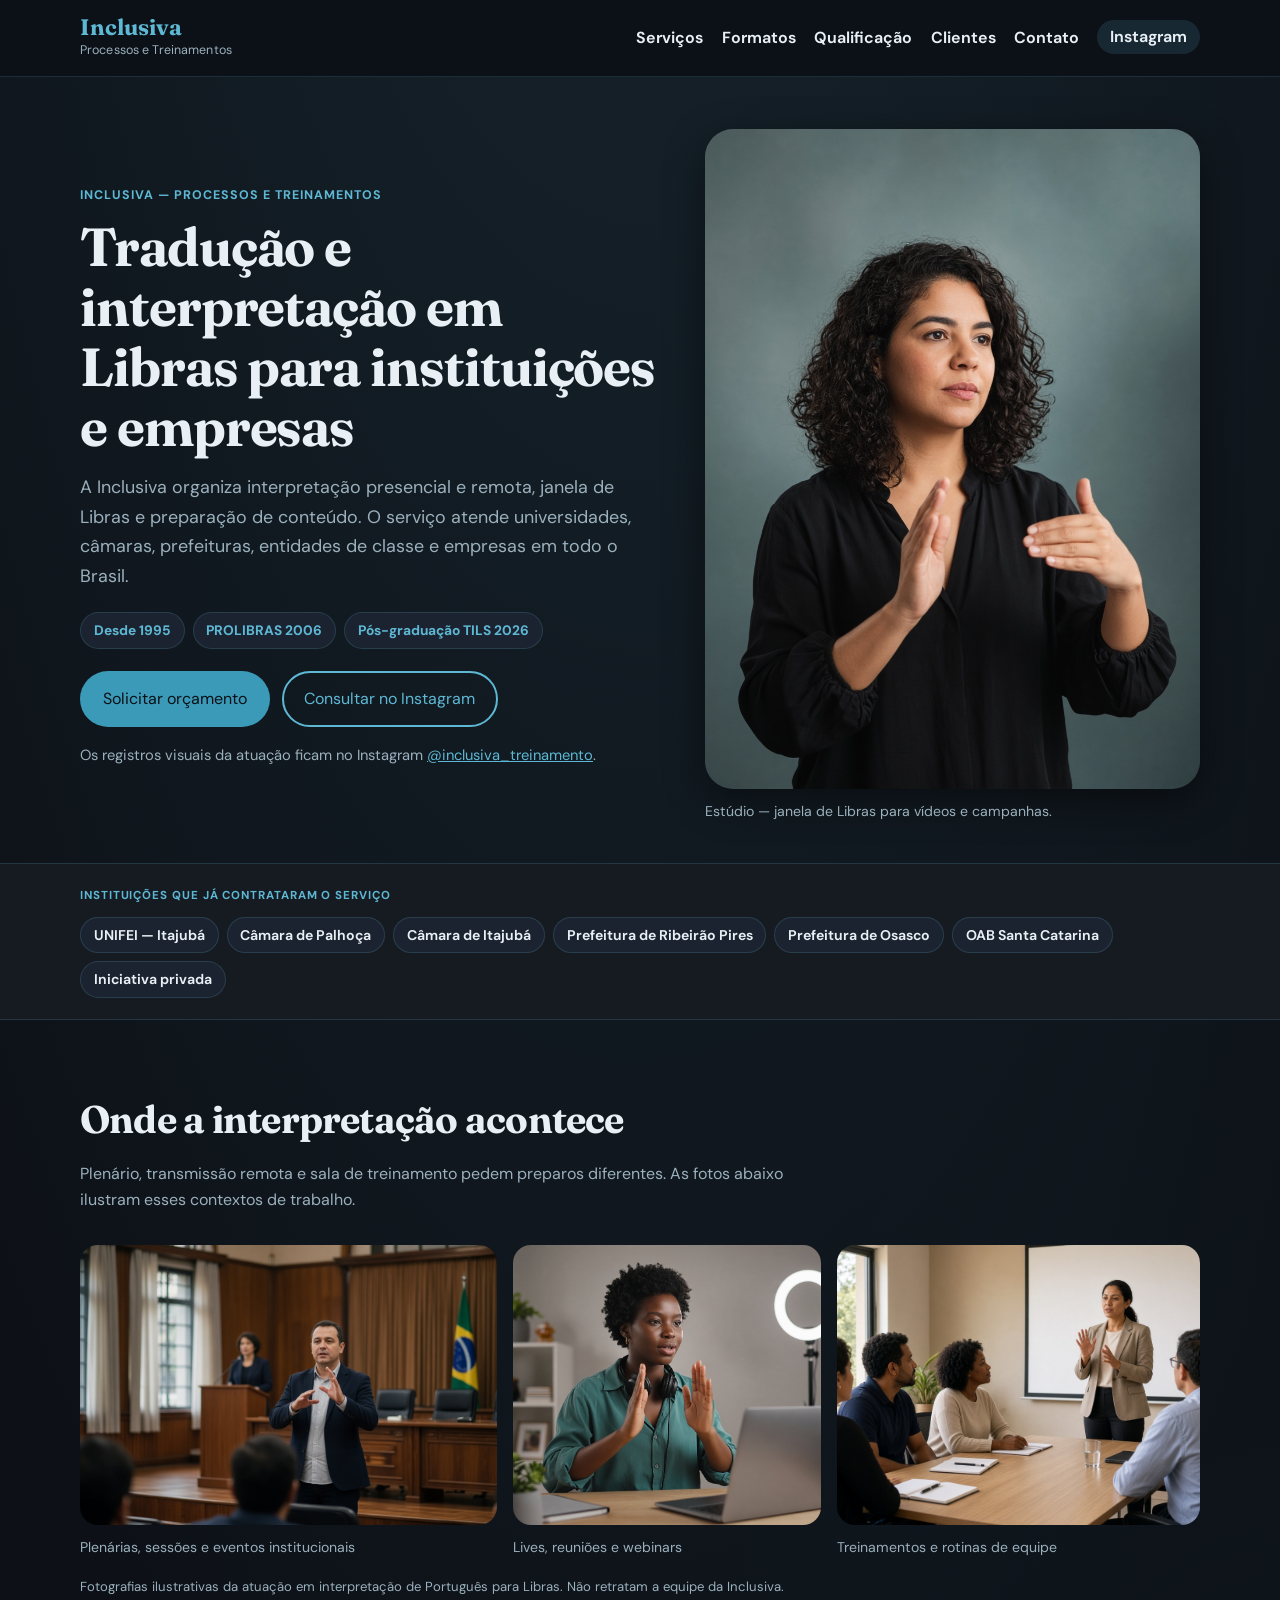
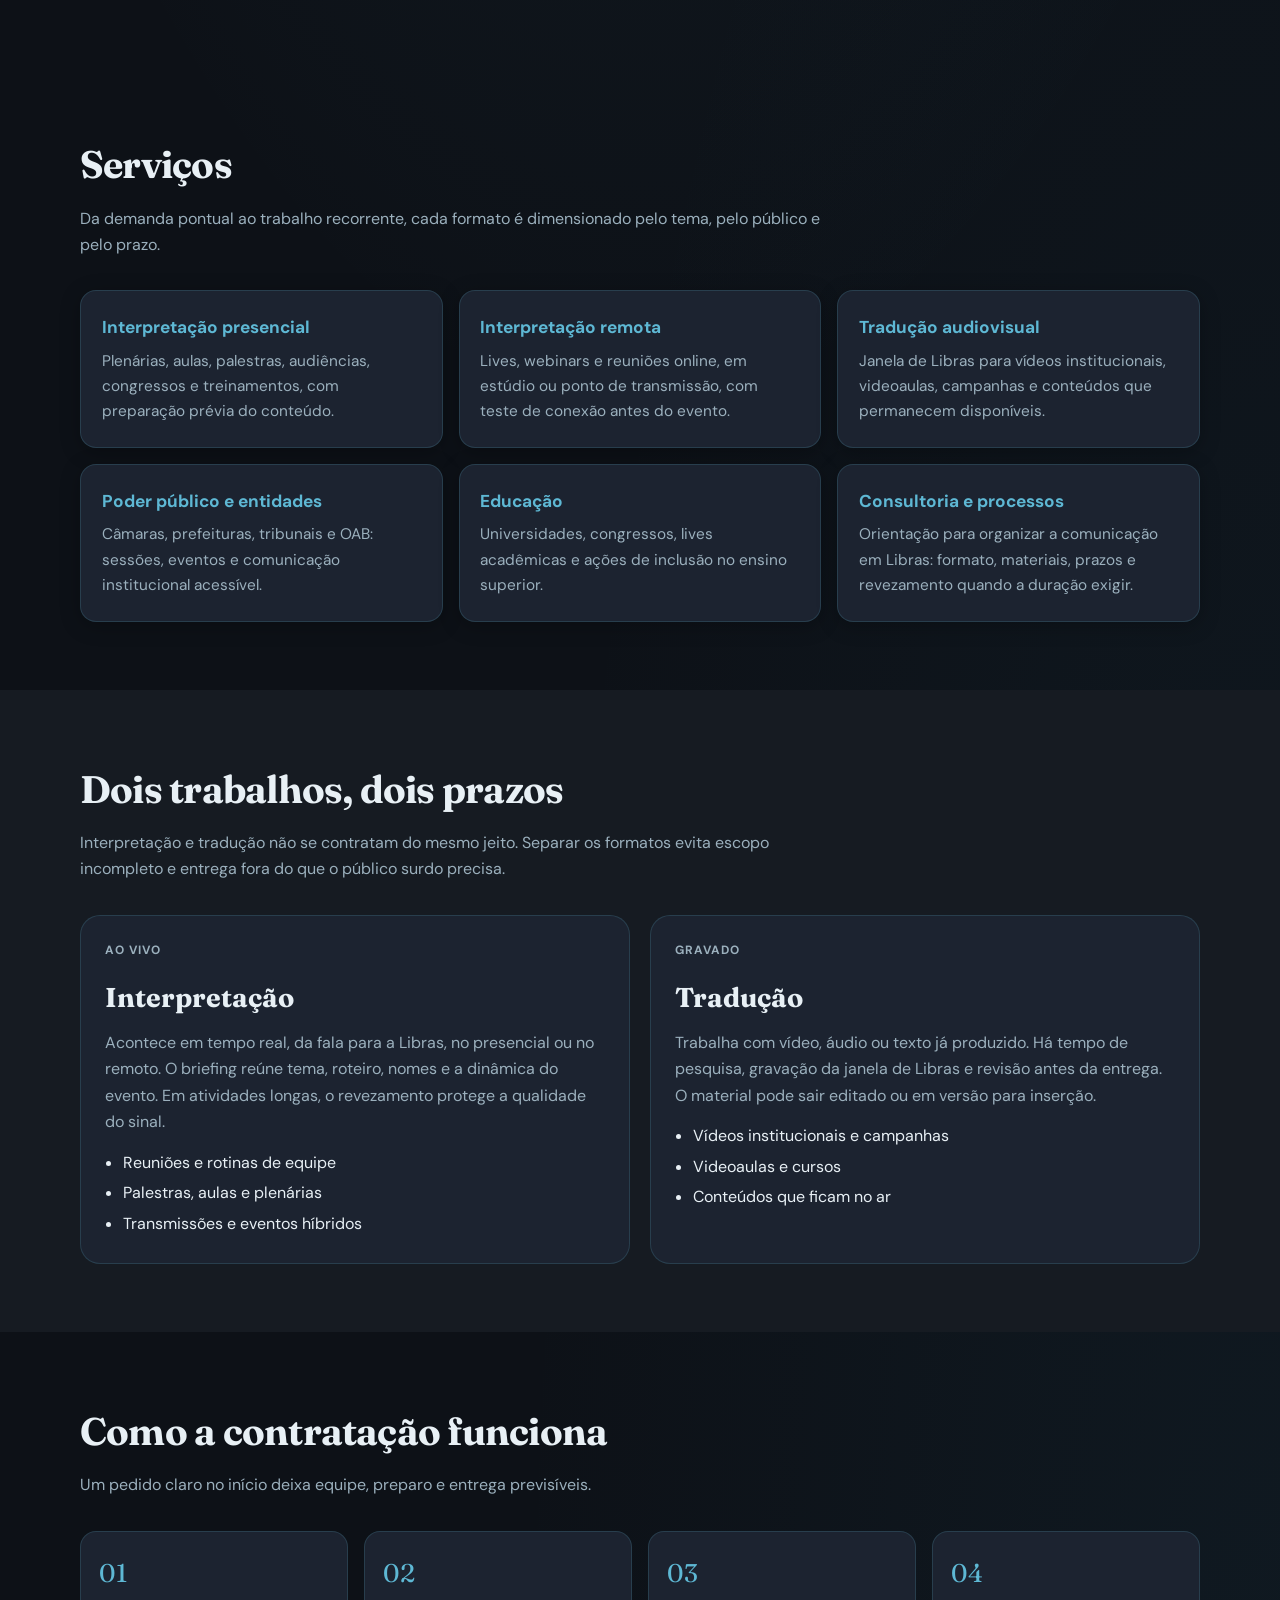
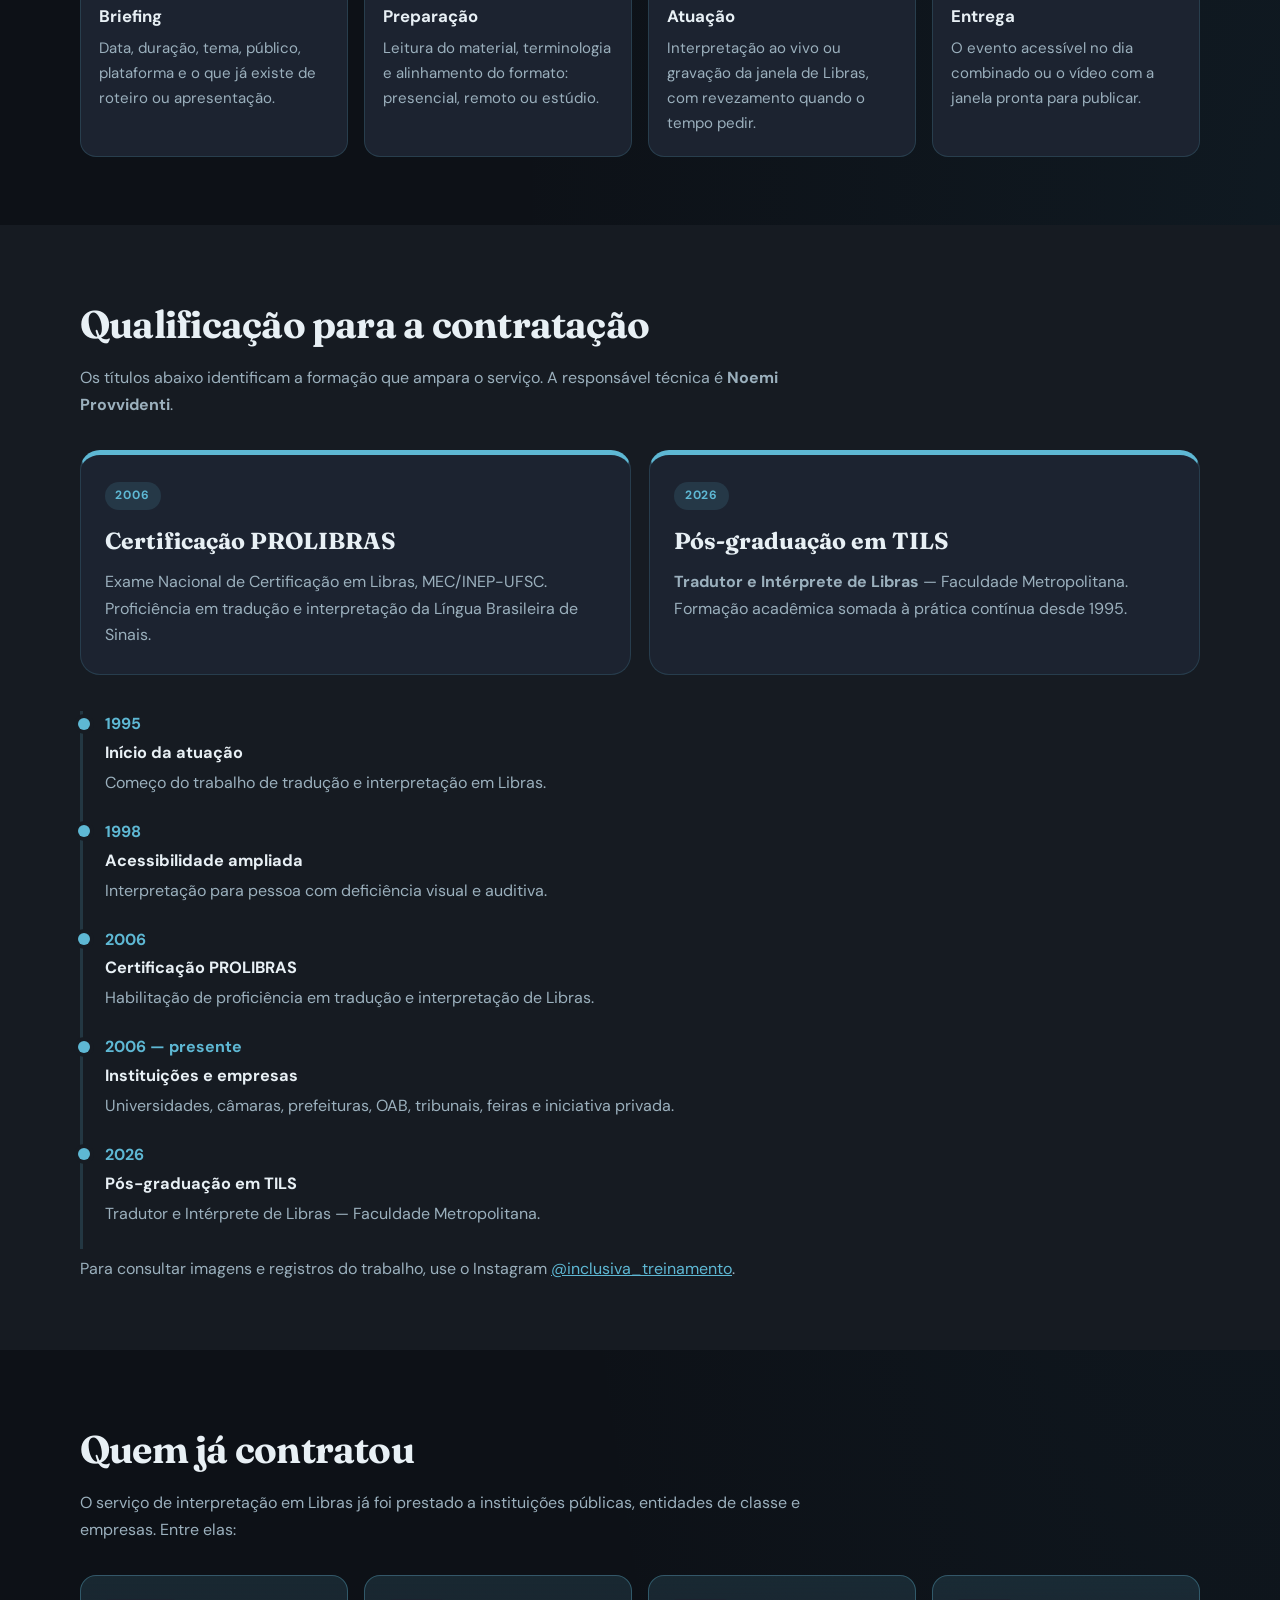
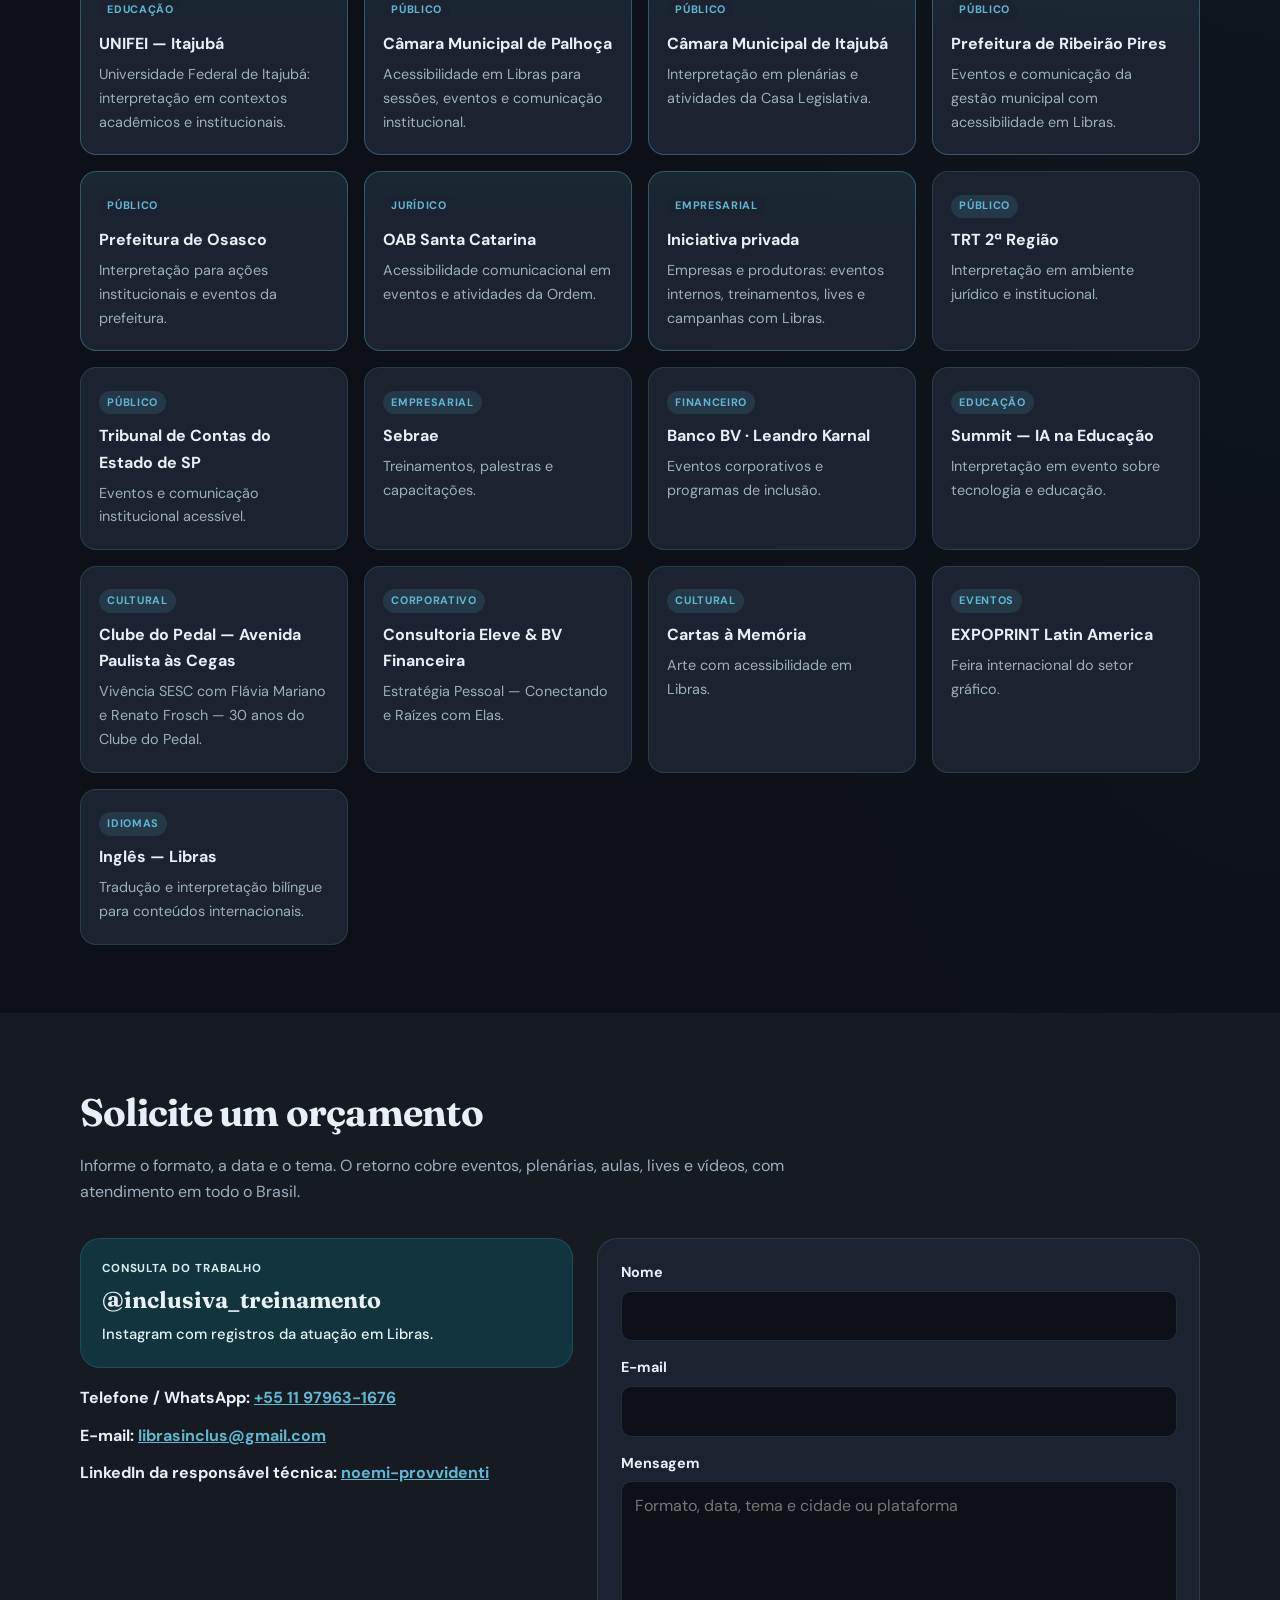
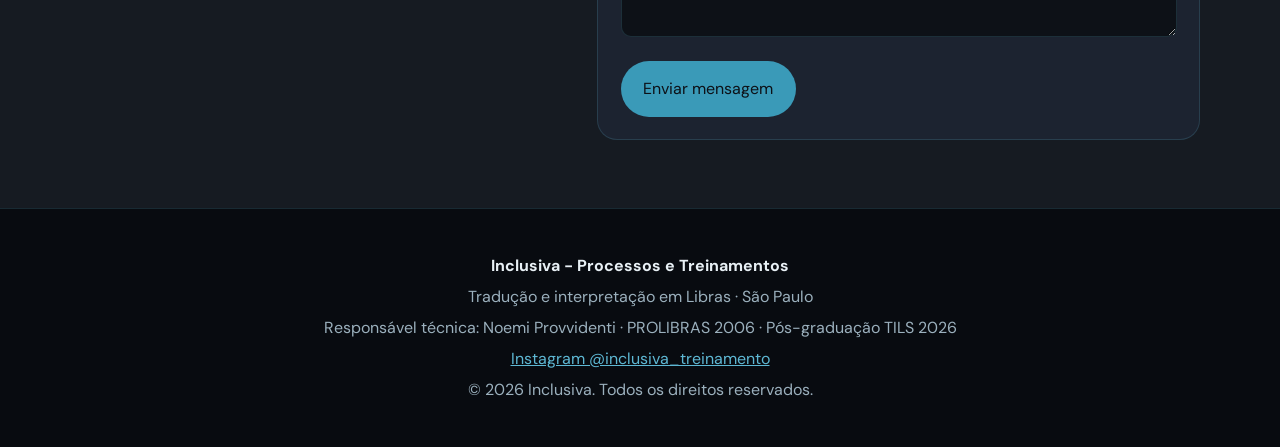
==== commit 41c4dd5c: "Restaura o fundo escuro do site anterior. Mantém o conteúdo e a estrutura atuais, com a paleta escur" ====
--- a/index.html
+++ b/index.html
@@ -4,7 +4,7 @@
   <meta charset="UTF-8">
   <meta name="viewport" content="width=device-width, initial-scale=1.0">
   <meta name="description" content="Inclusiva - Processos e Treinamentos. Tradução e interpretação em Libras para instituições e empresas. Atuação desde 1995, certificação PROLIBRAS 2006 e pós-graduação em TILS 2026.">
-  <meta name="theme-color" content="#0e4f59">
+  <meta name="theme-color" content="#0d1117">
   <title>Inclusiva - Processos e Treinamentos | Tradução e interpretação em Libras</title>
   <link rel="preconnect" href="https://fonts.googleapis.com">
   <link rel="preconnect" href="https://fonts.gstatic.com" crossorigin>
--- a/style.css
+++ b/style.css
@@ -1,30 +1,33 @@
 /* Inclusiva - Processos e Treinamentos */
 :root {
-  --teal: #0e5c68;
-  --teal-deep: #083e46;
-  --teal-soft: #e5f2f3;
-  --sand: #f3efe7;
-  --bg: #f7f4ee;
-  --bg-alt: #fffdf9;
-  --surface: #ffffff;
-  --ink: #17211f;
-  --muted: #3e514c;
-  --line: rgba(14, 92, 104, 0.16);
+  --teal: #5eb8d4;
+  --teal-deep: #3a9ab8;
+  --teal-soft: rgba(94, 184, 212, 0.14);
+  --sand: #1c2330;
+  --bg: #0d1117;
+  --bg-alt: #161b22;
+  --surface: #1c2330;
+  --ink: #e8f0f5;
+  --muted: #9bb0bd;
+  --line: rgba(94, 184, 212, 0.18);
   --white: #ffffff;
   --radius: 16px;
-  --shadow: 0 16px 40px rgba(23, 33, 31, 0.08);
+  --shadow: 0 12px 40px rgba(0, 0, 0, 0.45);
   --header-h: 76px;
   --font-sans: "DM Sans", system-ui, sans-serif;
   --font-display: "Fraunces", Georgia, serif;
 }
 
 *, *::before, *::after { box-sizing: border-box; }
-html { scroll-behavior: smooth; }
+html { scroll-behavior: smooth; color-scheme: dark; }
 body {
   margin: 0;
   font-family: var(--font-sans);
   color: var(--ink);
   background: var(--bg);
+  background-image:
+    radial-gradient(ellipse 80% 50% at 50% -20%, rgba(94, 184, 212, 0.15), transparent),
+    radial-gradient(ellipse 60% 40% at 100% 50%, rgba(45, 122, 154, 0.08), transparent);
   line-height: 1.65;
   min-height: 100vh;
 }
@@ -44,8 +47,8 @@
 :focus-visible { outline: 3px solid var(--teal); outline-offset: 3px; }
 
 img { max-width: 100%; height: auto; display: block; }
-a { color: var(--teal-deep); }
-a:hover { color: var(--teal); }
+a { color: var(--teal); }
+a:hover { color: #8fd4ea; }
 
 .container { width: min(1120px, 92vw); margin-inline: auto; }
 
@@ -53,11 +56,11 @@
   position: sticky;
   top: 0;
   z-index: 1000;
-  background: rgba(247, 244, 238, 0.92);
+  background: rgba(13, 17, 23, 0.92);
   backdrop-filter: blur(14px);
   border-bottom: 1px solid var(--line);
 }
-.site-header.is-scrolled { box-shadow: 0 8px 24px rgba(23, 33, 31, 0.06); }
+.site-header.is-scrolled { box-shadow: var(--shadow); }
 
 .header-inner {
   display: flex;
@@ -77,7 +80,7 @@
   font-family: var(--font-display);
   font-size: 1.4rem;
   font-weight: 680;
-  color: var(--teal-deep);
+  color: var(--teal);
   line-height: 1.1;
 }
 .brand span { font-size: 0.78rem; color: var(--muted); letter-spacing: 0.01em; }
@@ -86,7 +89,7 @@
   display: none;
   border: 2px solid var(--teal);
   background: var(--surface);
-  color: var(--teal-deep);
+  color: var(--teal);
   border-radius: 999px;
   padding: 0.45rem 0.9rem;
   font: inherit;
@@ -110,10 +113,10 @@
   border-bottom: 2px solid transparent;
 }
 .main-nav a:hover,
-.main-nav a:focus-visible { color: var(--teal-deep); border-bottom-color: var(--teal); }
+.main-nav a:focus-visible { color: var(--teal); border-bottom-color: var(--teal); }
 .nav-ig {
   background: var(--teal-soft);
-  color: var(--teal-deep);
+  color: var(--teal);
   border-radius: 999px;
   padding: 0.4rem 0.8rem !important;
   border-bottom: none !important;
@@ -163,7 +166,7 @@
   line-height: 1.12;
   letter-spacing: -0.02em;
   margin: 0 0 1rem;
-  color: var(--teal-deep);
+  color: var(--ink);
 }
 .lead {
   font-size: 1.12rem;
@@ -181,7 +184,7 @@
 }
 .hero-badges li {
   background: var(--surface);
-  color: var(--teal-deep);
+  color: var(--teal);
   padding: 0.4rem 0.8rem;
   border-radius: 999px;
   font-size: 0.86rem;
@@ -208,14 +211,14 @@
   font: inherit;
   transition: background 0.2s ease, color 0.2s ease, transform 0.2s ease;
 }
-.btn-primary { background: var(--teal-deep); color: var(--white); }
-.btn-primary:hover { background: var(--teal); color: var(--white); }
+.btn-primary { background: var(--teal-deep); color: var(--bg); }
+.btn-primary:hover { background: var(--teal); color: var(--bg); }
 .btn-outline {
   background: transparent;
   border-color: var(--teal);
-  color: var(--teal-deep);
-}
-.btn-outline:hover { background: var(--teal-soft); color: var(--teal-deep); }
+  color: var(--teal);
+}
+.btn-outline:hover { background: var(--teal-soft); color: #8fd4ea; }
 
 .hero-figure { margin: 0; }
 .hero-figure img {
@@ -235,8 +238,10 @@
 
 .clients-strip {
   padding: 1.35rem 0;
-  background: var(--teal-deep);
-  color: var(--white);
+  background: var(--bg-alt);
+  color: var(--ink);
+  border-top: 1px solid var(--line);
+  border-bottom: 1px solid var(--line);
 }
 .strip-label {
   margin: 0 0 0.75rem;
@@ -244,7 +249,7 @@
   letter-spacing: 0.08em;
   text-transform: uppercase;
   font-weight: 700;
-  color: #d5ecee;
+  color: var(--teal);
 }
 .strip-list {
   list-style: none;
@@ -255,7 +260,8 @@
   gap: 0.5rem;
 }
 .strip-list li {
-  border: 1px solid rgba(255, 255, 255, 0.28);
+  background: var(--surface);
+  border: 1px solid var(--line);
   border-radius: 999px;
   padding: 0.35rem 0.8rem;
   font-size: 0.88rem;
@@ -267,7 +273,7 @@
   font-family: var(--font-display);
   font-size: clamp(1.8rem, 3vw, 2.4rem);
   font-weight: 680;
-  color: var(--teal-deep);
+  color: var(--ink);
   margin: 0 0 0.55rem;
   letter-spacing: -0.02em;
 }
@@ -308,12 +314,12 @@
   border-radius: var(--radius);
   padding: 1.35rem 1.3rem 1.4rem;
   border: 1px solid var(--line);
-  box-shadow: 0 1px 0 rgba(255, 255, 255, 0.8) inset;
+  box-shadow: 0 4px 20px rgba(0, 0, 0, 0.25);
 }
 .card h3 {
   margin: 0 0 0.45rem;
   font-size: 1.08rem;
-  color: var(--teal-deep);
+  color: var(--teal);
 }
 .card p { margin: 0; color: var(--muted); font-size: 0.96rem; }
 
@@ -340,7 +346,7 @@
   font-family: var(--font-display);
   font-size: 1.7rem;
   margin: 0 0 0.6rem;
-  color: var(--teal-deep);
+  color: var(--ink);
 }
 .format-card p { margin: 0 0 0.9rem; color: var(--muted); }
 .format-card ul {
@@ -374,7 +380,7 @@
   color: var(--teal);
   margin-bottom: 0.55rem;
 }
-.steps h3 { margin: 0 0 0.35rem; font-size: 1.05rem; color: var(--teal-deep); }
+.steps h3 { margin: 0 0 0.35rem; font-size: 1.05rem; color: var(--ink); }
 .steps p { margin: 0; color: var(--muted); font-size: 0.94rem; }
 
 .formation-grid {
@@ -396,7 +402,7 @@
   font-weight: 700;
   letter-spacing: 0.08em;
   text-transform: uppercase;
-  color: var(--teal-deep);
+  color: var(--teal);
   background: var(--teal-soft);
   padding: 0.25rem 0.65rem;
   border-radius: 999px;
@@ -451,7 +457,7 @@
 }
 .portfolio-card.featured {
   background: linear-gradient(180deg, var(--teal-soft), var(--surface) 42%);
-  border-color: rgba(14, 92, 104, 0.28);
+  border-color: rgba(94, 184, 212, 0.35);
 }
 .portfolio-tag {
   display: inline-block;
@@ -459,7 +465,7 @@
   font-weight: 700;
   letter-spacing: 0.06em;
   text-transform: uppercase;
-  color: var(--teal-deep);
+  color: var(--teal);
   background: var(--teal-soft);
   padding: 0.18rem 0.5rem;
   border-radius: 999px;
@@ -482,13 +488,14 @@
   flex-direction: column;
   gap: 0.2rem;
   text-decoration: none;
-  background: var(--teal-deep);
-  color: var(--white);
+  background: #12343c;
+  color: var(--ink);
+  border: 1px solid var(--line);
   border-radius: 20px;
   padding: 1.25rem 1.3rem;
   margin-bottom: 1.1rem;
 }
-.ig-card:hover { background: var(--teal); color: var(--white); }
+.ig-card:hover { background: #184651; color: var(--ink); }
 .ig-card strong { font-family: var(--font-display); font-size: 1.45rem; font-weight: 680; }
 .ig-label {
   font-size: 0.72rem;
@@ -526,14 +533,15 @@
 .contact-form textarea:focus-visible { border-color: var(--teal); }
 
 .site-footer {
-  background: var(--teal-deep);
-  color: #d7e7e8;
+  background: #080b10;
+  color: var(--muted);
   padding: 2.4rem 0;
   text-align: center;
+  border-top: 1px solid var(--line);
 }
 .site-footer p { margin: 0.3rem 0; }
-.site-footer strong,
-.site-footer a { color: var(--white); }
+.site-footer strong { color: var(--ink); }
+.site-footer a { color: var(--teal); }
 
 .back-to-top {
   position: fixed;
@@ -544,7 +552,7 @@
   border-radius: 50%;
   border: none;
   background: var(--teal-deep);
-  color: var(--white);
+  color: var(--bg);
   font-size: 1.2rem;
   cursor: pointer;
   box-shadow: var(--shadow);
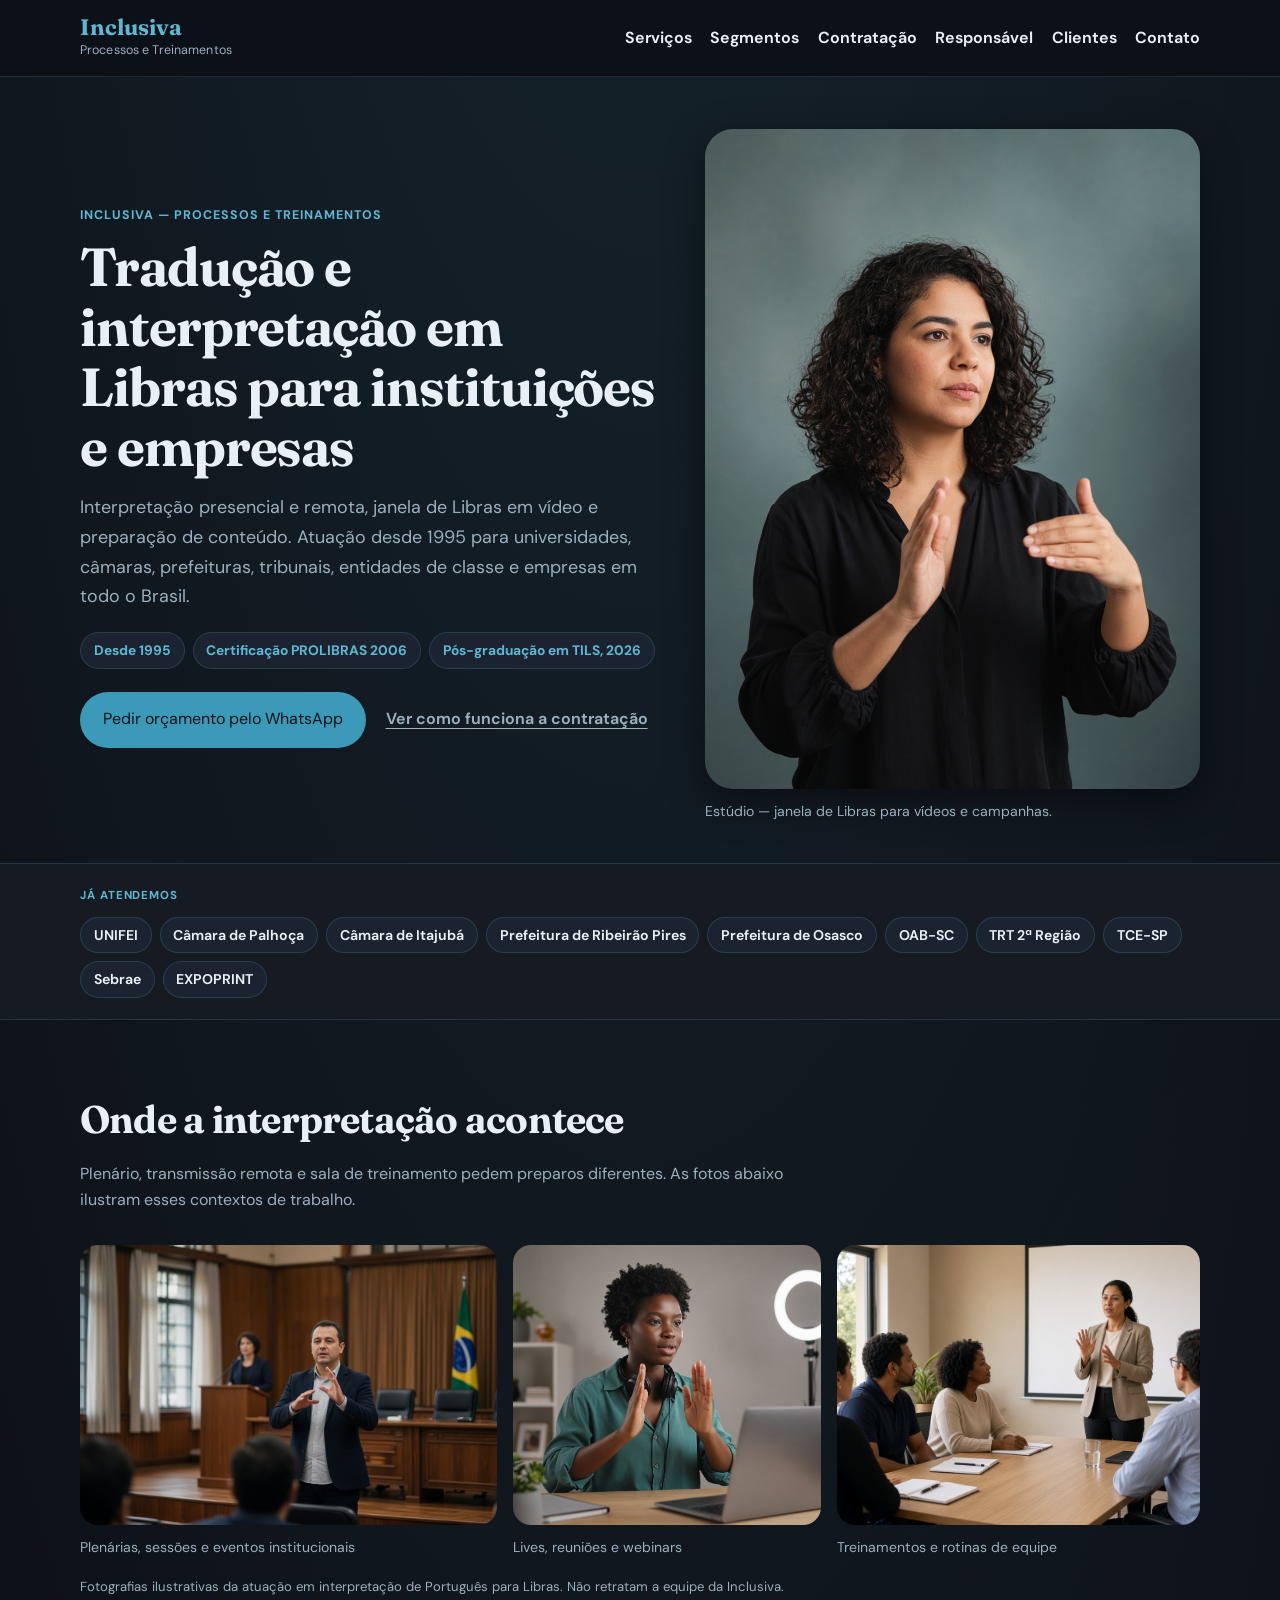
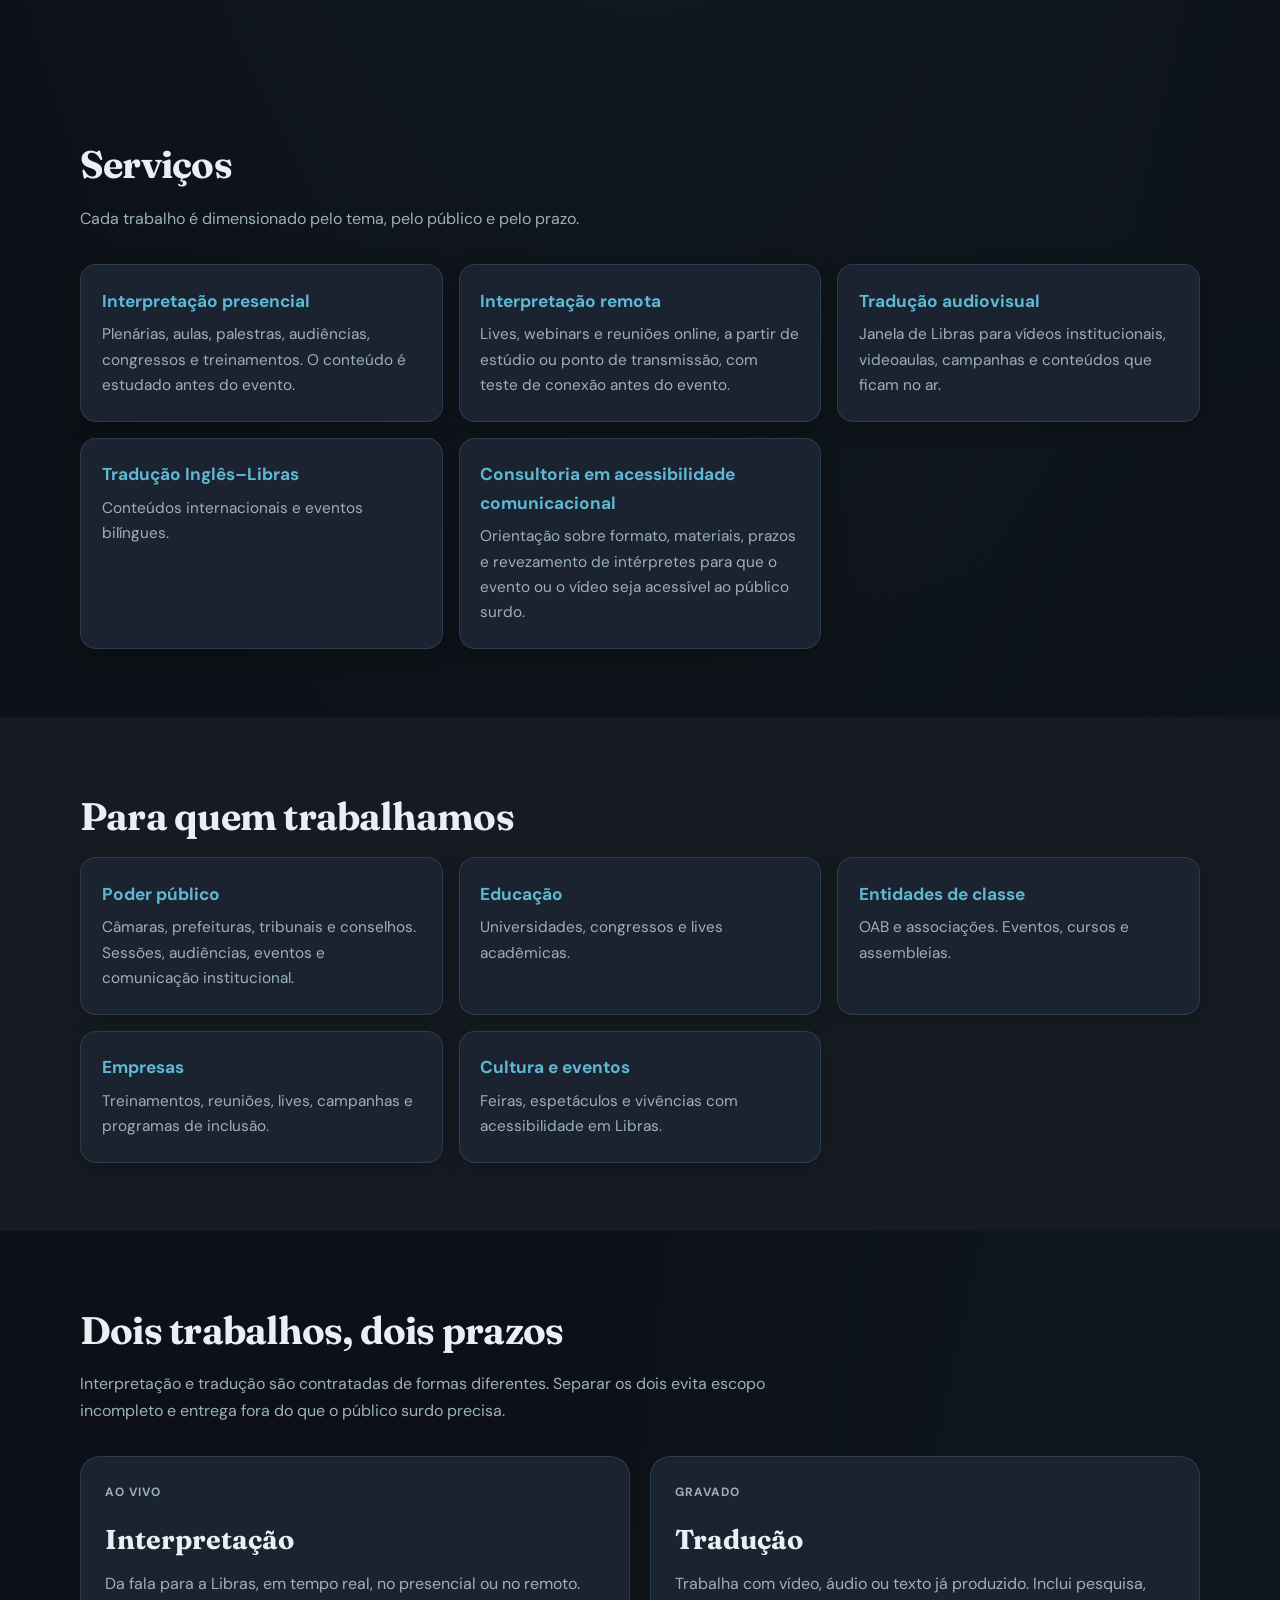
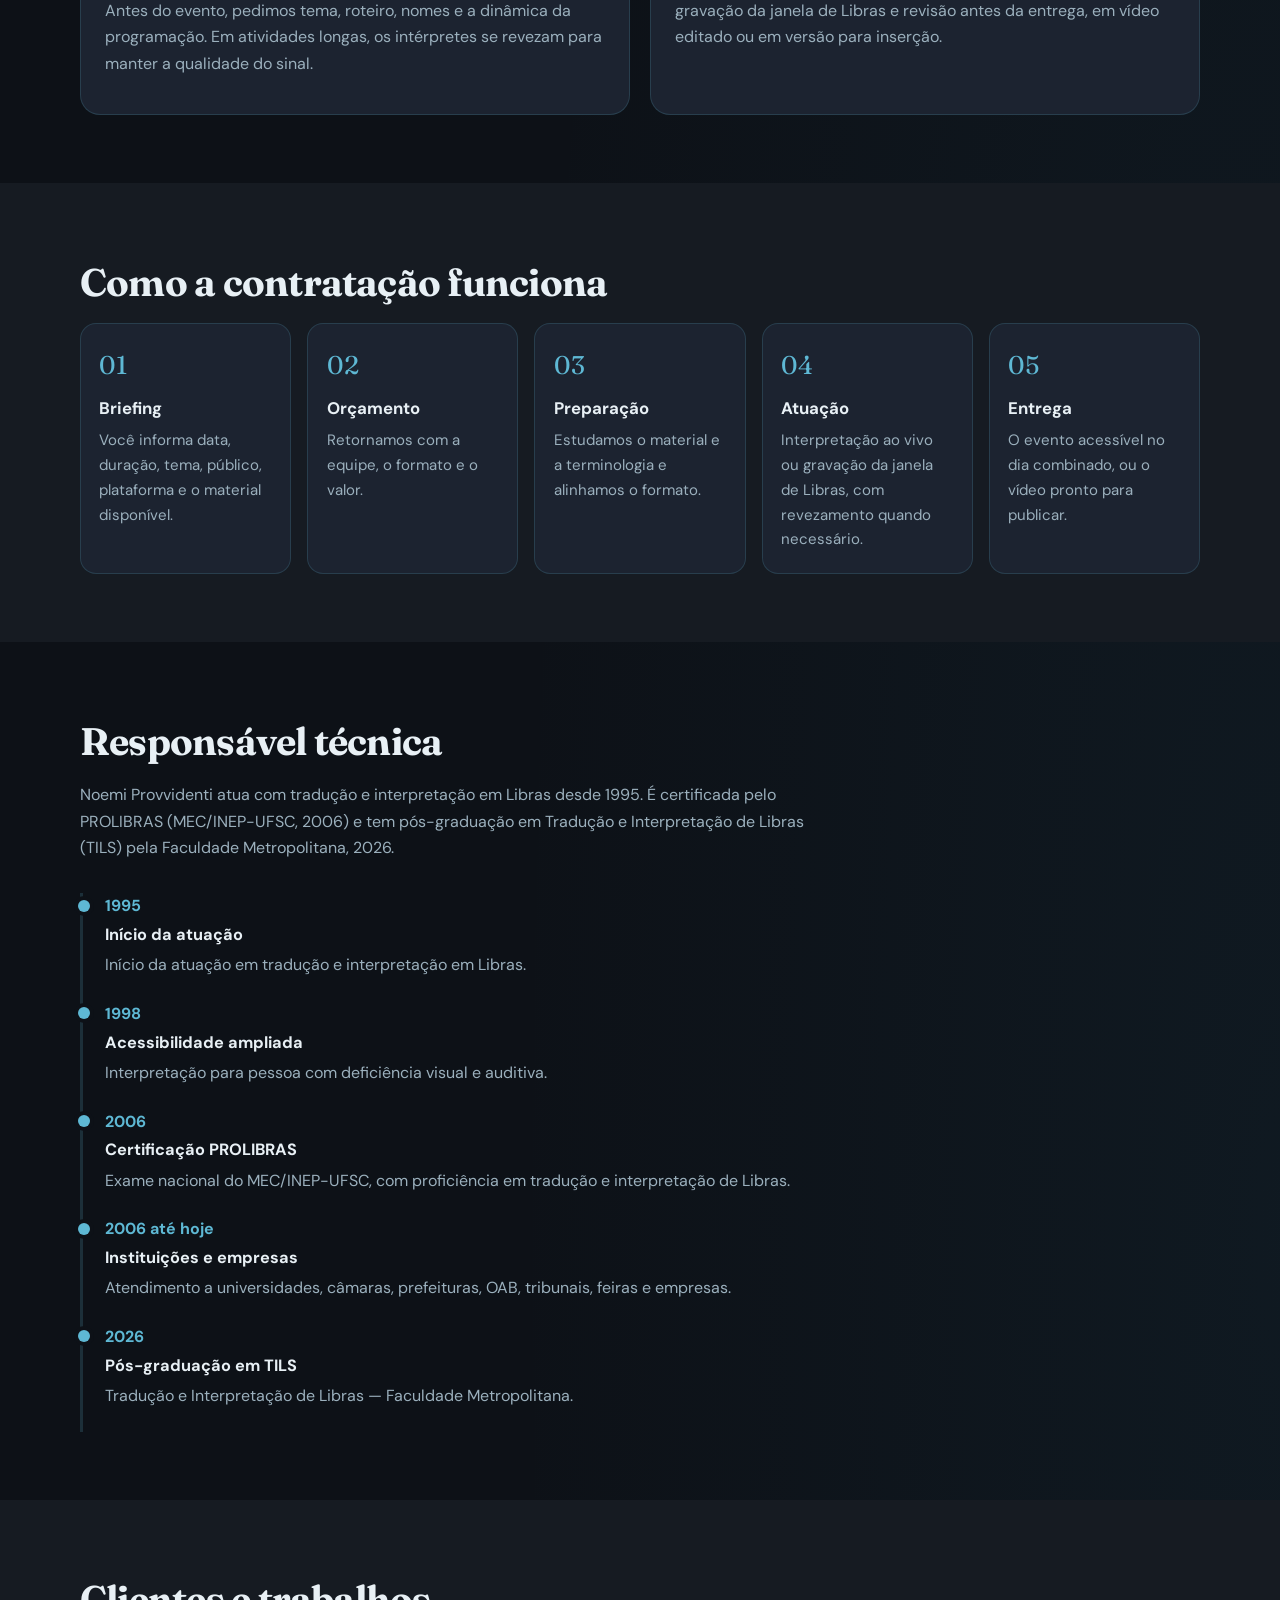
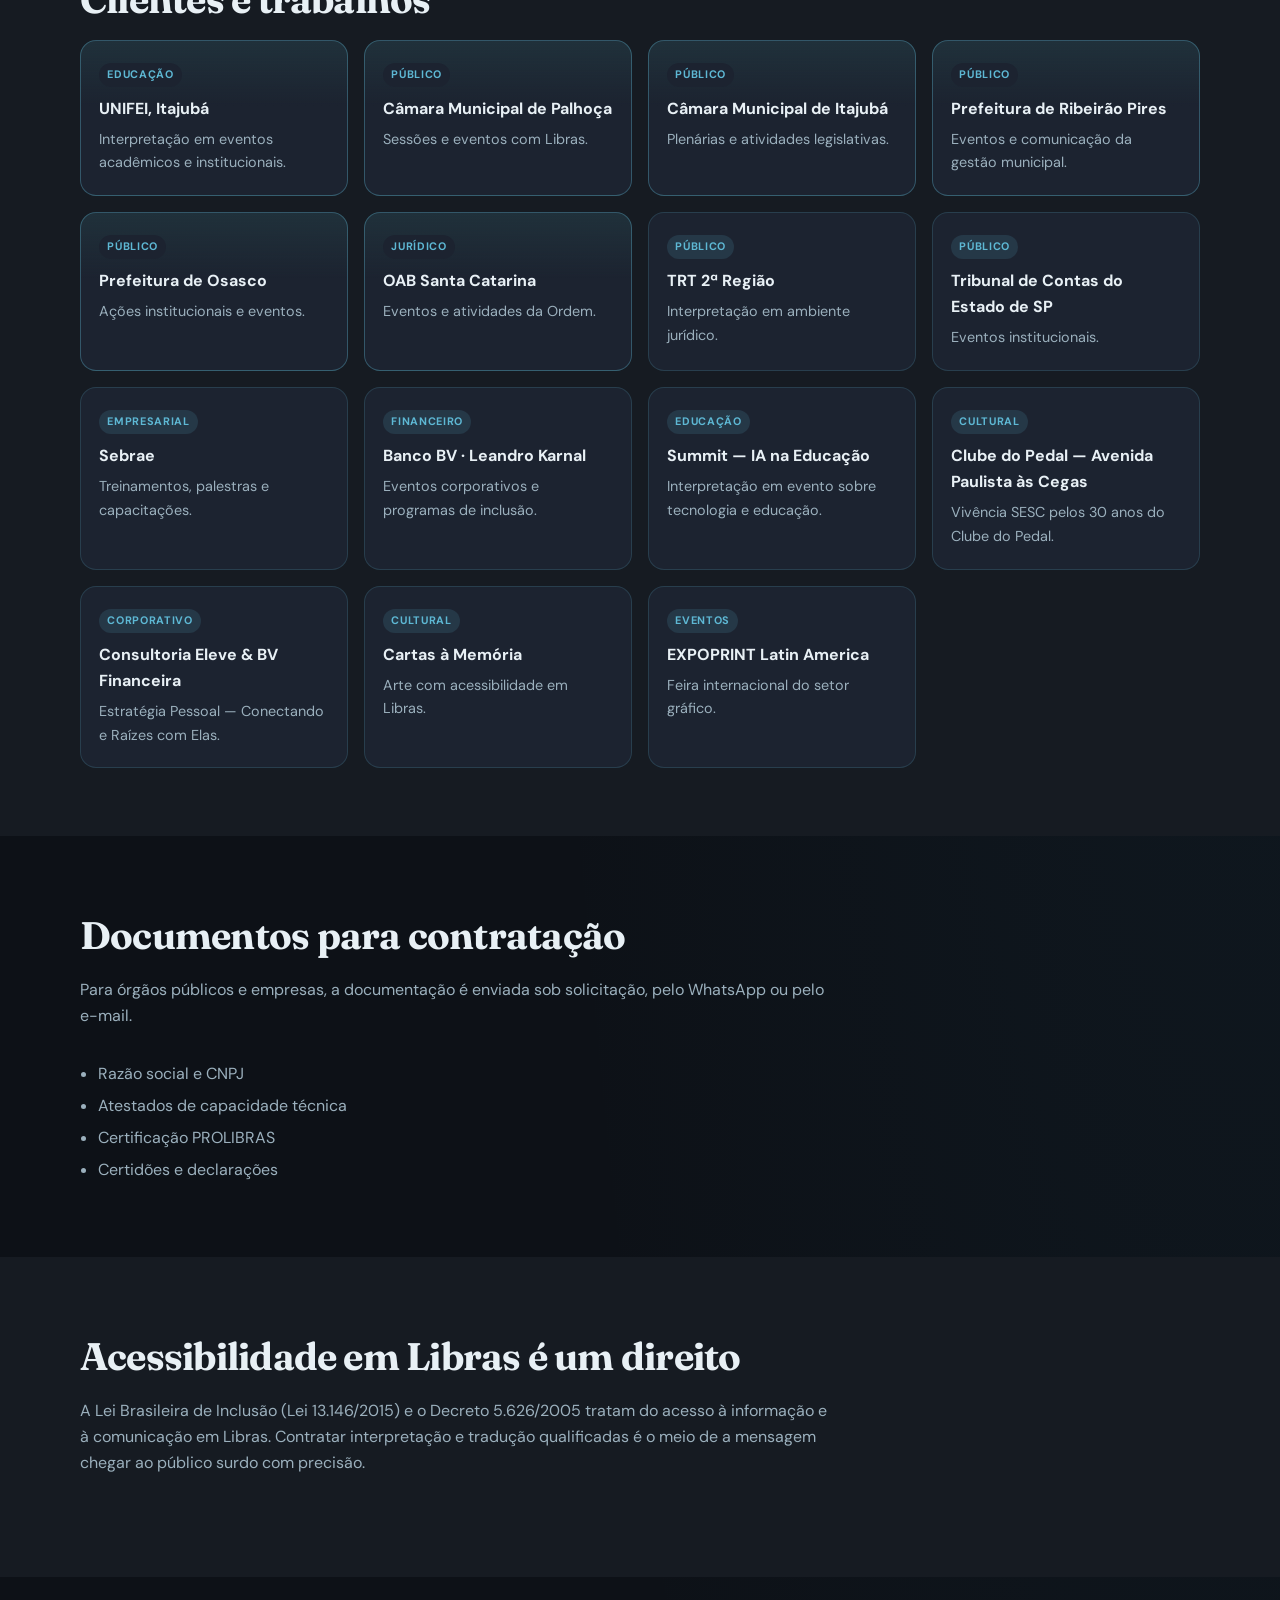
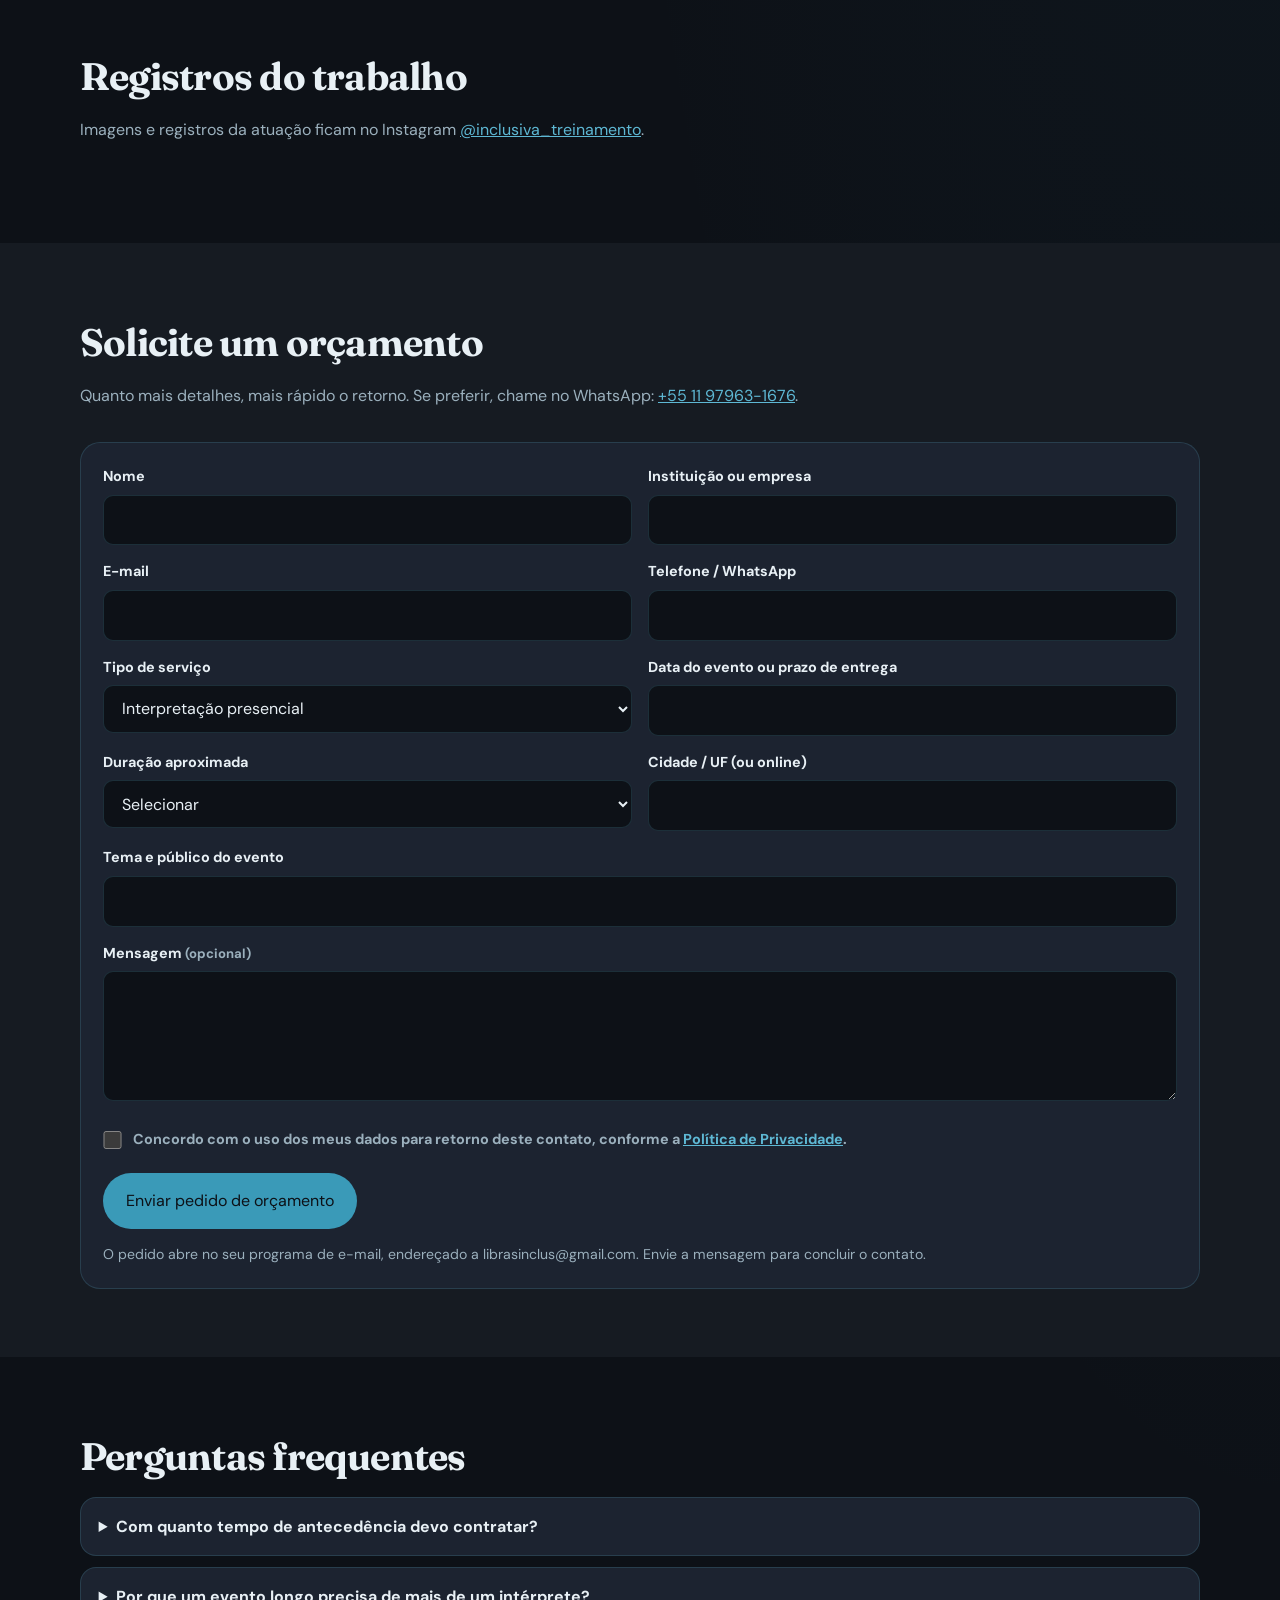
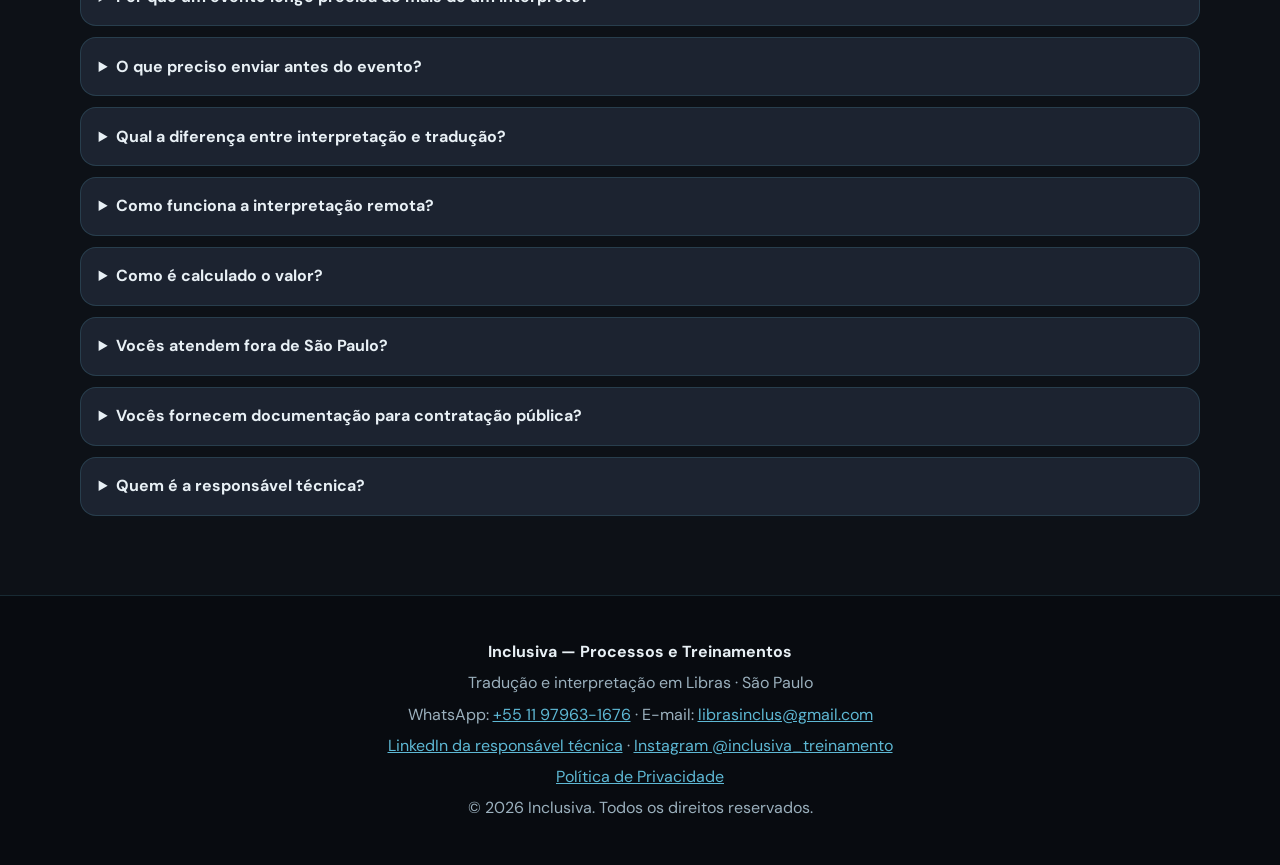
==== commit 5c24dd93: "Organiza o site para quem contrata interpretação e tradução. Inclui segmentos, contratação, FAQ e po" ====
--- a/index.html
+++ b/index.html
@@ -3,7 +3,7 @@
 <head>
   <meta charset="UTF-8">
   <meta name="viewport" content="width=device-width, initial-scale=1.0">
-  <meta name="description" content="Inclusiva - Processos e Treinamentos. Tradução e interpretação em Libras para instituições e empresas. Atuação desde 1995, certificação PROLIBRAS 2006 e pós-graduação em TILS 2026.">
+  <meta name="description" content="Inclusiva - Processos e Treinamentos. Tradução e interpretação em Libras para instituições e empresas. Atuação desde 1995, certificação PROLIBRAS 2006 e pós-graduação em TILS, 2026.">
   <meta name="theme-color" content="#0d1117">
   <title>Inclusiva - Processos e Treinamentos | Tradução e interpretação em Libras</title>
   <link rel="preconnect" href="https://fonts.googleapis.com">
@@ -24,11 +24,11 @@
       <nav id="menu-principal" class="main-nav" aria-label="Principal">
         <ul>
           <li><a href="#servicos">Serviços</a></li>
-          <li><a href="#formatos">Formatos</a></li>
-          <li><a href="#qualificacao">Qualificação</a></li>
+          <li><a href="#segmentos">Segmentos</a></li>
+          <li><a href="#como-funciona">Contratação</a></li>
+          <li><a href="#qualificacao">Responsável</a></li>
           <li><a href="#clientes">Clientes</a></li>
           <li><a href="#contato">Contato</a></li>
-          <li><a class="nav-ig" href="https://www.instagram.com/inclusiva_treinamento" target="_blank" rel="noopener noreferrer">Instagram</a></li>
         </ul>
       </nav>
     </div>
@@ -40,17 +40,16 @@
         <div class="hero-copy">
           <p class="hero-kicker">Inclusiva — Processos e Treinamentos</p>
           <h1>Tradução e interpretação em Libras para instituições e empresas</h1>
-          <p class="lead">A Inclusiva organiza interpretação presencial e remota, janela de Libras e preparação de conteúdo. O serviço atende universidades, câmaras, prefeituras, entidades de classe e empresas em todo o Brasil.</p>
+          <p class="lead">Interpretação presencial e remota, janela de Libras em vídeo e preparação de conteúdo. Atuação desde 1995 para universidades, câmaras, prefeituras, tribunais, entidades de classe e empresas em todo o Brasil.</p>
           <ul class="hero-badges" aria-label="Credenciais para contratação">
             <li>Desde 1995</li>
-            <li>PROLIBRAS 2006</li>
-            <li>Pós-graduação TILS 2026</li>
+            <li>Certificação PROLIBRAS 2006</li>
+            <li>Pós-graduação em TILS, 2026</li>
           </ul>
           <div class="hero-cta">
-            <a class="btn btn-primary" href="#contato">Solicitar orçamento</a>
-            <a class="btn btn-outline" href="https://www.instagram.com/inclusiva_treinamento" target="_blank" rel="noopener noreferrer">Consultar no Instagram</a>
+            <a class="btn btn-primary" href="https://wa.me/5511979631676?text=Ol%C3%A1%2C%20gostaria%20de%20um%20or%C3%A7amento%20de%20tradu%C3%A7%C3%A3o%20ou%20interpreta%C3%A7%C3%A3o%20em%20Libras.">Pedir orçamento pelo WhatsApp</a>
+            <a class="text-link" href="#como-funciona">Ver como funciona a contratação</a>
           </div>
-          <p class="hero-note">Os registros visuais da atuação ficam no Instagram <a href="https://www.instagram.com/inclusiva_treinamento" target="_blank" rel="noopener noreferrer">@inclusiva_treinamento</a>.</p>
         </div>
         <figure class="hero-figure">
           <img src="interprete-estudio.jpg" width="864" height="1152" alt="Imagem ilustrativa de uma intérprete em estúdio, com as mãos em posição de sinalização em Libras">
@@ -61,15 +60,18 @@
 
     <section class="clients-strip" aria-label="Instituições atendidas">
       <div class="container">
-        <p class="strip-label">Instituições que já contrataram o serviço</p>
+        <p class="strip-label">Já atendemos</p>
         <ul class="strip-list">
-          <li>UNIFEI — Itajubá</li>
+          <li>UNIFEI</li>
           <li>Câmara de Palhoça</li>
           <li>Câmara de Itajubá</li>
           <li>Prefeitura de Ribeirão Pires</li>
           <li>Prefeitura de Osasco</li>
-          <li>OAB Santa Catarina</li>
-          <li>Iniciativa privada</li>
+          <li>OAB-SC</li>
+          <li>TRT 2ª Região</li>
+          <li>TCE-SP</li>
+          <li>Sebrae</li>
+          <li>EXPOPRINT</li>
         </ul>
       </div>
     </section>
@@ -101,111 +103,116 @@
     <section id="servicos">
       <div class="container reveal">
         <h2 class="section-title">Serviços</h2>
-        <p class="section-intro">Da demanda pontual ao trabalho recorrente, cada formato é dimensionado pelo tema, pelo público e pelo prazo.</p>
+        <p class="section-intro">Cada trabalho é dimensionado pelo tema, pelo público e pelo prazo.</p>
         <div class="cards">
           <article class="card">
             <h3>Interpretação presencial</h3>
-            <p>Plenárias, aulas, palestras, audiências, congressos e treinamentos, com preparação prévia do conteúdo.</p>
+            <p>Plenárias, aulas, palestras, audiências, congressos e treinamentos. O conteúdo é estudado antes do evento.</p>
           </article>
           <article class="card">
             <h3>Interpretação remota</h3>
-            <p>Lives, webinars e reuniões online, em estúdio ou ponto de transmissão, com teste de conexão antes do evento.</p>
+            <p>Lives, webinars e reuniões online, a partir de estúdio ou ponto de transmissão, com teste de conexão antes do evento.</p>
           </article>
           <article class="card">
             <h3>Tradução audiovisual</h3>
-            <p>Janela de Libras para vídeos institucionais, videoaulas, campanhas e conteúdos que permanecem disponíveis.</p>
-          </article>
-          <article class="card">
-            <h3>Poder público e entidades</h3>
-            <p>Câmaras, prefeituras, tribunais e OAB: sessões, eventos e comunicação institucional acessível.</p>
+            <p>Janela de Libras para vídeos institucionais, videoaulas, campanhas e conteúdos que ficam no ar.</p>
+          </article>
+          <article class="card">
+            <h3>Tradução Inglês–Libras</h3>
+            <p>Conteúdos internacionais e eventos bilíngues.</p>
+          </article>
+          <article class="card">
+            <h3>Consultoria em acessibilidade comunicacional</h3>
+            <p>Orientação sobre formato, materiais, prazos e revezamento de intérpretes para que o evento ou o vídeo seja acessível ao público surdo.</p>
+          </article>
+        </div>
+      </div>
+    </section>
+
+    <section id="segmentos" class="section-alt">
+      <div class="container reveal">
+        <h2 class="section-title">Para quem trabalhamos</h2>
+        <div class="cards">
+          <article class="card">
+            <h3>Poder público</h3>
+            <p>Câmaras, prefeituras, tribunais e conselhos. Sessões, audiências, eventos e comunicação institucional.</p>
           </article>
           <article class="card">
             <h3>Educação</h3>
-            <p>Universidades, congressos, lives acadêmicas e ações de inclusão no ensino superior.</p>
-          </article>
-          <article class="card">
-            <h3>Consultoria e processos</h3>
-            <p>Orientação para organizar a comunicação em Libras: formato, materiais, prazos e revezamento quando a duração exigir.</p>
-          </article>
-        </div>
-      </div>
-    </section>
-
-    <section id="formatos" class="section-alt">
+            <p>Universidades, congressos e lives acadêmicas.</p>
+          </article>
+          <article class="card">
+            <h3>Entidades de classe</h3>
+            <p>OAB e associações. Eventos, cursos e assembleias.</p>
+          </article>
+          <article class="card">
+            <h3>Empresas</h3>
+            <p>Treinamentos, reuniões, lives, campanhas e programas de inclusão.</p>
+          </article>
+          <article class="card">
+            <h3>Cultura e eventos</h3>
+            <p>Feiras, espetáculos e vivências com acessibilidade em Libras.</p>
+          </article>
+        </div>
+      </div>
+    </section>
+
+    <section id="formatos">
       <div class="container reveal">
         <h2 class="section-title">Dois trabalhos, dois prazos</h2>
-        <p class="section-intro">Interpretação e tradução não se contratam do mesmo jeito. Separar os formatos evita escopo incompleto e entrega fora do que o público surdo precisa.</p>
+        <p class="section-intro">Interpretação e tradução são contratadas de formas diferentes. Separar os dois evita escopo incompleto e entrega fora do que o público surdo precisa.</p>
         <div class="format-grid">
           <article class="format-card">
             <p class="format-kicker">Ao vivo</p>
             <h3>Interpretação</h3>
-            <p>Acontece em tempo real, da fala para a Libras, no presencial ou no remoto. O briefing reúne tema, roteiro, nomes e a dinâmica do evento. Em atividades longas, o revezamento protege a qualidade do sinal.</p>
-            <ul>
-              <li>Reuniões e rotinas de equipe</li>
-              <li>Palestras, aulas e plenárias</li>
-              <li>Transmissões e eventos híbridos</li>
-            </ul>
+            <p>Da fala para a Libras, em tempo real, no presencial ou no remoto. Antes do evento, pedimos tema, roteiro, nomes e a dinâmica da programação. Em atividades longas, os intérpretes se revezam para manter a qualidade do sinal.</p>
           </article>
           <article class="format-card">
             <p class="format-kicker">Gravado</p>
             <h3>Tradução</h3>
-            <p>Trabalha com vídeo, áudio ou texto já produzido. Há tempo de pesquisa, gravação da janela de Libras e revisão antes da entrega. O material pode sair editado ou em versão para inserção.</p>
-            <ul>
-              <li>Vídeos institucionais e campanhas</li>
-              <li>Videoaulas e cursos</li>
-              <li>Conteúdos que ficam no ar</li>
-            </ul>
-          </article>
-        </div>
-      </div>
-    </section>
-
-    <section id="como-funciona">
+            <p>Trabalha com vídeo, áudio ou texto já produzido. Inclui pesquisa, gravação da janela de Libras e revisão antes da entrega, em vídeo editado ou em versão para inserção.</p>
+          </article>
+        </div>
+      </div>
+    </section>
+
+    <section id="como-funciona" class="section-alt">
       <div class="container reveal">
         <h2 class="section-title">Como a contratação funciona</h2>
-        <p class="section-intro">Um pedido claro no início deixa equipe, preparo e entrega previsíveis.</p>
         <ol class="steps">
           <li>
             <h3>Briefing</h3>
-            <p>Data, duração, tema, público, plataforma e o que já existe de roteiro ou apresentação.</p>
+            <p>Você informa data, duração, tema, público, plataforma e o material disponível.</p>
+          </li>
+          <li>
+            <h3>Orçamento</h3>
+            <p>Retornamos com a equipe, o formato e o valor.</p>
           </li>
           <li>
             <h3>Preparação</h3>
-            <p>Leitura do material, terminologia e alinhamento do formato: presencial, remoto ou estúdio.</p>
+            <p>Estudamos o material e a terminologia e alinhamos o formato.</p>
           </li>
           <li>
             <h3>Atuação</h3>
-            <p>Interpretação ao vivo ou gravação da janela de Libras, com revezamento quando o tempo pedir.</p>
+            <p>Interpretação ao vivo ou gravação da janela de Libras, com revezamento quando necessário.</p>
           </li>
           <li>
             <h3>Entrega</h3>
-            <p>O evento acessível no dia combinado ou o vídeo com a janela pronta para publicar.</p>
+            <p>O evento acessível no dia combinado, ou o vídeo pronto para publicar.</p>
           </li>
         </ol>
       </div>
     </section>
 
-    <section id="qualificacao" class="section-alt">
-      <div class="container reveal">
-        <h2 class="section-title">Qualificação para a contratação</h2>
-        <p class="section-intro">Os títulos abaixo identificam a formação que ampara o serviço. A responsável técnica é <strong>Noemi Provvidenti</strong>.</p>
-        <div class="formation-grid">
-          <article class="formation-card">
-            <span class="formation-year">2006</span>
-            <h3>Certificação PROLIBRAS</h3>
-            <p>Exame Nacional de Certificação em Libras, MEC/INEP-UFSC. Proficiência em tradução e interpretação da Língua Brasileira de Sinais.</p>
-          </article>
-          <article class="formation-card">
-            <span class="formation-year">2026</span>
-            <h3>Pós-graduação em TILS</h3>
-            <p><strong>Tradutor e Intérprete de Libras</strong> — Faculdade Metropolitana. Formação acadêmica somada à prática contínua desde 1995.</p>
-          </article>
-        </div>
+    <section id="qualificacao">
+      <div class="container reveal">
+        <h2 class="section-title">Responsável técnica</h2>
+        <p class="section-intro">Noemi Provvidenti atua com tradução e interpretação em Libras desde 1995. É certificada pelo PROLIBRAS (MEC/INEP-UFSC, 2006) e tem pós-graduação em Tradução e Interpretação de Libras (TILS) pela Faculdade Metropolitana, 2026.</p>
         <div class="timeline" aria-label="Trajetória profissional">
           <article class="timeline-item">
             <time datetime="1995">1995</time>
             <h3>Início da atuação</h3>
-            <p>Começo do trabalho de tradução e interpretação em Libras.</p>
+            <p>Início da atuação em tradução e interpretação em Libras.</p>
           </article>
           <article class="timeline-item">
             <time datetime="1998">1998</time>
@@ -215,72 +222,65 @@
           <article class="timeline-item">
             <time datetime="2006">2006</time>
             <h3>Certificação PROLIBRAS</h3>
-            <p>Habilitação de proficiência em tradução e interpretação de Libras.</p>
+            <p>Exame nacional do MEC/INEP-UFSC, com proficiência em tradução e interpretação de Libras.</p>
           </article>
           <article class="timeline-item">
-            <time datetime="2006">2006 — presente</time>
+            <time datetime="2006">2006 até hoje</time>
             <h3>Instituições e empresas</h3>
-            <p>Universidades, câmaras, prefeituras, OAB, tribunais, feiras e iniciativa privada.</p>
+            <p>Atendimento a universidades, câmaras, prefeituras, OAB, tribunais, feiras e empresas.</p>
           </article>
           <article class="timeline-item">
             <time datetime="2026">2026</time>
             <h3>Pós-graduação em TILS</h3>
-            <p>Tradutor e Intérprete de Libras — Faculdade Metropolitana.</p>
-          </article>
-        </div>
-        <p class="qual-ig">Para consultar imagens e registros do trabalho, use o Instagram <a href="https://www.instagram.com/inclusiva_treinamento" target="_blank" rel="noopener noreferrer">@inclusiva_treinamento</a>.</p>
-      </div>
-    </section>
-
-    <section id="clientes">
-      <div class="container reveal">
-        <h2 class="section-title">Quem já contratou</h2>
-        <p class="section-intro">O serviço de interpretação em Libras já foi prestado a instituições públicas, entidades de classe e empresas. Entre elas:</p>
+            <p>Tradução e Interpretação de Libras — Faculdade Metropolitana.</p>
+          </article>
+        </div>
+      </div>
+    </section>
+
+    <section id="clientes" class="section-alt">
+      <div class="container reveal">
+        <h2 class="section-title">Clientes e trabalhos</h2>
         <div class="portfolio-grid">
           <article class="portfolio-card featured">
             <span class="portfolio-tag">Educação</span>
-            <h3>UNIFEI — Itajubá</h3>
-            <p>Universidade Federal de Itajubá: interpretação em contextos acadêmicos e institucionais.</p>
+            <h3>UNIFEI, Itajubá</h3>
+            <p>Interpretação em eventos acadêmicos e institucionais.</p>
           </article>
           <article class="portfolio-card featured">
             <span class="portfolio-tag">Público</span>
             <h3>Câmara Municipal de Palhoça</h3>
-            <p>Acessibilidade em Libras para sessões, eventos e comunicação institucional.</p>
+            <p>Sessões e eventos com Libras.</p>
           </article>
           <article class="portfolio-card featured">
             <span class="portfolio-tag">Público</span>
             <h3>Câmara Municipal de Itajubá</h3>
-            <p>Interpretação em plenárias e atividades da Casa Legislativa.</p>
+            <p>Plenárias e atividades legislativas.</p>
           </article>
           <article class="portfolio-card featured">
             <span class="portfolio-tag">Público</span>
             <h3>Prefeitura de Ribeirão Pires</h3>
-            <p>Eventos e comunicação da gestão municipal com acessibilidade em Libras.</p>
+            <p>Eventos e comunicação da gestão municipal.</p>
           </article>
           <article class="portfolio-card featured">
             <span class="portfolio-tag">Público</span>
             <h3>Prefeitura de Osasco</h3>
-            <p>Interpretação para ações institucionais e eventos da prefeitura.</p>
+            <p>Ações institucionais e eventos.</p>
           </article>
           <article class="portfolio-card featured">
             <span class="portfolio-tag">Jurídico</span>
             <h3>OAB Santa Catarina</h3>
-            <p>Acessibilidade comunicacional em eventos e atividades da Ordem.</p>
-          </article>
-          <article class="portfolio-card featured">
-            <span class="portfolio-tag">Empresarial</span>
-            <h3>Iniciativa privada</h3>
-            <p>Empresas e produtoras: eventos internos, treinamentos, lives e campanhas com Libras.</p>
+            <p>Eventos e atividades da Ordem.</p>
           </article>
           <article class="portfolio-card">
             <span class="portfolio-tag">Público</span>
             <h3>TRT 2ª Região</h3>
-            <p>Interpretação em ambiente jurídico e institucional.</p>
+            <p>Interpretação em ambiente jurídico.</p>
           </article>
           <article class="portfolio-card">
             <span class="portfolio-tag">Público</span>
             <h3>Tribunal de Contas do Estado de SP</h3>
-            <p>Eventos e comunicação institucional acessível.</p>
+            <p>Eventos institucionais.</p>
           </article>
           <article class="portfolio-card">
             <span class="portfolio-tag">Empresarial</span>
@@ -300,7 +300,7 @@
           <article class="portfolio-card">
             <span class="portfolio-tag">Cultural</span>
             <h3>Clube do Pedal — Avenida Paulista às Cegas</h3>
-            <p>Vivência SESC com Flávia Mariano e Renato Frosch — 30 anos do Clube do Pedal.</p>
+            <p>Vivência SESC pelos 30 anos do Clube do Pedal.</p>
           </article>
           <article class="portfolio-card">
             <span class="portfolio-tag">Corporativo</span>
@@ -317,45 +317,148 @@
             <h3>EXPOPRINT Latin America</h3>
             <p>Feira internacional do setor gráfico.</p>
           </article>
-          <article class="portfolio-card">
-            <span class="portfolio-tag">Idiomas</span>
-            <h3>Inglês — Libras</h3>
-            <p>Tradução e interpretação bilíngue para conteúdos internacionais.</p>
-          </article>
-        </div>
+        </div>
+      </div>
+    </section>
+
+    <section id="documentos">
+      <div class="container reveal">
+        <h2 class="section-title">Documentos para contratação</h2>
+        <p class="section-intro">Para órgãos públicos e empresas, a documentação é enviada sob solicitação, pelo WhatsApp ou pelo e-mail.</p>
+        <ul class="plain-list">
+          <li>Razão social e CNPJ</li>
+          <li>Atestados de capacidade técnica</li>
+          <li>Certificação PROLIBRAS</li>
+          <li>Certidões e declarações</li>
+        </ul>
+      </div>
+    </section>
+
+    <section id="direito" class="section-alt">
+      <div class="container reveal">
+        <h2 class="section-title">Acessibilidade em Libras é um direito</h2>
+        <p class="section-intro">A Lei Brasileira de Inclusão (Lei 13.146/2015) e o Decreto 5.626/2005 tratam do acesso à informação e à comunicação em Libras. Contratar interpretação e tradução qualificadas é o meio de a mensagem chegar ao público surdo com precisão.</p>
+      </div>
+    </section>
+
+    <section id="registros">
+      <div class="container reveal">
+        <h2 class="section-title">Registros do trabalho</h2>
+        <p class="section-intro">Imagens e registros da atuação ficam no Instagram <a href="https://www.instagram.com/inclusiva_treinamento" target="_blank" rel="noopener noreferrer">@inclusiva_treinamento</a>.</p>
       </div>
     </section>
 
     <section id="contato" class="section-alt">
       <div class="container reveal">
         <h2 class="section-title">Solicite um orçamento</h2>
-        <p class="section-intro">Informe o formato, a data e o tema. O retorno cobre eventos, plenárias, aulas, lives e vídeos, com atendimento em todo o Brasil.</p>
-        <div class="contact-grid">
-          <div class="contact-info">
-            <a class="ig-card" href="https://www.instagram.com/inclusiva_treinamento" target="_blank" rel="noopener noreferrer">
-              <span class="ig-label">Consulta do trabalho</span>
-              <strong>@inclusiva_treinamento</strong>
-              <span>Instagram com registros da atuação em Libras.</span>
-            </a>
-            <p><strong>Telefone / WhatsApp:</strong> <a href="https://wa.me/5511979631676">+55 11 97963-1676</a></p>
-            <p><strong>E-mail:</strong> <a href="mailto:librasinclus@gmail.com">librasinclus@gmail.com</a></p>
-            <p><strong>LinkedIn da responsável técnica:</strong> <a href="https://www.linkedin.com/in/noemi-provvidenti/" target="_blank" rel="noopener noreferrer">noemi-provvidenti</a></p>
-          </div>
-          <form id="contact-form" class="contact-form" aria-label="Formulário de contato">
+        <p class="section-intro">Quanto mais detalhes, mais rápido o retorno. Se preferir, chame no WhatsApp: <a href="https://wa.me/5511979631676">+55 11 97963-1676</a>.</p>
+        <form id="contact-form" class="contact-form" aria-label="Formulário de orçamento">
+          <div class="form-grid">
             <div>
               <label for="name">Nome</label>
               <input type="text" id="name" name="name" required autocomplete="name">
             </div>
             <div>
+              <label for="org">Instituição ou empresa</label>
+              <input type="text" id="org" name="org" autocomplete="organization">
+            </div>
+            <div>
               <label for="email">E-mail</label>
               <input type="email" id="email" name="email" required autocomplete="email">
             </div>
             <div>
-              <label for="message">Mensagem</label>
-              <textarea id="message" name="message" rows="5" required placeholder="Formato, data, tema e cidade ou plataforma"></textarea>
-            </div>
-            <button type="submit" class="btn btn-primary">Enviar mensagem</button>
-          </form>
+              <label for="phone">Telefone / WhatsApp</label>
+              <input type="tel" id="phone" name="phone" required autocomplete="tel">
+            </div>
+            <div>
+              <label for="service">Tipo de serviço</label>
+              <select id="service" name="service">
+                <option>Interpretação presencial</option>
+                <option>Interpretação remota</option>
+                <option>Tradução audiovisual (janela de Libras)</option>
+                <option>Inglês–Libras</option>
+                <option>Consultoria</option>
+                <option>Ainda não sei</option>
+              </select>
+            </div>
+            <div>
+              <label for="event-date">Data do evento ou prazo de entrega</label>
+              <input type="text" id="event-date" name="event-date" autocomplete="off">
+            </div>
+            <div>
+              <label for="duration">Duração aproximada</label>
+              <select id="duration" name="duration">
+                <option value="">Selecionar</option>
+                <option>Até 1 hora</option>
+                <option>1 a 3 horas</option>
+                <option>Meio período</option>
+                <option>Dia inteiro</option>
+                <option>Vários dias</option>
+              </select>
+            </div>
+            <div>
+              <label for="city">Cidade / UF (ou online)</label>
+              <input type="text" id="city" name="city" autocomplete="address-level2">
+            </div>
+            <div class="form-span">
+              <label for="topic">Tema e público do evento</label>
+              <input type="text" id="topic" name="topic">
+            </div>
+            <div class="form-span">
+              <label for="message">Mensagem <span class="gallery-note">(opcional)</span></label>
+              <textarea id="message" name="message" rows="4"></textarea>
+            </div>
+          </div>
+          <div class="check">
+            <input type="checkbox" id="privacy" name="privacy" required>
+            <label for="privacy">Concordo com o uso dos meus dados para retorno deste contato, conforme a <a href="politica-de-privacidade.html">Política de Privacidade</a>.</label>
+          </div>
+          <button type="submit" class="btn btn-primary">Enviar pedido de orçamento</button>
+          <p class="form-note">O pedido abre no seu programa de e-mail, endereçado a librasinclus@gmail.com. Envie a mensagem para concluir o contato.</p>
+        </form>
+      </div>
+    </section>
+
+    <section id="faq">
+      <div class="container reveal">
+        <h2 class="section-title">Perguntas frequentes</h2>
+        <div class="faq">
+          <details>
+            <summary>Com quanto tempo de antecedência devo contratar?</summary>
+            <p>Quanto antes, melhor, porque a preparação do conteúdo e a montagem da equipe levam tempo. Para demandas urgentes, entre em contato pelo WhatsApp para avaliarmos a disponibilidade.</p>
+          </details>
+          <details>
+            <summary>Por que um evento longo precisa de mais de um intérprete?</summary>
+            <p>Interpretar em Libras exige esforço físico e cognitivo. Em atividades longas, os intérpretes se revezam para manter a precisão do sinal.</p>
+          </details>
+          <details>
+            <summary>O que preciso enviar antes do evento?</summary>
+            <p>Tema, programação, roteiro ou apresentação, nomes de palestrantes e termos técnicos, além de plataforma e data. Esse material permite a preparação antes da atuação.</p>
+          </details>
+          <details>
+            <summary>Qual a diferença entre interpretação e tradução?</summary>
+            <p>Interpretação acontece ao vivo, em tempo real. Tradução trabalha com conteúdo já produzido — vídeo, áudio ou texto — e inclui pesquisa, gravação e revisão da janela de Libras.</p>
+          </details>
+          <details>
+            <summary>Como funciona a interpretação remota?</summary>
+            <p>A atuação é feita de estúdio ou de um ponto de transmissão, em lives, webinars e reuniões online. Há teste de conexão antes do evento para checar imagem e áudio.</p>
+          </details>
+          <details>
+            <summary>Como é calculado o valor?</summary>
+            <p>Depende do formato, da duração, do tema, do número de profissionais e do local. O orçamento é enviado depois do briefing.</p>
+          </details>
+          <details>
+            <summary>Vocês atendem fora de São Paulo?</summary>
+            <p>Sim. O atendimento é presencial ou remoto, em todo o Brasil. Quando há deslocamento, ele entra no orçamento.</p>
+          </details>
+          <details>
+            <summary>Vocês fornecem documentação para contratação pública?</summary>
+            <p>Sim. CNPJ, atestados de capacidade técnica e certificação são enviados sob solicitação. Veja a seção <a href="#documentos">Documentos para contratação</a>.</p>
+          </details>
+          <details>
+            <summary>Quem é a responsável técnica?</summary>
+            <p>Noemi Provvidenti, com atuação desde 1995, certificação PROLIBRAS (2006) e pós-graduação em TILS (2026).</p>
+          </details>
         </div>
       </div>
     </section>
@@ -363,10 +466,11 @@
 
   <footer class="site-footer" role="contentinfo">
     <div class="container">
-      <p><strong>Inclusiva - Processos e Treinamentos</strong></p>
+      <p><strong>Inclusiva — Processos e Treinamentos</strong></p>
       <p>Tradução e interpretação em Libras · São Paulo</p>
-      <p>Responsável técnica: Noemi Provvidenti · PROLIBRAS 2006 · Pós-graduação TILS 2026</p>
-      <p><a href="https://www.instagram.com/inclusiva_treinamento" target="_blank" rel="noopener noreferrer">Instagram @inclusiva_treinamento</a></p>
+      <p>WhatsApp: <a href="https://wa.me/5511979631676">+55 11 97963-1676</a> · E-mail: <a href="mailto:librasinclus@gmail.com">librasinclus@gmail.com</a></p>
+      <p><a href="https://www.linkedin.com/in/noemi-provvidenti/" target="_blank" rel="noopener noreferrer">LinkedIn da responsável técnica</a> · <a href="https://www.instagram.com/inclusiva_treinamento" target="_blank" rel="noopener noreferrer">Instagram @inclusiva_treinamento</a></p>
+      <p><a href="politica-de-privacidade.html">Política de Privacidade</a></p>
       <p>&copy; <span id="year"></span> Inclusiva. Todos os direitos reservados.</p>
     </div>
   </footer>
--- a/style.css
+++ b/style.css
@@ -1,4 +1,4 @@
-/* Inclusiva - Processos e Treinamentos */
+/* Inclusiva - Processos e Treinamentos — fundo #0d1117 */
 :root {
   --teal: #5eb8d4;
   --teal-deep: #3a9ab8;
@@ -135,7 +135,7 @@
     overflow: hidden;
     transition: max-height 0.35s ease;
   }
-  .main-nav.is-open { max-height: 440px; }
+  .main-nav.is-open { max-height: 520px; }
   .main-nav ul {
     flex-direction: column;
     padding: 1rem 4vw 1.4rem;
@@ -191,7 +191,13 @@
   font-weight: 700;
   border: 1px solid var(--line);
 }
-.hero-cta { display: flex; flex-wrap: wrap; gap: 0.75rem; }
+.hero-cta { display: flex; flex-wrap: wrap; gap: 0.85rem 1.25rem; align-items: center; }
+.text-link {
+  color: var(--muted);
+  font-weight: 650;
+  text-underline-offset: 0.22em;
+}
+.text-link:hover { color: var(--teal); }
 .hero-note {
   margin: 1rem 0 0;
   font-size: 0.92rem;
@@ -361,7 +367,7 @@
   margin: 0;
   padding: 0;
   display: grid;
-  grid-template-columns: repeat(4, 1fr);
+  grid-template-columns: repeat(auto-fit, minmax(180px, 1fr));
   gap: 1rem;
   counter-reset: step;
 }
@@ -432,7 +438,7 @@
   height: 12px;
   background: var(--teal);
   border-radius: 50%;
-  box-shadow: 0 0 0 4px var(--bg-alt);
+  box-shadow: 0 0 0 4px var(--bg);
 }
 .timeline-item time {
   font-weight: 700;
@@ -519,7 +525,8 @@
   font-size: 0.9rem;
 }
 .contact-form input,
-.contact-form textarea {
+.contact-form textarea,
+.contact-form select {
   width: 100%;
   padding: 0.7rem 0.85rem;
   border: 1.5px solid var(--line);
@@ -530,7 +537,44 @@
   color: var(--ink);
 }
 .contact-form input:focus-visible,
-.contact-form textarea:focus-visible { border-color: var(--teal); }
+.contact-form textarea:focus-visible,
+.contact-form select:focus-visible { border-color: var(--teal); }
+.form-grid {
+  display: grid;
+  grid-template-columns: 1fr 1fr;
+  gap: 0 1rem;
+}
+.form-span { grid-column: 1 / -1; }
+.check {
+  display: flex;
+  gap: 0.7rem;
+  align-items: flex-start;
+  margin: 0.2rem 0 1rem;
+  font-size: 0.92rem;
+  color: var(--muted);
+}
+.check input {
+  width: 1.15rem;
+  height: 1.15rem;
+  margin: 0.2rem 0 0;
+  flex: 0 0 auto;
+}
+.form-note { margin: 0.85rem 0 0; font-size: 0.88rem; color: var(--muted); }
+.plain-list { margin: 0; padding-left: 1.15rem; color: var(--muted); }
+.plain-list li { margin: 0.35rem 0; }
+.faq details {
+  background: var(--surface);
+  border: 1px solid var(--line);
+  border-radius: var(--radius);
+  padding: 0.95rem 1.1rem;
+  margin-bottom: 0.7rem;
+}
+.faq summary { cursor: pointer; font-weight: 700; color: var(--ink); }
+.faq details p { margin: 0.7rem 0 0.2rem; color: var(--muted); }
+.page-narrow { width: min(760px, 92vw); margin: 0 auto; padding: 3rem 0 4rem; }
+.page-narrow h1 { font-family: var(--font-display); color: var(--ink); font-size: clamp(1.8rem, 3vw, 2.4rem); }
+.page-narrow h2 { font-size: 1.15rem; color: var(--teal); margin: 1.6rem 0 0.4rem; }
+.page-narrow p, .page-narrow li { color: var(--muted); }
 
 .site-footer {
   background: #080b10;
@@ -586,7 +630,9 @@
 
 @media (max-width: 680px) {
   .cards,
-  .steps { grid-template-columns: 1fr; }
+  .steps,
+  .form-grid { grid-template-columns: 1fr; }
+  .form-span { grid-column: auto; }
   .hero { padding-top: 2.2rem; }
   .hero-cta .btn { width: 100%; }
 }
